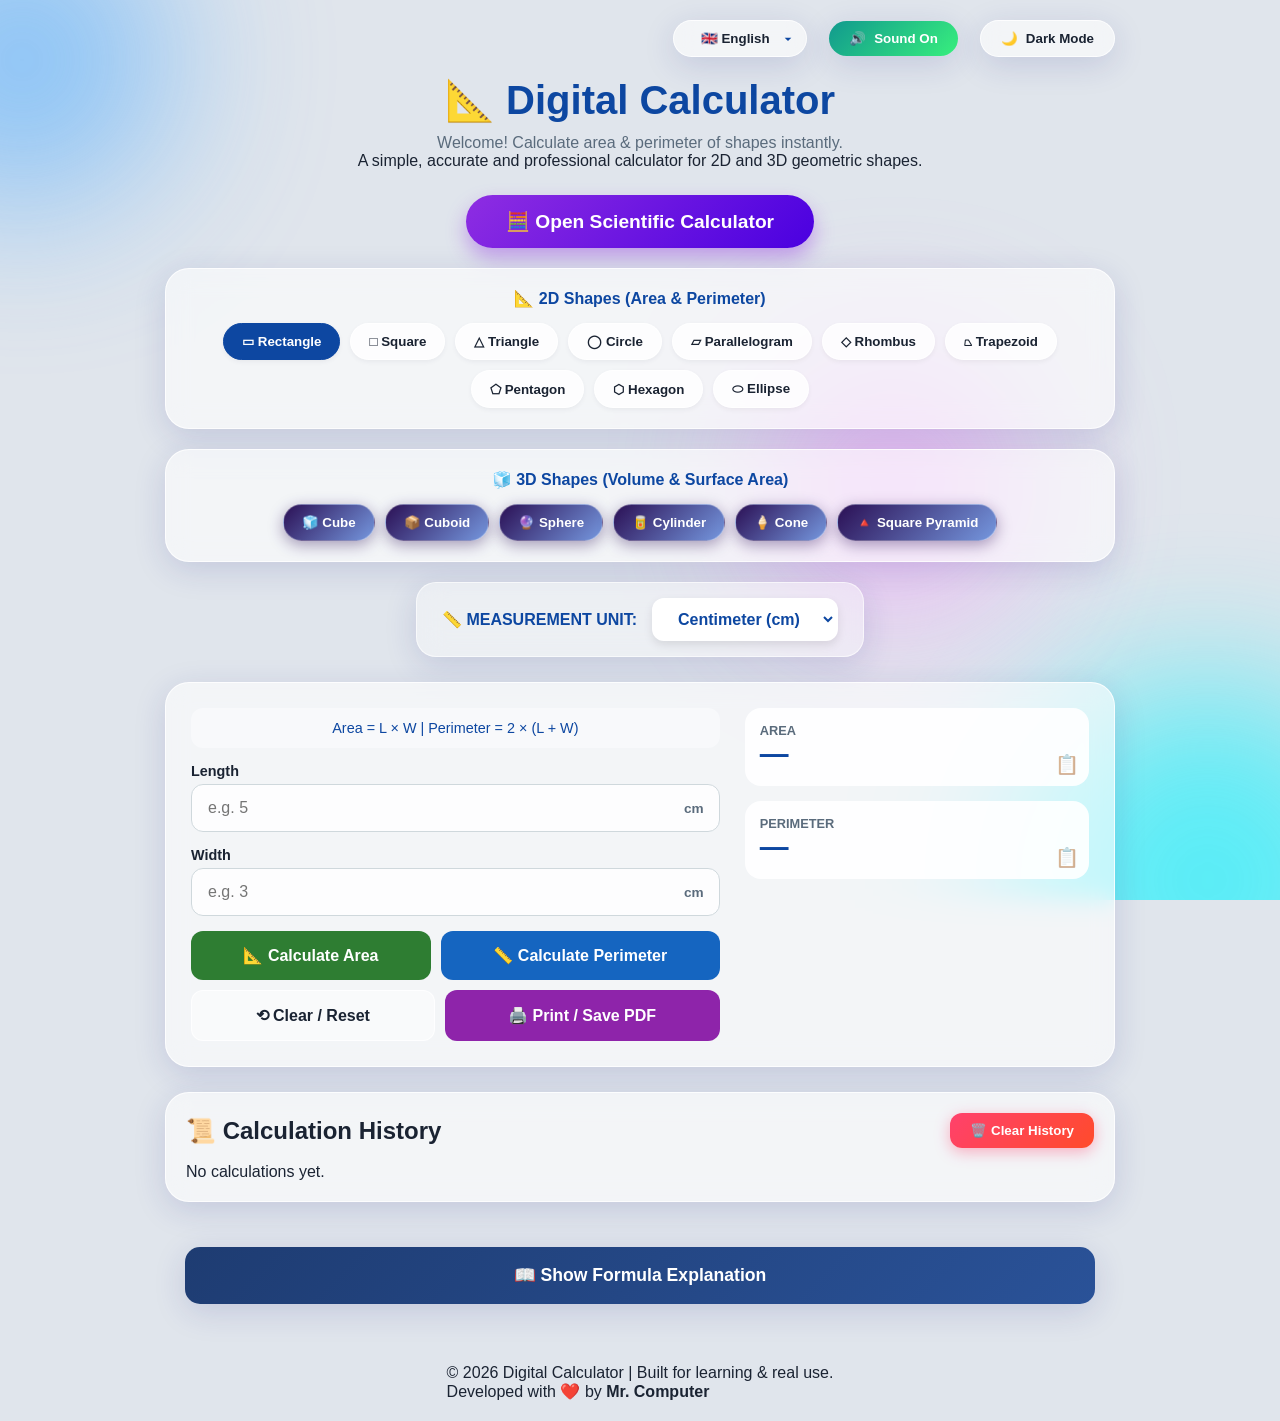
==== index.html @ a9fd2322 "Added Service Worker for offline mode and animations" ====
<!DOCTYPE html>
<html lang="en">
<head>
  <meta charset="UTF-8">
  <meta name="viewport" content="width=device-width, initial-scale=1.0">
  <title>Digital Calculator</title>
  
  <!-- Favicon -->
  <link rel="icon" href="data:image/svg+xml,<svg xmlns=%22http://www.w3.org/2000/svg%22 viewBox=%220 0 100 100%22><text y=%22.9em%22 font-size=%2290%22>📐</text></svg>">
  
  <!-- PWA Manifest -->
  <link rel="manifest" href="manifest.json">
  <meta name="theme-color" content="#0d47a1">

  <!-- Security Header (Bina kisi Google Translate ke) -->
  <meta http-equiv="Content-Security-Policy" content="default-src 'self'; script-src 'self' 'unsafe-inline' 'unsafe-eval'; style-src 'self' 'unsafe-inline'; img-src 'self' data:; object-src 'none'; base-uri 'self';">

  <link rel="stylesheet" href="style.css">
</head>
<body>

  <!-- Modern Animated Background -->
  <div class="animated-bg">
    <div class="circle circle1"></div>
    <div class="circle circle2"></div>
    <div class="circle circle3"></div>
  </div>

  <!-- ================= TOP BAR ================= -->
  <div class="top-bar">
    
    <!-- Language Selector Dropdown -->
    <select id="languageSelect" class="theme-toggle" style="padding: 10px 15px; font-weight: bold; cursor: pointer; border-radius: 50px; outline: none; margin-right: 10px;" onchange="changeLanguage(this.value)">
      <option value="en">🇬🇧 English</option>
      <option value="ur">🇵🇰 Urdu</option>
      <option value="ar">🇸🇦 Arabic</option>
      <option value="hi">🇮🇳 Hindi</option>
      <option value="zh-CN">🇨🇳 Chinese</option>
      <option value="fr">🇫🇷 French</option>
      <option value="es">🇪🇸 Spanish</option>
      <option value="de">🇩🇪 German</option>
      <option value="ru">🇷🇺 Russian</option>
      <option value="ja">🇯🇵 Japanese</option>
    </select>

    <!-- Install App Button (Shuru mein hide rahega) -->
    <button id="installAppBtn" class="theme-toggle hidden" style="background: linear-gradient(135deg, #ff416c 0%, #ff4b2b 100%); color: white; border: none; margin-right: 10px;">
      <span class="toggle-icon">📲</span>
      <span class="toggle-text">Install App</span>
    </button>

    <!-- Sound Button -->
    <button id="soundToggle" class="theme-toggle" style="background: linear-gradient(135deg, #11998e 0%, #38ef7d 100%); margin-right: 10px;">
      <span class="toggle-icon" id="soundIcon">🔊</span>
      <span class="toggle-text" id="soundText">Sound On</span>
    </button>

    <!-- Dark Mode Button -->
    <button id="themeToggle" class="theme-toggle" aria-label="Toggle theme">
      <span class="toggle-icon">🌙</span>
      <span class="toggle-text">Dark Mode</span>
    </button>
  </div>

  <!-- ================= HEADER ================= -->
  <header class="site-header">
    <h1>📐 Digital Calculator</h1>
    <p class="welcome">Welcome! Calculate area & perimeter of shapes instantly.</p>
    <p class="description">A simple, accurate and professional calculator for 2D and 3D geometric shapes.</p>
  </header>

  <!-- ================= SCIENTIFIC CALCULATOR BUTTON ================= -->
  <div style="text-align: center; margin-bottom: 20px;">
    <button id="sciModeBtn" class="btn" style="background: linear-gradient(135deg, #8e2de2, #4a00e0); color: white; padding: 15px 40px; font-size: 1.2rem; border-radius: 30px; box-shadow: 0 10px 20px rgba(142, 45, 226, 0.4);">
      🧮 Open Scientific Calculator
    </button>
  </div>

  <!-- ================= SCIENTIFIC CALCULATOR PANEL ================= -->
  <div id="scientificPanel" class="calculator hidden" style="flex-direction: column; align-items: center; justify-content: center;">
    <h2 style="color: var(--text-accent); margin-bottom: 20px;">🧮 Scientific Calculator</h2>
    <input type="text" id="sciDisplay" readonly style="width: 100%; max-width: 400px; padding: 20px; font-size: 2rem; text-align: right; border-radius: 15px; border: 2px solid var(--glass-border); background: var(--input-bg); color: var(--text-primary); margin-bottom: 20px; box-shadow: inset 0 2px 10px rgba(0,0,0,0.1);">
    
    <div id="sciButtons" style="display: grid; grid-template-columns: repeat(4, 1fr); gap: 10px; width: 100%; max-width: 400px;">
      <button class="sci-btn" onclick="sciInput('sin(')">sin</button>
      <button class="sci-btn" onclick="sciInput('cos(')">cos</button>
      <button class="sci-btn" onclick="sciInput('tan(')">tan</button>
      <button class="sci-btn" onclick="sciInput('π')">π</button>
      
      <button class="sci-btn" onclick="sciInput('log(')">log</button>
      <button class="sci-btn" onclick="sciInput('√(')">√</button>
      <button class="sci-btn" onclick="sciInput('^2')">x²</button>
      <button class="sci-btn" onclick="sciInput('^3')">x³</button>
      
      <button class="sci-btn" onclick="sciInput('(')">(</button>
      <button class="sci-btn" onclick="sciInput(')')">)</button>
      <button class="sci-btn" onclick="sciClear()" style="color: #ff4b2b;">C</button>
      <button class="sci-btn" onclick="sciDelete()" style="color: #ff4b2b;">⌫</button>
      
      <button class="sci-btn num-btn" onclick="sciInput('7')">7</button>
      <button class="sci-btn num-btn" onclick="sciInput('8')">8</button>
      <button class="sci-btn num-btn" onclick="sciInput('9')">9</button>
      <button class="sci-btn" onclick="sciInput('/')" style="color: #0d47a1;">÷</button>
      
      <button class="sci-btn num-btn" onclick="sciInput('4')">4</button>
      <button class="sci-btn num-btn" onclick="sciInput('5')">5</button>
      <button class="sci-btn num-btn" onclick="sciInput('6')">6</button>
      <button class="sci-btn" onclick="sciInput('*')" style="color: #0d47a1;">×</button>
      
      <button class="sci-btn num-btn" onclick="sciInput('1')">1</button>
      <button class="sci-btn num-btn" onclick="sciInput('2')">2</button>
      <button class="sci-btn num-btn" onclick="sciInput('3')">3</button>
      <button class="sci-btn" onclick="sciInput('-')" style="color: #0d47a1;">−</button>
      
      <button class="sci-btn num-btn" onclick="sciInput('0')">0</button>
      <button class="sci-btn num-btn" onclick="sciInput('.')">.</button>
      <button class="sci-btn" onclick="sciCalculate()" style="background: #2e7d32; color: white; grid-column: span 1;">=</button>
      <button class="sci-btn" onclick="sciInput('+')" style="color: #0d47a1;">+</button>
    </div>
    <button id="closeSciBtn" class="btn" style="margin-top: 20px; background: #ff4b2b; color: white; width: 100%; max-width: 400px;">Close Calculator</button>
  </div>

  <!-- ================= 2D SHAPES ================= -->
  <div class="shape-group" id="mainShapeGroups">
    <h3 class="shape-group-title">📐 2D Shapes (Area & Perimeter)</h3>
    <nav class="shape-nav" id="shapeNav">
      <button class="shape-btn active" data-shape="rectangle">▭ Rectangle</button>
      <button class="shape-btn" data-shape="square">□ Square</button>
      <button class="shape-btn" data-shape="triangle">△ Triangle</button>
      <button class="shape-btn" data-shape="circle">◯ Circle</button>
      <button class="shape-btn" data-shape="parallelogram">▱ Parallelogram</button>
      <button class="shape-btn" data-shape="rhombus">◇ Rhombus</button>
      <button class="shape-btn" data-shape="trapezoid">⏢ Trapezoid</button>
      <button class="shape-btn" data-shape="pentagon">⬠ Pentagon</button>
      <button class="shape-btn" data-shape="hexagon">⬡ Hexagon</button>
      <button class="shape-btn" data-shape="ellipse">⬭ Ellipse</button>
    </nav>
  </div>

  <!-- ================= 3D SHAPES ================= -->
  <div class="shape-group">
    <h3 class="shape-group-title">🧊 3D Shapes (Volume & Surface Area)</h3>
    <nav class="shape-nav" id="shapeNav3D">
      <button class="shape-btn" data-shape="cube">🧊 Cube</button>
      <button class="shape-btn" data-shape="cuboid">📦 Cuboid</button>
      <button class="shape-btn" data-shape="sphere">🔮 Sphere</button>
      <button class="shape-btn" data-shape="cylinder">🥫 Cylinder</button>
      <button class="shape-btn" data-shape="cone">🍦 Cone</button>
      <button class="shape-btn" data-shape="pyramid">🔺 Square Pyramid</button>
    </nav>
  </div>

  <!-- ================= UNIT SELECTOR ================= -->
  <div class="unit-selector">
    <label for="unitSelect">📏 Measurement Unit:</label>
    <select id="unitSelect">
      <option value="cm">Centimeter (cm)</option>
      <option value="m">Meter (m)</option>
      <option value="in">Inch (in)</option>
      <option value="ft">Foot (ft)</option>
      <option value="km">Kilometer (km)</option>
      <option value="mi">Mile (mi)</option>
    </select>
  </div>

  <!-- ================= CALCULATOR ================= -->
  <main class="calculator">
    <section class="input-panel">
      <div class="formula-hint" id="formulaHint">Select a shape to see its formula</div>
      <div id="inputFields"></div>
      <div class="action-buttons">
        <button class="btn btn-area" id="btnArea">📐 Calculate Area</button>
        <button class="btn btn-perimeter" id="btnPerimeter">📏 Calculate Perimeter</button>
        <button class="btn btn-clear" id="btnClear">⟲ Clear / Reset</button>
        <button class="btn btn-print" id="btnPrint">🖨️ Print / Save PDF</button>
      </div>
    </section>

    <aside class="result-panel">
      <div class="result-box">
        <span class="result-label" id="label1">Area</span>
        <div style="display: flex; justify-content: space-between; align-items: center; width: 100%;">
          <span class="result-value" id="resultArea">—</span>
          <button class="copy-btn" id="copyAreaBtn" title="Copy Area">📋</button>
        </div>
      </div>
      <div class="result-box">
        <span class="result-label" id="label2">Perimeter</span>
        <div style="display: flex; justify-content: space-between; align-items: center; width: 100%;">
          <span class="result-value" id="resultPerimeter">—</span>
          <button class="copy-btn" id="copyPerimeterBtn" title="Copy Perimeter">📋</button>
        </div>
      </div>
      <div class="error-box hidden" id="errorBox">
        ⚠️ <span id="errorText"></span>
      </div>
    </aside>
  </main>

  <!-- ================= CALCULATION HISTORY ================= -->
  <section class="history-section">
    <div class="history-header">
      <h2>📜 Calculation History</h2>
      <button class="btn-clear-history" id="btnClearHistory">🗑️ Clear History</button>
    </div>
    <div class="history-list" id="historyList">
      <p class="history-empty" id="historyEmpty">No calculations yet. Try one above!</p>
    </div>
  </section>

  <!-- ================= FORMULA EXPLANATION ================= -->
  <section class="explanation-section">
    <button class="explanation-toggle" id="explanationToggle">
      📖 Show Formula Explanation
    </button>
    <div class="explanation-content hidden" id="explanationContent">
      <h3 id="explanationTitle">Formula Explanation</h3>
      <div class="explanation-body" id="explanationBody">
        <p>Select a shape to see its explanation.</p>
      </div>
    </div>
  </section>

  <!-- ================= FOOTER ================= -->
  <footer class="site-footer">
    <p>© 2026 Digital Calculator | Built for learning & real use.</p>
    <p>Developed with ❤️ by <strong>Mr. Computer</strong></p>
  </footer>

  <script src="script.js"></script>
</body>
</html>
---- style.css ----
/* ============================================================
   DIGITAL CALCULATOR - MASTER STYLESHEET (FINAL CLEAN V9)
   ============================================================ */

/* -------- 1. ROOT VARIABLES -------- */
:root {
  --bg-color: #e0e5ec;
  --text-primary: #1a2332;
  --text-secondary: #5a6b7c;
  --text-accent: #0d47a1;
  --glass-bg: rgba(255, 255, 255, 0.6);
  --glass-border: rgba(255, 255, 255, 0.8);
  --glass-shadow: 0 8px 32px 0 rgba(31, 38, 135, 0.15);
  --input-bg: rgba(255, 255, 255, 0.8);
  --input-border: #cfd8dc;
  --btn-area-bg: #2e7d32;
  --btn-perimeter-bg: #1565c0;
  --btn-clear-bg: rgba(255, 255, 255, 0.5);
  --result-bg: rgba(255, 255, 255, 0.9);
}

body.dark-mode {
  --bg-color: #0f0c29;
  --text-primary: #eaeaea;
  --text-secondary: #b0bec5;
  --text-accent: #64b5f6;
  --glass-bg: rgba(22, 33, 62, 0.6);
  --glass-border: rgba(255, 255, 255, 0.1);
  --glass-shadow: 0 8px 32px 0 rgba(0, 0, 0, 0.5);
  --input-bg: rgba(15, 52, 96, 0.8);
  --input-border: #1a5490;
  --result-bg: rgba(22, 33, 62, 0.9);
}

/* -------- 2. RESET & BODY -------- */
* {
  box-sizing: border-box;
  margin: 0;
  padding: 0;
  font-family: 'Segoe UI', Tahoma, sans-serif;
}

body {
  background-color: var(--bg-color);
  color: var(--text-primary);
  min-height: 100vh;
  display: flex;
  flex-direction: column;
  align-items: center;
  padding: 20px;
  overflow-x: hidden;
  transition: background-color 0.5s ease;
}

/* -------- 3. ANIMATED BACKGROUND -------- */
.animated-bg {
  position: fixed;
  top: 0; left: 0; width: 100%; height: 100%;
  z-index: -1;
  overflow: hidden;
}
.circle {
  position: absolute;
  border-radius: 50%;
  filter: blur(80px);
  opacity: 0.6;
  animation: float 10s infinite ease-in-out alternate;
}
.circle1 { width: 300px; height: 300px; background: #4facfe; top: -10%; left: -10%; }
.circle2 { width: 400px; height: 400px; background: #00f2fe; bottom: -20%; right: -10%; animation-delay: -5s; }
.circle3 { width: 250px; height: 250px; background: #f093fb; top: 40%; left: 60%; animation-delay: -2s; }

body.dark-mode .circle1 { background: #ff6a00; opacity: 0.3; }
body.dark-mode .circle2 { background: #ee0979; opacity: 0.3; }
body.dark-mode .circle3 { background: #4facfe; opacity: 0.2; }

@keyframes float {
  0% { transform: translate(0, 0) scale(1); }
  100% { transform: translate(50px, 50px) scale(1.1); }
}

/* -------- 4. TOP BAR & BUTTONS -------- */
.top-bar {
  width: 100%;
  max-width: 950px;
  display: flex;
  justify-content: flex-end;
  align-items: center;
  flex-wrap: wrap;
  gap: 12px;
  margin-bottom: 20px;
  position: relative;
  z-index: 99999;
}

.theme-toggle {
  display: flex;
  align-items: center;
  gap: 8px;
  padding: 10px 20px;
  border: 1px solid var(--glass-border);
  border-radius: 50px;
  background: var(--glass-bg);
  backdrop-filter: blur(10px);
  color: var(--text-primary);
  font-weight: 700;
  cursor: pointer;
  transition: all 0.3s ease;
  box-shadow: var(--glass-shadow);
  z-index: 100000;
}

.theme-toggle:hover { transform: translateY(-2px); }
#soundToggle { background: linear-gradient(135deg, #11998e 0%, #38ef7d 100%); color: white; border: none; }

/* Language Dropdown Customization */
#languageSelect {
  appearance: none;
  -webkit-appearance: none;
  -moz-appearance: none;
  background: var(--glass-bg) !important;
  border: 1px solid var(--glass-border) !important;
  color: var(--text-primary) !important;
  padding: 10px 30px 10px 20px !important;
  border-radius: 50px !important;
  font-weight: 700;
  cursor: pointer;
  outline: none;
  box-shadow: var(--glass-shadow);
  text-align: center;
  z-index: 100000;
  background-image: url("data:image/svg+xml,%3Csvg xmlns='http://www.w3.org/2000/svg' viewBox='0 0 24 24' fill='%230d47a1'%3E%3Cpath d='M7 10l5 5 5-5z'/%3E%3C/svg%3E") !important;
  background-repeat: no-repeat !important;
  background-position: right 10px center !important;
  background-size: 16px !important;
}

body.dark-mode #languageSelect {
  background-image: url("data:image/svg+xml,%3Csvg xmlns='http://www.w3.org/2000/svg' viewBox='0 0 24 24' fill='%2364b5f6'%3E%3Cpath d='M7 10l5 5 5-5z'/%3E%3C/svg%3E") !important;
}

#languageSelect option {
  background-color: #1a1a2e;
  color: #ffffff;
  padding: 10px;
}

/* -------- 5. HEADER & SHAPE GROUPS -------- */
.site-header { text-align: center; margin-bottom: 25px; }
.site-header h1 { font-size: 2.5rem; color: var(--text-accent); margin-bottom: 10px; }
.welcome { color: var(--text-secondary); font-weight: 500; }

.shape-group, .calculator, .history-section, .explanation-content, .explanation-toggle {
  background: var(--glass-bg);
  backdrop-filter: blur(12px);
  border: 1px solid var(--glass-border);
  box-shadow: var(--glass-shadow);
  border-radius: 24px;
}

.shape-group { width: 100%; max-width: 950px; padding: 20px; margin-bottom: 20px; }
.shape-group-title { font-size: 1rem; color: var(--text-accent); margin-bottom: 15px; text-align: center; }
.shape-nav { display: flex; flex-wrap: wrap; gap: 10px; justify-content: center; }

.shape-btn {
  background: var(--input-bg);
  border: 1px solid var(--glass-border);
  color: var(--text-primary);
  padding: 10px 18px;
  border-radius: 30px;
  font-weight: 600;
  cursor: pointer;
  transition: all 0.3s ease;
  box-shadow: 0 2px 5px rgba(0,0,0,0.05);
}
.shape-btn:hover { transform: translateY(-2px); box-shadow: 0 5px 15px rgba(0,0,0,0.1); }
.shape-btn.active { background: var(--text-accent); color: white; border-color: var(--text-accent); }

/* 3D Shapes Buttons */
#shapeNav3D .shape-btn {
  background: linear-gradient(135deg, #2b1055 0%, #7597de 100%);
  color: #ffffff;
  border: 1px solid rgba(255, 255, 255, 0.3);
  box-shadow: 0 4px 15px rgba(43, 16, 85, 0.4);
}
#shapeNav3D .shape-btn:hover { transform: translateY(-4px) scale(1.05); }
#shapeNav3D .shape-btn.active {
  background: linear-gradient(135deg, #e65c00 0%, #F9D423 100%);
  color: #1a1a1a; border-color: #F9D423;
}

/* -------- 6. CALCULATOR MAIN -------- */
.calculator { display: flex; flex-wrap: wrap; gap: 25px; width: 100%; max-width: 950px; padding: 25px; margin-bottom: 25px; }
.input-panel { flex: 2 1 320px; }
.result-panel { flex: 1 1 240px; display: flex; flex-direction: column; gap: 15px; }

.formula-hint { background: rgba(255,255,255,0.4); padding: 12px; border-radius: 12px; margin-bottom: 15px; font-size: 0.9rem; text-align: center; color: var(--text-accent); }
body.dark-mode .formula-hint { background: rgba(0,0,0,0.3); }

/* Inputs */
.input-group { display: flex; flex-direction: column; gap: 5px; margin-bottom: 15px; }
.input-group label { font-weight: 600; font-size: 0.9rem; }
.input-with-unit { position: relative; display: flex; align-items: center; }
.input-with-unit input {
  width: 100%; padding: 14px 16px; border-radius: 12px; border: 1px solid var(--input-border);
  background: var(--input-bg); color: var(--text-primary); font-size: 16px; outline: none; transition: 0.3s;
}
.input-with-unit input:focus { border-color: var(--text-accent); box-shadow: 0 0 0 3px rgba(13, 71, 161, 0.2); }
.input-unit-label { position: absolute; right: 16px; font-weight: 700; color: var(--text-secondary); font-size: 0.85rem; }

/* Result Boxes */
.result-box { background: var(--result-bg); padding: 15px; border-radius: 16px; display: flex; flex-direction: column; position: relative; }
.result-label { font-size: 0.8rem; text-transform: uppercase; font-weight: 700; color: var(--text-secondary); }
.result-value { font-size: 1.8rem; font-weight: 800; color: var(--text-accent); word-break: break-word; }
.copy-btn { position: absolute; right: 10px; bottom: 10px; background: none; border: none; font-size: 1.2rem; cursor: pointer; opacity: 0.6; transition: 0.2s; }
.copy-btn:hover { opacity: 1; transform: scale(1.2); }

/* Action Buttons */
.action-buttons { display: flex; flex-wrap: wrap; gap: 10px; margin-top: 15px; }
.btn { flex: 1 1 auto; padding: 15px; border: none; border-radius: 12px; font-weight: 700; font-size: 1rem; cursor: pointer; transition: 0.3s; display: flex; justify-content: center; align-items: center; gap: 5px; }
.btn-area { background: var(--btn-area-bg); color: white; }
.btn-perimeter { background: var(--btn-perimeter-bg); color: white; }
.btn-clear { background: var(--btn-clear-bg); color: var(--text-primary); border: 1px solid var(--glass-border); }
.btn-print { background: #8e24aa; color: white; }
.btn:hover { transform: translateY(-3px); box-shadow: 0 5px 15px rgba(0,0,0,0.2); }

/* -------- 7. UNIT SELECTOR -------- */
.unit-selector {
  background: rgba(255, 255, 255, 0.4);
  backdrop-filter: blur(15px);
  border: 1px solid rgba(255, 255, 255, 0.6);
  box-shadow: 0 8px 32px rgba(31, 38, 135, 0.15);
  padding: 15px 25px;
  border-radius: 20px;
  display: flex;
  align-items: center;
  justify-content: center;
  gap: 15px;
  margin-bottom: 25px;
}
body.dark-mode .unit-selector { background: rgba(15, 52, 96, 0.4); border-color: rgba(100, 181, 246, 0.2); }
.unit-selector label { font-weight: 800; color: var(--text-accent); font-size: 1rem; text-transform: uppercase; }
.unit-selector select {
  background: #ffffff; border: 2px solid transparent; border-radius: 12px; padding: 10px 20px;
  font-size: 1rem; font-weight: 700; color: #0d47a1; cursor: pointer; outline: none;
  box-shadow: 0 4px 10px rgba(0,0,0,0.1);
}
body.dark-mode .unit-selector select { background: #0f3460; color: #64b5f6; }

/* -------- 8. HISTORY & EXPLANATION -------- */
.history-section, .explanation-section { width: 100%; max-width: 950px; padding: 20px; margin-bottom: 25px; }
.history-header { display: flex; justify-content: space-between; align-items: center; margin-bottom: 15px; }
.history-list { max-height: 250px; overflow-y: auto; display: flex; flex-direction: column; gap: 10px; }
.history-item { background: var(--input-bg); padding: 12px; border-radius: 12px; display: flex; justify-content: space-between; align-items: center; border: 1px solid var(--glass-border); }
.history-shape-badge { background: var(--text-accent); color: white; padding: 4px 10px; border-radius: 20px; font-size: 0.8rem; font-weight: bold; }
.btn-clear-history { background: linear-gradient(135deg, #ff416c 0%, #ff4b2b 100%); color: white; border: none; padding: 10px 20px; border-radius: 12px; font-weight: 700; cursor: pointer; box-shadow: 0 4px 15px rgba(255, 65, 108, 0.4); }

.explanation-toggle { width: 100%; max-width: 950px; padding: 18px; margin-bottom: 15px; cursor: pointer; font-weight: bold; color: white !important; background: linear-gradient(135deg, #1e3c72 0%, #2a5298 100%) !important; border: none; font-size: 1.1rem; border-radius: 15px; }
.explanation-content { width: 100%; max-width: 950px; padding: 25px; margin-bottom: 25px; }
.explanation-formula-box { background: #f8f9fa; padding: 15px; border-radius: 10px; margin: 10px 0; font-family: monospace; font-size: 1.1rem; border-left: 4px solid #2a5298; }
body.dark-mode .explanation-formula-box { background: rgba(0,0,0,0.2); color: #e0e0e0; }

/* -------- 9. SCIENTIFIC CALCULATOR -------- */
#scientificPanel { width: 100%; max-width: 500px; margin: 0 auto 30px auto; padding: 30px; background: var(--glass-bg); backdrop-filter: blur(15px); border-radius: 25px; border: 1px solid var(--glass-border); }
.sci-btn { padding: 15px 10px; font-size: 1.2rem; font-weight: 700; border: 1px solid var(--glass-border); border-radius: 15px; background: rgba(255, 255, 255, 0.5); color: var(--text-primary); cursor: pointer; transition: 0.2s; }
body.dark-mode .sci-btn { background: rgba(0, 0, 0, 0.3); }
.sci-btn:hover { transform: translateY(-2px); background: rgba(255, 255, 255, 0.8); }
body.dark-mode .sci-btn:hover { background: rgba(255, 255, 255, 0.1); }
.num-btn { background: var(--card-bg); font-weight: 800; }

/* -------- 10. UTILITIES & MOBILE -------- */
.hidden { display: none !important; }
.error-box { background: #ffebee; color: #c62828; padding: 12px; border-radius: 12px; margin-top: 10px; font-weight: bold; }

@media (max-width: 700px) {
  .site-header h1 { font-size: 1.8rem; }
  .shape-nav { display: grid; grid-template-columns: 1fr 1fr; }
  .shape-btn:last-child { grid-column: span 2; }
  .btn { flex: 1 1 100%; }
  .top-bar { justify-content: center; }
  .history-item { flex-direction: column; align-items: flex-start; gap: 8px; }
}/* ============================================================
   PREMIUM BUTTON ANIMATIONS (Click & Hover Effects)
   ============================================================ */

/* 1. Tamam Buttons par click karne ka "Spring" effect */
button, .shape-btn, select {
  transition: transform 0.2s cubic-bezier(0.34, 1.56, 0.64, 1), box-shadow 0.2s ease, background-color 0.3s ease !important;
}

button:active, .shape-btn:active, select:active {
  transform: scale(0.92) !important; /* Button dabane par andar jayega */
}

/* 2. Shapes wale buttons par hover aur active animation */
.shape-btn:hover {
  transform: translateY(-4px) scale(1.03) !important;
  box-shadow: 0 8px 20px rgba(0, 0, 0, 0.15) !important;
}

.shape-btn.active {
  animation: pulseActive 0.4s ease-out;
}

@keyframes pulseActive {
  0% { transform: scale(1); }
  50% { transform: scale(1.08); box-shadow: 0 0 15px var(--text-accent); }
  100% { transform: scale(1); }
}

/* 3. Calculate Area/Perimeter (Action) Buttons */
.btn:hover {
  transform: translateY(-4px) scale(1.02) !important;
  filter: brightness(1.1);
}

.btn-area:hover {
  box-shadow: 0 10px 25px rgba(46, 125, 50, 0.4) !important;
}

.btn-perimeter:hover {
  box-shadow: 0 10px 25px rgba(21, 101, 192, 0.4) !important;
}

.btn-clear:hover {
  box-shadow: 0 10px 25px rgba(0, 0, 0, 0.1) !important;
}

/* 4. Top Bar ke Buttons (Sound, Dark Mode) */
#soundToggle:hover, #themeToggle:hover, #installAppBtn:hover {
  transform: translateY(-3px) scale(1.05) !important;
  box-shadow: 0 8px 20px rgba(0, 0, 0, 0.2) !important;
}

/* 5. Language Dropdown Animation */
#languageSelect:hover {
  transform: translateY(-3px) scale(1.02) !important;
  box-shadow: 0 8px 20px rgba(0, 0, 0, 0.15) !important;
}

/* 6. Scientific Calculator Buttons */
.sci-btn {
  transition: transform 0.15s cubic-bezier(0.34, 1.56, 0.64, 1), background 0.2s !important;
}
.sci-btn:hover {
  transform: translateY(-3px) scale(1.05) !important;
}
.sci-btn:active {
  transform: scale(0.9) !important;
}

/* 7. Input Box ke andar click karne par border ka animate hona */
.input-with-unit input:focus {
  animation: glowBorder 1.5s infinite alternate;
}

@keyframes glowBorder {
  0% { box-shadow: 0 0 5px rgba(13, 71, 161, 0.2); }
  100% { box-shadow: 0 0 15px rgba(13, 71, 161, 0.6); }
}

/* 8. Copy Button (Result ke paas wala) */
.copy-btn:hover {
  transform: scale(1.3) rotate(5deg) !important;
  color: var(--text-accent);
}
.copy-btn:active {
  transform: scale(0.9) !important;
}
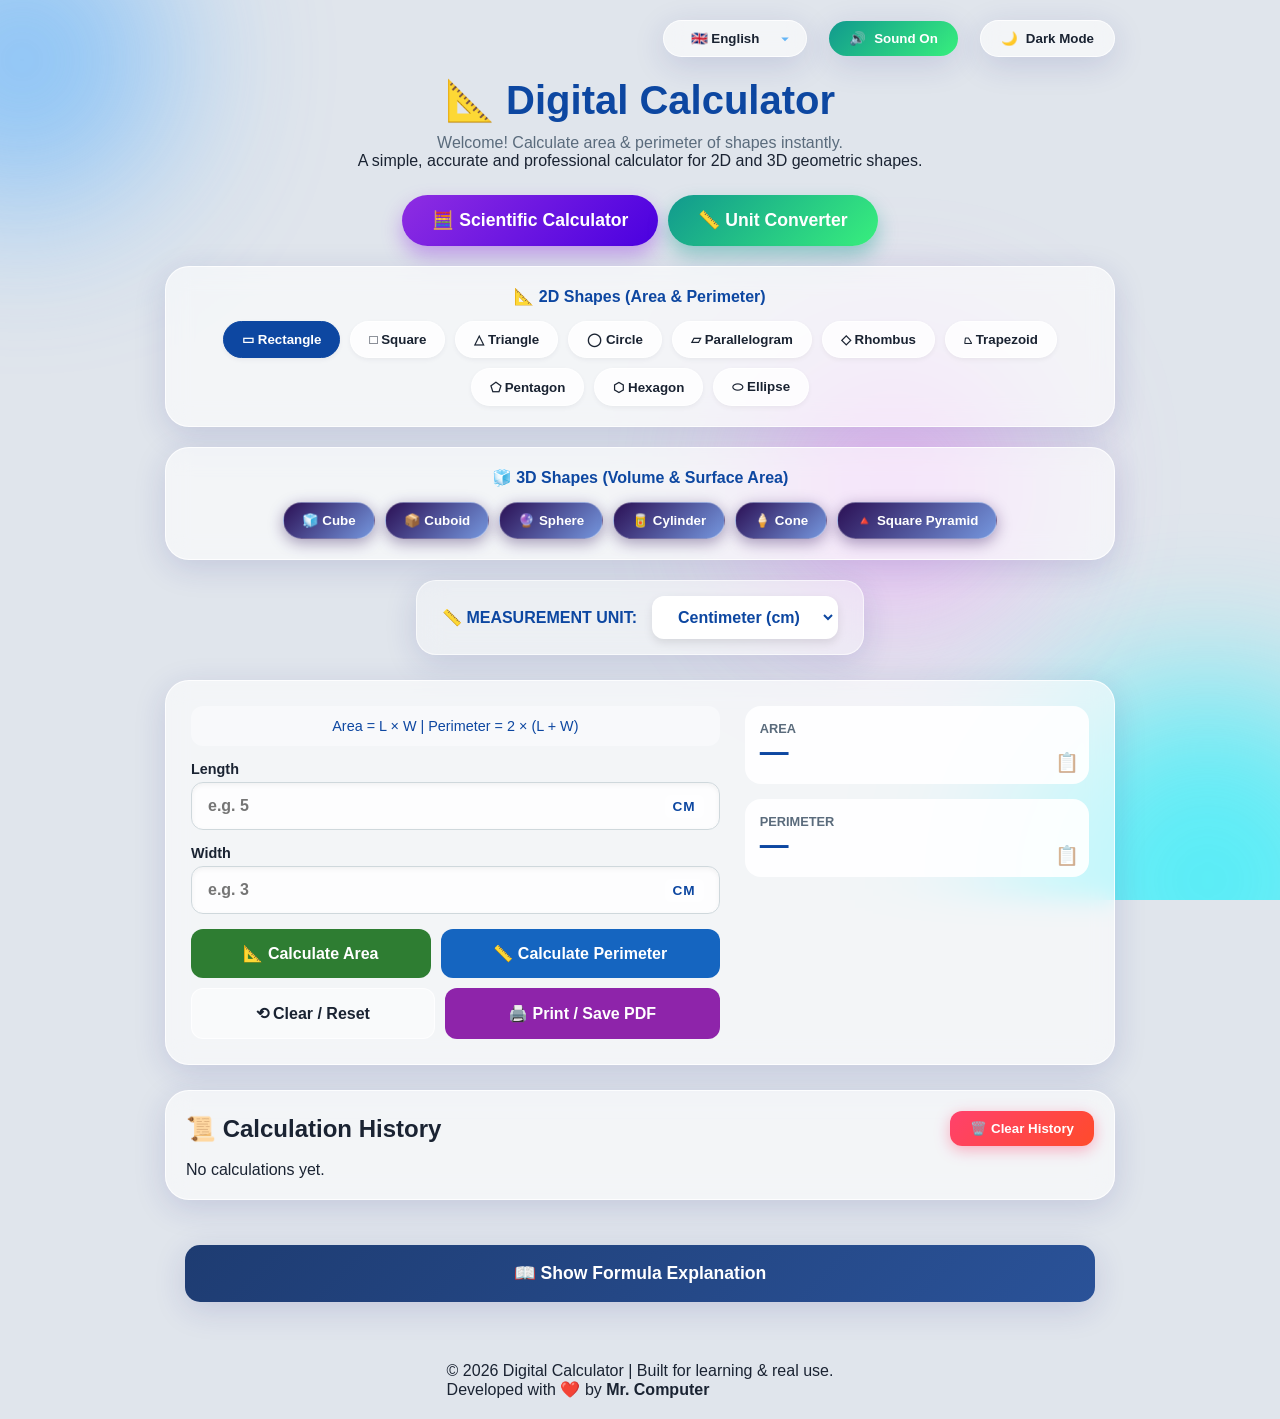
==== commit 7c83e8f1: "Added Unit Converter, Scientific Calculator and finalized code structure" ====
--- a/index.html
+++ b/index.html
@@ -69,11 +69,46 @@
     <p class="description">A simple, accurate and professional calculator for 2D and 3D geometric shapes.</p>
   </header>
 
-  <!-- ================= SCIENTIFIC CALCULATOR BUTTON ================= -->
-  <div style="text-align: center; margin-bottom: 20px;">
-    <button id="sciModeBtn" class="btn" style="background: linear-gradient(135deg, #8e2de2, #4a00e0); color: white; padding: 15px 40px; font-size: 1.2rem; border-radius: 30px; box-shadow: 0 10px 20px rgba(142, 45, 226, 0.4);">
-      🧮 Open Scientific Calculator
-    </button>
+   <!-- ================= CALCULATOR MODES BUTTONS ================= -->
+  <div style="text-align: center; margin-bottom: 20px; display: flex; gap: 10px; justify-content: center; flex-wrap: wrap;">
+    <button id="sciModeBtn" class="btn" style="background: linear-gradient(135deg, #8e2de2, #4a00e0); color: white; padding: 15px 30px; font-size: 1.1rem; border-radius: 30px; box-shadow: 0 10px 20px rgba(142, 45, 226, 0.4);">
+      🧮 Scientific Calculator
+    </button>
+    
+    <!-- Naya Unit Converter Button -->
+    <button id="unitConvBtn" class="btn" style="background: linear-gradient(135deg, #11998e, #38ef7d); color: white; padding: 15px 30px; font-size: 1.1rem; border-radius: 30px; box-shadow: 0 10px 20px rgba(17, 153, 142, 0.4);">
+      📏 Unit Converter
+    </button>
+  </div>
+    <!-- ================= UNIT CONVERTER PANEL (Hidden by default) ================= -->
+  <div id="unitConverterPanel" class="calculator hidden" style="flex-direction: column; align-items: center; justify-content: center; max-width: 600px; margin: 0 auto 30px auto;">
+    <h2 style="color: var(--text-accent); margin-bottom: 20px;">📏 Universal Unit Converter</h2>
+    
+    <!-- Category Selector -->
+    <div style="display: flex; gap: 10px; margin-bottom: 20px; width: 100%;">
+      <select id="convCategory" class="unit-selector select" style="flex: 1; padding: 12px; border-radius: 12px; font-weight: bold;" onchange="updateConverterUnits()">
+        <option value="length">Length</option>
+        <option value="weight">Weight</option>
+        <option value="temp">Temperature</option>
+      </select>
+    </div>
+
+    <!-- Converter Inputs -->
+    <div style="display: flex; gap: 15px; width: 100%; flex-wrap: wrap; align-items: center;">
+      <div style="flex: 1; min-width: 200px;">
+        <input type="number" id="convInput" placeholder="Enter value" style="width: 100%; padding: 15px; border-radius: 12px; border: 2px solid var(--input-border); background: var(--input-bg); color: var(--text-primary); font-size: 1.2rem; outline: none;" oninput="convertUnit()">
+        <select id="convFrom" class="unit-selector select" style="width: 100%; margin-top: 10px; padding: 10px; border-radius: 10px;" onchange="convertUnit()"></select>
+      </div>
+      
+      <div style="font-size: 1.5rem; color: var(--text-accent); font-weight: bold;">=</div>
+      
+      <div style="flex: 1; min-width: 200px;">
+        <input type="text" id="convOutput" readonly placeholder="Result" style="width: 100%; padding: 15px; border-radius: 12px; border: 2px solid var(--glass-border); background: var(--result-bg); color: var(--text-accent); font-size: 1.2rem; font-weight: bold; outline: none;">
+        <select id="convTo" class="unit-selector select" style="width: 100%; margin-top: 10px; padding: 10px; border-radius: 10px;" onchange="convertUnit()"></select>
+      </div>
+    </div>
+    
+    <button id="closeConvBtn" class="btn" style="margin-top: 25px; background: #ff4b2b; color: white; width: 100%;">Close Converter</button>
   </div>
 
   <!-- ================= SCIENTIFIC CALCULATOR PANEL ================= -->
--- a/style.css
+++ b/style.css
@@ -1,5 +1,5 @@
 /* ============================================================
-   DIGITAL CALCULATOR - MASTER STYLESHEET (FINAL CLEAN V9)
+   DIGITAL CALCULATOR - FINAL MASTER STYLESHEET (100% FIXED)
    ============================================================ */
 
 /* -------- 1. ROOT VARIABLES -------- */
@@ -79,7 +79,7 @@
   100% { transform: translate(50px, 50px) scale(1.1); }
 }
 
-/* -------- 4. TOP BAR & BUTTONS -------- */
+/* -------- 4. TOP BAR (Right Aligned & Clickable) -------- */
 .top-bar {
   width: 100%;
   max-width: 950px;
@@ -90,7 +90,7 @@
   gap: 12px;
   margin-bottom: 20px;
   position: relative;
-  z-index: 99999;
+  z-index: 99999 !important; 
 }
 
 .theme-toggle {
@@ -107,7 +107,8 @@
   cursor: pointer;
   transition: all 0.3s ease;
   box-shadow: var(--glass-shadow);
-  z-index: 100000;
+  z-index: 100000 !important;
+  pointer-events: auto !important;
 }
 
 .theme-toggle:hover { transform: translateY(-2px); }
@@ -115,34 +116,43 @@
 
 /* Language Dropdown Customization */
 #languageSelect {
-  appearance: none;
-  -webkit-appearance: none;
-  -moz-appearance: none;
+  appearance: none !important;
+  -webkit-appearance: none !important;
+  -moz-appearance: none !important;
   background: var(--glass-bg) !important;
   border: 1px solid var(--glass-border) !important;
   color: var(--text-primary) !important;
-  padding: 10px 30px 10px 20px !important;
+  padding: 10px 20px !important;
   border-radius: 50px !important;
   font-weight: 700;
   cursor: pointer;
   outline: none;
   box-shadow: var(--glass-shadow);
   text-align: center;
-  z-index: 100000;
-  background-image: url("data:image/svg+xml,%3Csvg xmlns='http://www.w3.org/2000/svg' viewBox='0 0 24 24' fill='%230d47a1'%3E%3Cpath d='M7 10l5 5 5-5z'/%3E%3C/svg%3E") !important;
+  z-index: 100000 !important;
+  pointer-events: auto !important;
+  background-image: url("data:image/svg+xml,%3Csvg xmlns='http://www.w3.org/2000/svg' viewBox='0 0 24 24' fill='%2364b5f6'%3E%3Cpath d='M7 10l5 5 5-5z'/%3E%3C/svg%3E") !important;
   background-repeat: no-repeat !important;
-  background-position: right 10px center !important;
-  background-size: 16px !important;
+  background-position: right 12px center !important;
+  background-size: 18px !important;
+  padding-right: 40px !important;
 }
 
 body.dark-mode #languageSelect {
-  background-image: url("data:image/svg+xml,%3Csvg xmlns='http://www.w3.org/2000/svg' viewBox='0 0 24 24' fill='%2364b5f6'%3E%3Cpath d='M7 10l5 5 5-5z'/%3E%3C/svg%3E") !important;
+  background: rgba(0, 0, 0, 0.3) !important;
+  border-color: rgba(255, 255, 255, 0.1) !important;
 }
 
 #languageSelect option {
-  background-color: #1a1a2e;
-  color: #ffffff;
-  padding: 10px;
+  background-color: #1a1a2e !important;
+  color: #ffffff !important;
+  font-weight: 600;
+  padding: 12px;
+}
+
+body:not(.dark-mode) #languageSelect option {
+  background-color: #2c3e50 !important;
+  color: #ffffff !important;
 }
 
 /* -------- 5. HEADER & SHAPE GROUPS -------- */
@@ -176,7 +186,6 @@
 .shape-btn:hover { transform: translateY(-2px); box-shadow: 0 5px 15px rgba(0,0,0,0.1); }
 .shape-btn.active { background: var(--text-accent); color: white; border-color: var(--text-accent); }
 
-/* 3D Shapes Buttons */
 #shapeNav3D .shape-btn {
   background: linear-gradient(135deg, #2b1055 0%, #7597de 100%);
   color: #ffffff;
@@ -197,16 +206,25 @@
 .formula-hint { background: rgba(255,255,255,0.4); padding: 12px; border-radius: 12px; margin-bottom: 15px; font-size: 0.9rem; text-align: center; color: var(--text-accent); }
 body.dark-mode .formula-hint { background: rgba(0,0,0,0.3); }
 
-/* Inputs */
+/* Inputs - Luxury Fix */
 .input-group { display: flex; flex-direction: column; gap: 5px; margin-bottom: 15px; }
 .input-group label { font-weight: 600; font-size: 0.9rem; }
 .input-with-unit { position: relative; display: flex; align-items: center; }
 .input-with-unit input {
-  width: 100%; padding: 14px 16px; border-radius: 12px; border: 1px solid var(--input-border);
-  background: var(--input-bg); color: var(--text-primary); font-size: 16px; outline: none; transition: 0.3s;
-}
-.input-with-unit input:focus { border-color: var(--text-accent); box-shadow: 0 0 0 3px rgba(13, 71, 161, 0.2); }
-.input-unit-label { position: absolute; right: 16px; font-weight: 700; color: var(--text-secondary); font-size: 0.85rem; }
+  width: 100%; padding: 14px 55px 14px 16px !important; border-radius: 12px; border: 1px solid var(--input-border);
+  background: var(--input-bg); color: var(--text-primary); font-size: 16px; font-weight: 600; outline: none; transition: 0.3s;
+  box-shadow: inset 0 2px 5px rgba(0,0,0,0.05);
+}
+.input-with-unit input:focus { border-color: var(--text-accent); box-shadow: 0 0 0 3px rgba(13, 71, 161, 0.2), inset 0 2px 5px rgba(0,0,0,0.05); background: var(--card-bg); }
+.input-unit-label { 
+  position: absolute; right: 16px !important; left: auto !important; font-weight: 800; color: var(--text-accent); font-size: 0.85rem; 
+  text-transform: uppercase; letter-spacing: 1px; pointer-events: none; background: var(--glass-bg); padding: 4px 8px; border-radius: 6px;
+}
+
+/* Hide Arrows */
+.input-with-unit input::-webkit-outer-spin-button,
+.input-with-unit input::-webkit-inner-spin-button { -webkit-appearance: none !important; margin: 0 !important; }
+.input-with-unit input[type=number] { -moz-appearance: textfield !important; }
 
 /* Result Boxes */
 .result-box { background: var(--result-bg); padding: 15px; border-radius: 16px; display: flex; flex-direction: column; position: relative; }
@@ -226,24 +244,15 @@
 
 /* -------- 7. UNIT SELECTOR -------- */
 .unit-selector {
-  background: rgba(255, 255, 255, 0.4);
-  backdrop-filter: blur(15px);
-  border: 1px solid rgba(255, 255, 255, 0.6);
-  box-shadow: 0 8px 32px rgba(31, 38, 135, 0.15);
-  padding: 15px 25px;
-  border-radius: 20px;
-  display: flex;
-  align-items: center;
-  justify-content: center;
-  gap: 15px;
-  margin-bottom: 25px;
+  background: rgba(255, 255, 255, 0.4); backdrop-filter: blur(15px); border: 1px solid rgba(255, 255, 255, 0.6);
+  box-shadow: 0 8px 32px rgba(31, 38, 135, 0.15); padding: 15px 25px; border-radius: 20px;
+  display: flex; align-items: center; justify-content: center; gap: 15px; margin-bottom: 25px;
 }
 body.dark-mode .unit-selector { background: rgba(15, 52, 96, 0.4); border-color: rgba(100, 181, 246, 0.2); }
 .unit-selector label { font-weight: 800; color: var(--text-accent); font-size: 1rem; text-transform: uppercase; }
 .unit-selector select {
   background: #ffffff; border: 2px solid transparent; border-radius: 12px; padding: 10px 20px;
-  font-size: 1rem; font-weight: 700; color: #0d47a1; cursor: pointer; outline: none;
-  box-shadow: 0 4px 10px rgba(0,0,0,0.1);
+  font-size: 1rem; font-weight: 700; color: #0d47a1; cursor: pointer; outline: none; box-shadow: 0 4px 10px rgba(0,0,0,0.1);
 }
 body.dark-mode .unit-selector select { background: #0f3460; color: #64b5f6; }
 
@@ -279,91 +288,4 @@
   .btn { flex: 1 1 100%; }
   .top-bar { justify-content: center; }
   .history-item { flex-direction: column; align-items: flex-start; gap: 8px; }
-}/* ============================================================
-   PREMIUM BUTTON ANIMATIONS (Click & Hover Effects)
-   ============================================================ */
-
-/* 1. Tamam Buttons par click karne ka "Spring" effect */
-button, .shape-btn, select {
-  transition: transform 0.2s cubic-bezier(0.34, 1.56, 0.64, 1), box-shadow 0.2s ease, background-color 0.3s ease !important;
-}
-
-button:active, .shape-btn:active, select:active {
-  transform: scale(0.92) !important; /* Button dabane par andar jayega */
-}
-
-/* 2. Shapes wale buttons par hover aur active animation */
-.shape-btn:hover {
-  transform: translateY(-4px) scale(1.03) !important;
-  box-shadow: 0 8px 20px rgba(0, 0, 0, 0.15) !important;
-}
-
-.shape-btn.active {
-  animation: pulseActive 0.4s ease-out;
-}
-
-@keyframes pulseActive {
-  0% { transform: scale(1); }
-  50% { transform: scale(1.08); box-shadow: 0 0 15px var(--text-accent); }
-  100% { transform: scale(1); }
-}
-
-/* 3. Calculate Area/Perimeter (Action) Buttons */
-.btn:hover {
-  transform: translateY(-4px) scale(1.02) !important;
-  filter: brightness(1.1);
-}
-
-.btn-area:hover {
-  box-shadow: 0 10px 25px rgba(46, 125, 50, 0.4) !important;
-}
-
-.btn-perimeter:hover {
-  box-shadow: 0 10px 25px rgba(21, 101, 192, 0.4) !important;
-}
-
-.btn-clear:hover {
-  box-shadow: 0 10px 25px rgba(0, 0, 0, 0.1) !important;
-}
-
-/* 4. Top Bar ke Buttons (Sound, Dark Mode) */
-#soundToggle:hover, #themeToggle:hover, #installAppBtn:hover {
-  transform: translateY(-3px) scale(1.05) !important;
-  box-shadow: 0 8px 20px rgba(0, 0, 0, 0.2) !important;
-}
-
-/* 5. Language Dropdown Animation */
-#languageSelect:hover {
-  transform: translateY(-3px) scale(1.02) !important;
-  box-shadow: 0 8px 20px rgba(0, 0, 0, 0.15) !important;
-}
-
-/* 6. Scientific Calculator Buttons */
-.sci-btn {
-  transition: transform 0.15s cubic-bezier(0.34, 1.56, 0.64, 1), background 0.2s !important;
-}
-.sci-btn:hover {
-  transform: translateY(-3px) scale(1.05) !important;
-}
-.sci-btn:active {
-  transform: scale(0.9) !important;
-}
-
-/* 7. Input Box ke andar click karne par border ka animate hona */
-.input-with-unit input:focus {
-  animation: glowBorder 1.5s infinite alternate;
-}
-
-@keyframes glowBorder {
-  0% { box-shadow: 0 0 5px rgba(13, 71, 161, 0.2); }
-  100% { box-shadow: 0 0 15px rgba(13, 71, 161, 0.6); }
-}
-
-/* 8. Copy Button (Result ke paas wala) */
-.copy-btn:hover {
-  transform: scale(1.3) rotate(5deg) !important;
-  color: var(--text-accent);
-}
-.copy-btn:active {
-  transform: scale(0.9) !important;
 }
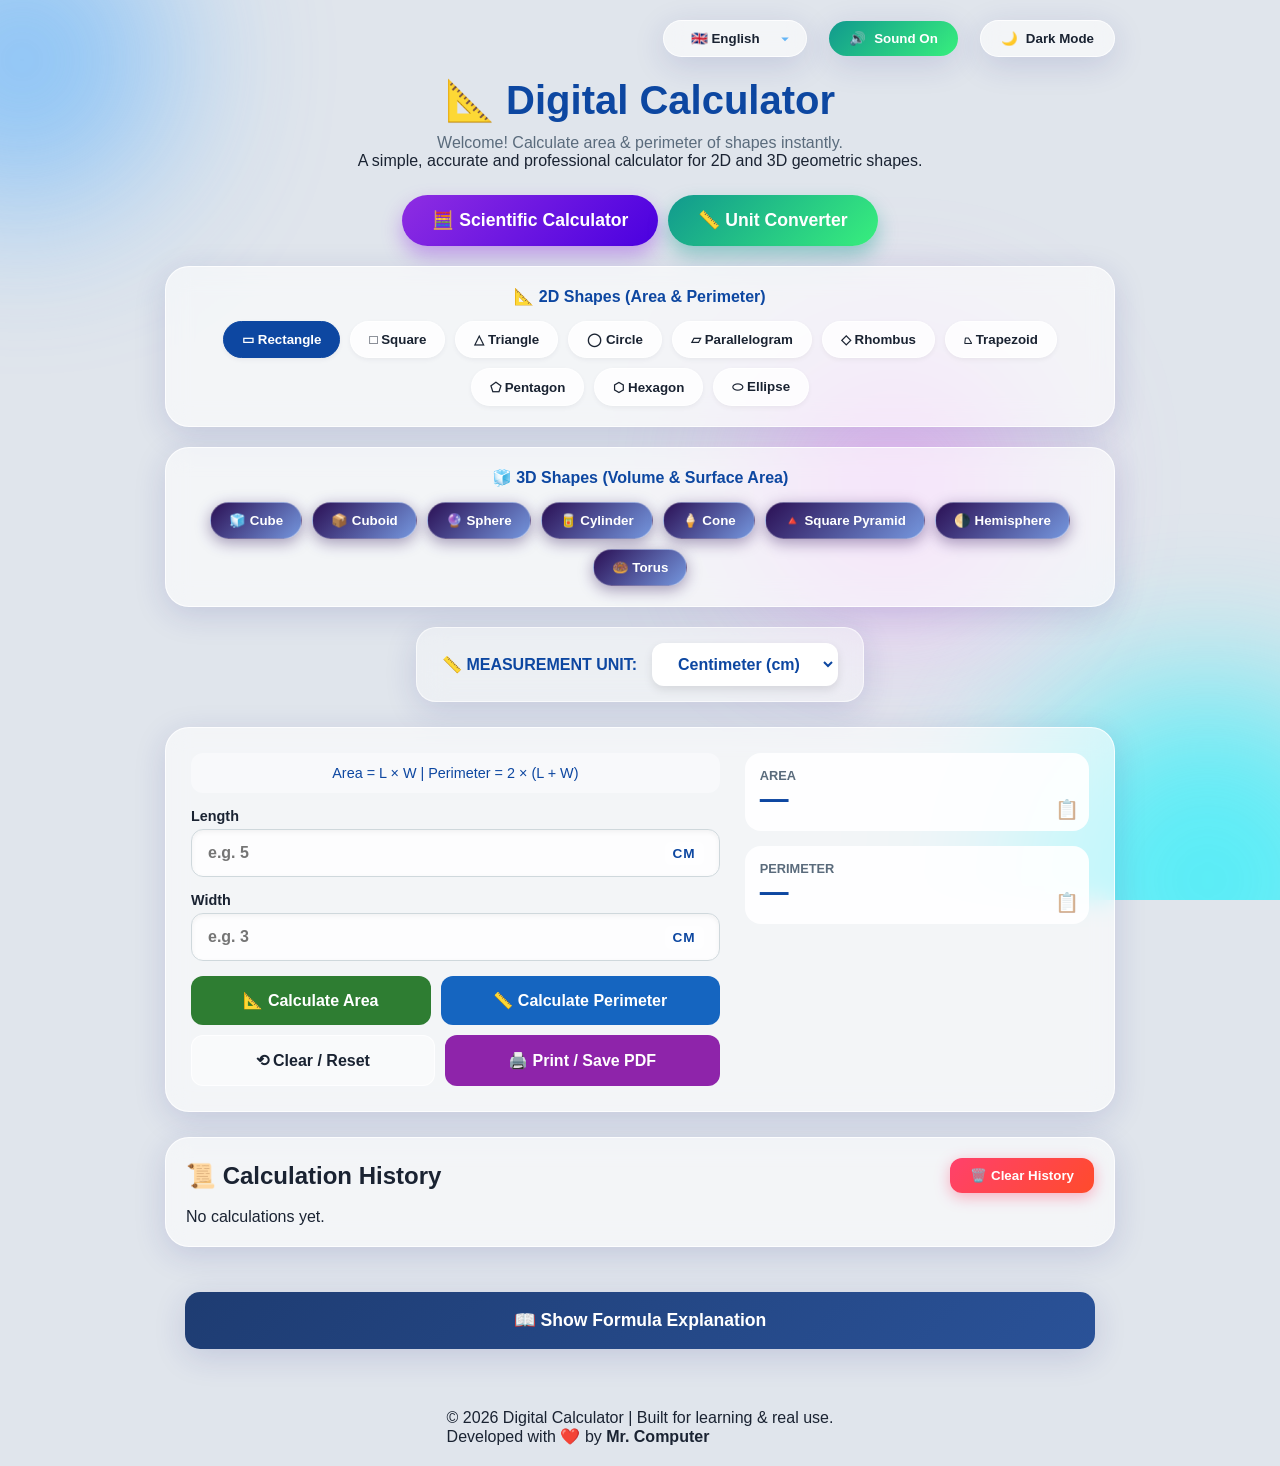
==== commit 46a3a721: "Added new shapes, units, and scientific features" ====
--- a/index.html
+++ b/index.html
@@ -12,7 +12,7 @@
   <link rel="manifest" href="manifest.json">
   <meta name="theme-color" content="#0d47a1">
 
-  <!-- Security Header (Bina kisi Google Translate ke) -->
+  <!-- Security Header -->
   <meta http-equiv="Content-Security-Policy" content="default-src 'self'; script-src 'self' 'unsafe-inline' 'unsafe-eval'; style-src 'self' 'unsafe-inline'; img-src 'self' data:; object-src 'none'; base-uri 'self';">
 
   <link rel="stylesheet" href="style.css">
@@ -43,7 +43,7 @@
       <option value="ja">🇯🇵 Japanese</option>
     </select>
 
-    <!-- Install App Button (Shuru mein hide rahega) -->
+    <!-- Install App Button -->
     <button id="installAppBtn" class="theme-toggle hidden" style="background: linear-gradient(135deg, #ff416c 0%, #ff4b2b 100%); color: white; border: none; margin-right: 10px;">
       <span class="toggle-icon">📲</span>
       <span class="toggle-text">Install App</span>
@@ -69,31 +69,31 @@
     <p class="description">A simple, accurate and professional calculator for 2D and 3D geometric shapes.</p>
   </header>
 
-   <!-- ================= CALCULATOR MODES BUTTONS ================= -->
+  <!-- ================= CALCULATOR MODES BUTTONS ================= -->
   <div style="text-align: center; margin-bottom: 20px; display: flex; gap: 10px; justify-content: center; flex-wrap: wrap;">
     <button id="sciModeBtn" class="btn" style="background: linear-gradient(135deg, #8e2de2, #4a00e0); color: white; padding: 15px 30px; font-size: 1.1rem; border-radius: 30px; box-shadow: 0 10px 20px rgba(142, 45, 226, 0.4);">
       🧮 Scientific Calculator
     </button>
     
-    <!-- Naya Unit Converter Button -->
     <button id="unitConvBtn" class="btn" style="background: linear-gradient(135deg, #11998e, #38ef7d); color: white; padding: 15px 30px; font-size: 1.1rem; border-radius: 30px; box-shadow: 0 10px 20px rgba(17, 153, 142, 0.4);">
       📏 Unit Converter
     </button>
   </div>
-    <!-- ================= UNIT CONVERTER PANEL (Hidden by default) ================= -->
+
+  <!-- ================= UNIT CONVERTER PANEL ================= -->
   <div id="unitConverterPanel" class="calculator hidden" style="flex-direction: column; align-items: center; justify-content: center; max-width: 600px; margin: 0 auto 30px auto;">
     <h2 style="color: var(--text-accent); margin-bottom: 20px;">📏 Universal Unit Converter</h2>
     
-    <!-- Category Selector -->
     <div style="display: flex; gap: 10px; margin-bottom: 20px; width: 100%;">
       <select id="convCategory" class="unit-selector select" style="flex: 1; padding: 12px; border-radius: 12px; font-weight: bold;" onchange="updateConverterUnits()">
         <option value="length">Length</option>
         <option value="weight">Weight</option>
         <option value="temp">Temperature</option>
+        <option value="data">Data Storage</option>
+        <option value="time">Time</option>
       </select>
     </div>
 
-    <!-- Converter Inputs -->
     <div style="display: flex; gap: 15px; width: 100%; flex-wrap: wrap; align-items: center;">
       <div style="flex: 1; min-width: 200px;">
         <input type="number" id="convInput" placeholder="Enter value" style="width: 100%; padding: 15px; border-radius: 12px; border: 2px solid var(--input-border); background: var(--input-bg); color: var(--text-primary); font-size: 1.2rem; outline: none;" oninput="convertUnit()">
@@ -117,39 +117,52 @@
     <input type="text" id="sciDisplay" readonly style="width: 100%; max-width: 400px; padding: 20px; font-size: 2rem; text-align: right; border-radius: 15px; border: 2px solid var(--glass-border); background: var(--input-bg); color: var(--text-primary); margin-bottom: 20px; box-shadow: inset 0 2px 10px rgba(0,0,0,0.1);">
     
     <div id="sciButtons" style="display: grid; grid-template-columns: repeat(4, 1fr); gap: 10px; width: 100%; max-width: 400px;">
+      <!-- Row 1 -->
       <button class="sci-btn" onclick="sciInput('sin(')">sin</button>
       <button class="sci-btn" onclick="sciInput('cos(')">cos</button>
       <button class="sci-btn" onclick="sciInput('tan(')">tan</button>
       <button class="sci-btn" onclick="sciInput('π')">π</button>
       
+      <!-- Row 2 (Naye Buttons) -->
+      <button class="sci-btn" onclick="sciInput('asin(')">sin⁻¹</button>
+      <button class="sci-btn" onclick="sciInput('acos(')">cos⁻¹</button>
+      <button class="sci-btn" onclick="sciInput('atan(')">tan⁻¹</button>
+      <button class="sci-btn" onclick="sciInput('!')">!</button>
+      
+      <!-- Row 3 -->
       <button class="sci-btn" onclick="sciInput('log(')">log</button>
       <button class="sci-btn" onclick="sciInput('√(')">√</button>
       <button class="sci-btn" onclick="sciInput('^2')">x²</button>
       <button class="sci-btn" onclick="sciInput('^3')">x³</button>
       
+      <!-- Row 4 -->
       <button class="sci-btn" onclick="sciInput('(')">(</button>
       <button class="sci-btn" onclick="sciInput(')')">)</button>
       <button class="sci-btn" onclick="sciClear()" style="color: #ff4b2b;">C</button>
       <button class="sci-btn" onclick="sciDelete()" style="color: #ff4b2b;">⌫</button>
       
+      <!-- Row 5 -->
       <button class="sci-btn num-btn" onclick="sciInput('7')">7</button>
       <button class="sci-btn num-btn" onclick="sciInput('8')">8</button>
       <button class="sci-btn num-btn" onclick="sciInput('9')">9</button>
       <button class="sci-btn" onclick="sciInput('/')" style="color: #0d47a1;">÷</button>
       
+      <!-- Row 6 -->
       <button class="sci-btn num-btn" onclick="sciInput('4')">4</button>
       <button class="sci-btn num-btn" onclick="sciInput('5')">5</button>
       <button class="sci-btn num-btn" onclick="sciInput('6')">6</button>
       <button class="sci-btn" onclick="sciInput('*')" style="color: #0d47a1;">×</button>
       
+      <!-- Row 7 -->
       <button class="sci-btn num-btn" onclick="sciInput('1')">1</button>
       <button class="sci-btn num-btn" onclick="sciInput('2')">2</button>
       <button class="sci-btn num-btn" onclick="sciInput('3')">3</button>
       <button class="sci-btn" onclick="sciInput('-')" style="color: #0d47a1;">−</button>
       
+      <!-- Row 8 -->
       <button class="sci-btn num-btn" onclick="sciInput('0')">0</button>
       <button class="sci-btn num-btn" onclick="sciInput('.')">.</button>
-      <button class="sci-btn" onclick="sciCalculate()" style="background: #2e7d32; color: white; grid-column: span 1;">=</button>
+      <button class="sci-btn" onclick="sciCalculate()" style="background: #2e7d32; color: white; grid-column: span 2;">=</button>
       <button class="sci-btn" onclick="sciInput('+')" style="color: #0d47a1;">+</button>
     </div>
     <button id="closeSciBtn" class="btn" style="margin-top: 20px; background: #ff4b2b; color: white; width: 100%; max-width: 400px;">Close Calculator</button>
@@ -182,6 +195,9 @@
       <button class="shape-btn" data-shape="cylinder">🥫 Cylinder</button>
       <button class="shape-btn" data-shape="cone">🍦 Cone</button>
       <button class="shape-btn" data-shape="pyramid">🔺 Square Pyramid</button>
+      <!-- Naye 3D Shapes -->
+      <button class="shape-btn" data-shape="hemisphere">🌗 Hemisphere</button>
+      <button class="shape-btn" data-shape="torus">🍩 Torus</button>
     </nav>
   </div>
 
@@ -198,7 +214,7 @@
     </select>
   </div>
 
-  <!-- ================= CALCULATOR ================= -->
+  <!-- ================= CALCULATOR MAIN ================= -->
   <main class="calculator">
     <section class="input-panel">
       <div class="formula-hint" id="formulaHint">Select a shape to see its formula</div>
--- a/style.css
+++ b/style.css
@@ -288,4 +288,67 @@
   .btn { flex: 1 1 100%; }
   .top-bar { justify-content: center; }
   .history-item { flex-direction: column; align-items: flex-start; gap: 8px; }
+}/* ============================================================
+   MOBILE PROFESSIONAL LAYOUT FIX
+   ============================================================ */
+@media (max-width: 768px) {
+  /* Main container ko flex-column mein badlein mobile par */
+  body {
+    display: flex;
+    flex-direction: column;
+    padding: 10px;
+  }
+
+  /* Calculator (Inputs + Results) ko sabse upar laayein */
+  main.calculator {
+    order: -1; /* Ye isko sabse upar bhej dega */
+    margin-top: 10px;
+    margin-bottom: 20px;
+    padding: 15px;
+  }
+
+  /* Shapes wale buttons ko thoda neeche bhej dein */
+  .shape-group {
+    order: 2; 
+  }
+
+  /* Inputs ko mobile par zyada jagah dein */
+  .input-panel, .result-panel {
+    flex: 1 1 100%;
+  }
+
+  /* Result boxes ko mobile par side-by-side (aamne-saamne) karein */
+  .result-panel {
+    flex-direction: row;
+    gap: 10px;
+  }
+  .result-box {
+    flex: 1;
+    padding: 10px;
+  }
+  .result-value {
+    font-size: 1.4rem;
+  }
+
+  /* History aur Explanation ko sabse aakhir mein rakhein */
+  .history-section { order: 3; }
+  .explanation-section { order: 4; }
+  .unit-selector { order: 1; }
+
+  /* Top bar (Buttons) ko chota karein taake jagah bache */
+  .top-bar {
+    gap: 5px;
+    justify-content: center;
+    margin-bottom: 10px;
+  }
+  .theme-toggle {
+    padding: 6px 12px;
+    font-size: 0.8rem;
+  }
+}/* Scientific Calculator Buttons ko Mobile par Adjust karein */
+@media (max-width: 400px) {
+  .sci-btn {
+    padding: 12px 5px !important;
+    font-size: 1rem !important;
+  }
 }
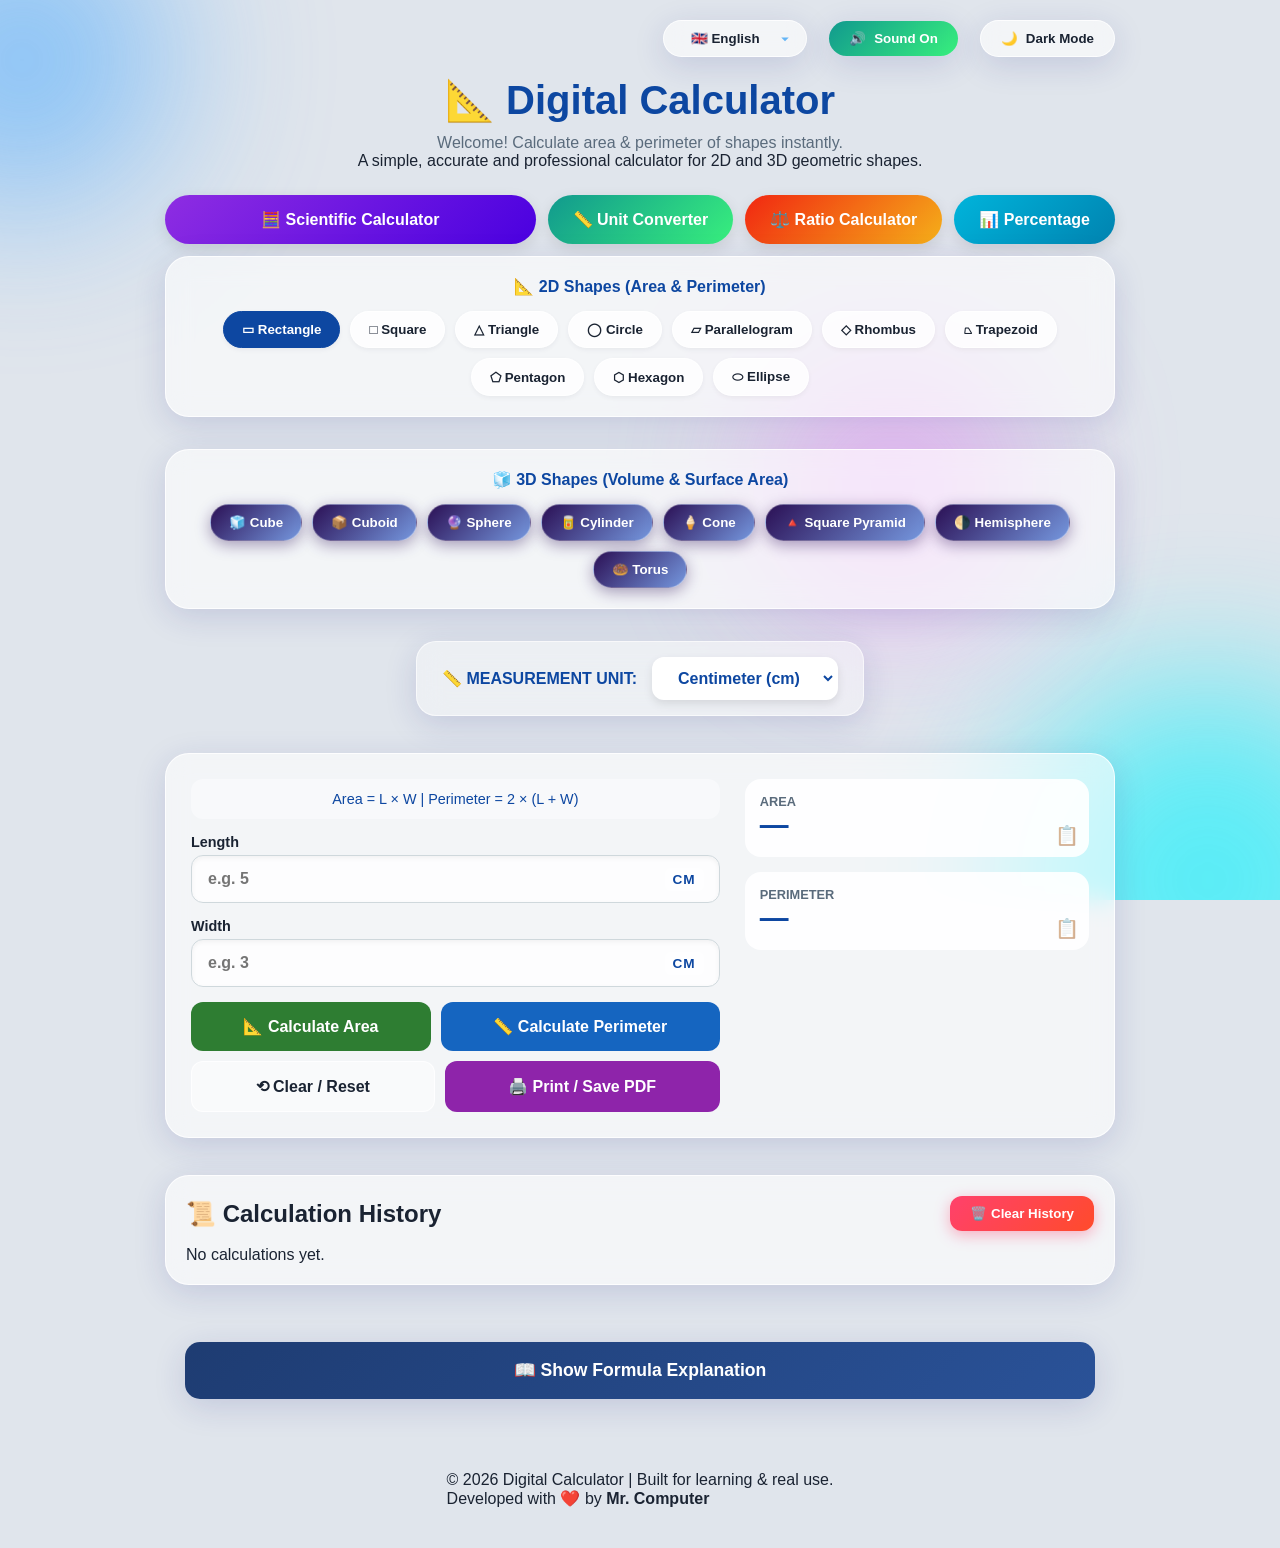
==== commit 0650c7b0: "Added Percentage Calculator and Mobile Menu" ====
--- a/index.html
+++ b/index.html
@@ -69,17 +69,71 @@
     <p class="description">A simple, accurate and professional calculator for 2D and 3D geometric shapes.</p>
   </header>
 
-  <!-- ================= CALCULATOR MODES BUTTONS ================= -->
-  <div style="text-align: center; margin-bottom: 20px; display: flex; gap: 10px; justify-content: center; flex-wrap: wrap;">
-    <button id="sciModeBtn" class="btn" style="background: linear-gradient(135deg, #8e2de2, #4a00e0); color: white; padding: 15px 30px; font-size: 1.1rem; border-radius: 30px; box-shadow: 0 10px 20px rgba(142, 45, 226, 0.4);">
+   <!-- ================= CALCULATOR MODES (Responsive) ================= -->
+  <div class="modes-container">
+    
+    <!-- Desktop aur Mobile par hamesha dikhne wala main button -->
+    <button id="sciModeBtn" class="btn mode-btn" style="background: linear-gradient(135deg, #8e2de2, #4a00e0); color: white;">
       🧮 Scientific Calculator
     </button>
-    
-    <button id="unitConvBtn" class="btn" style="background: linear-gradient(135deg, #11998e, #38ef7d); color: white; padding: 15px 30px; font-size: 1.1rem; border-radius: 30px; box-shadow: 0 10px 20px rgba(17, 153, 142, 0.4);">
-      📏 Unit Converter
-    </button>
-  </div>
-
+
+    <!-- Mobile ke liye 3 Dots ka Button (Desktop par hide rahega) -->
+    <button id="mobileMenuBtn" class="btn mobile-menu-btn">⋮ More Tools</button>
+
+    <!-- Baqi Tools ka Dropdown (Desktop par direct dikhega, Mobile par menu mein) -->
+    <div class="more-tools-menu" id="moreToolsMenu">
+      <button id="unitConvBtn" class="btn" style="background: linear-gradient(135deg, #11998e, #38ef7d); color: white;">
+        📏 Unit Converter
+      </button>
+      <button id="ratioCalcBtn" class="btn" style="background: linear-gradient(135deg, #f12711, #f5af19); color: white;">
+        ⚖️ Ratio Calculator
+      </button>
+      <!-- Naya Percentage Button -->
+      <button id="percentageCalcBtn" class="btn" style="background: linear-gradient(135deg, #00b4db, #0083b0); color: white;">
+        📊 Percentage
+      </button>
+    </div>
+  <!-- ================= RATIO CALCULATOR PANEL ================= -->
+  <div id="ratioCalculatorPanel" class="calculator hidden" style="flex-direction: column; align-items: center; justify-content: center; max-width: 600px; margin: 0 auto 30px auto;">
+    <h2 style="color: var(--text-accent); margin-bottom: 20px;">⚖️ Ratio Calculator</h2>
+    
+    <div style="display: flex; gap: 10px; width: 100%; margin-bottom: 15px;">
+      <input type="text" id="ratioInputs" placeholder="e.g. 10, 5, 20 (comma se alag karein)" style="flex: 1; padding: 15px; border-radius: 12px; border: 2px solid var(--input-border); background: var(--input-bg); color: var(--text-primary); font-size: 1.1rem; outline: none;">
+    </div>
+    
+    <button class="btn btn-area" onclick="calculateRatio()" style="width: 100%; margin-bottom: 15px;">Calculate Ratio</button>
+    
+    <div style="width: 100%; padding: 20px; background: var(--result-bg); border-radius: 12px; border: 1px solid var(--glass-border); text-align: center;">
+      <span style="font-size: 0.9rem; color: var(--text-secondary); text-transform: uppercase; font-weight: bold;">Simplest Ratio:</span>
+      <div id="ratioResult" style="font-size: 2rem; font-weight: 800; color: var(--text-accent); margin-top: 10px;">—</div>
+    </div>
+    
+    <button id="closeRatioBtn" class="btn" style="margin-top: 25px; background: #ff4b2b; color: white; width: 100%;">Close Calculator</button>
+  </div> 
+ <!-- ================= PERCENTAGE CALCULATOR PANEL ================= -->
+  <div id="percentageCalculatorPanel" class="calculator hidden" style="flex-direction: column; align-items: center; justify-content: center; max-width: 600px; margin: 0 auto 30px auto;">
+    <h2 style="color: var(--text-accent); margin-bottom: 20px;">📊 Percentage Calculator</h2>
+    
+    <div style="display: flex; gap: 15px; width: 100%; flex-wrap: wrap; margin-bottom: 20px;">
+      <div style="flex: 1; min-width: 200px;">
+        <label style="font-weight: 600; font-size: 0.9rem; margin-bottom: 5px; display: block;">Obtained Numbers</label>
+        <input type="number" id="percObtained" placeholder="e.g. 25" style="width: 100%; padding: 15px; border-radius: 12px; border: 2px solid var(--input-border); background: var(--input-bg); color: var(--text-primary); font-size: 1.1rem; outline: none;">
+      </div>
+      <div style="flex: 1; min-width: 200px;">
+        <label style="font-weight: 600; font-size: 0.9rem; margin-bottom: 5px; display: block;">Total Numbers</label>
+        <input type="number" id="percTotal" placeholder="e.g. 100" style="width: 100%; padding: 15px; border-radius: 12px; border: 2px solid var(--input-border); background: var(--input-bg); color: var(--text-primary); font-size: 1.1rem; outline: none;">
+      </div>
+    </div>
+    
+    <button class="btn btn-area" onclick="calculatePercentage()" style="width: 100%; margin-bottom: 15px;">Calculate Percentage</button>
+    
+    <div style="width: 100%; padding: 20px; background: var(--result-bg); border-radius: 12px; border: 1px solid var(--glass-border); text-align: center;">
+      <span style="font-size: 0.9rem; color: var(--text-secondary); text-transform: uppercase; font-weight: bold;">Result:</span>
+      <div id="percentageResult" style="font-size: 2.5rem; font-weight: 800; color: var(--text-accent); margin-top: 10px;">—</div>
+    </div>
+    
+    <button id="closePercentageBtn" class="btn" style="margin-top: 25px; background: #ff4b2b; color: white; width: 100%;">Close Calculator</button>
+  </div>
   <!-- ================= UNIT CONVERTER PANEL ================= -->
   <div id="unitConverterPanel" class="calculator hidden" style="flex-direction: column; align-items: center; justify-content: center; max-width: 600px; margin: 0 auto 30px auto;">
     <h2 style="color: var(--text-accent); margin-bottom: 20px;">📏 Universal Unit Converter</h2>
--- a/style.css
+++ b/style.css
@@ -351,4 +351,103 @@
     padding: 12px 5px !important;
     font-size: 1rem !important;
   }
+}/* ============================================================
+   RESPONSIVE MODES MENU (Desktop & Mobile)
+   ============================================================ */
+
+.modes-container {
+  display: flex;
+  gap: 12px;
+  justify-content: center;
+  align-items: center;
+  flex-wrap: wrap;
+  margin-bottom: 20px;
+  width: 100%;
+  max-width: 950px;
+}
+
+.mode-btn, .more-tools-menu .btn {
+  padding: 15px 25px;
+  font-size: 1rem;
+  border-radius: 30px;
+  font-weight: 700;
+  box-shadow: 0 5px 15px rgba(0,0,0,0.1);
+  transition: all 0.3s ease;
+}
+
+.mode-btn:hover, .more-tools-menu .btn:hover {
+  transform: translateY(-3px);
+  box-shadow: 0 8px 20px rgba(0,0,0,0.2);
+}
+
+/* Desktop par tools direct nazar aane chahiye */
+.more-tools-menu {
+  display: flex;
+  gap: 12px;
+}
+
+/* Mobile ka menu button desktop par hide rahega */
+.mobile-menu-btn {
+  display: none;
+  background: var(--glass-bg);
+  color: var(--text-primary);
+  border: 1px solid var(--glass-border);
+  font-size: 1.5rem;
+  padding: 10px 20px;
+}
+
+/* === MOBILE VIEW (Max Width 768px) === */
+@media (max-width: 768px) {
+  .modes-container {
+    flex-direction: row;
+    justify-content: space-between;
+  }
+
+  .mode-btn {
+    flex: 1;
+    font-size: 0.95rem;
+    padding: 12px 10px;
+  }
+
+  /* Mobile par 3 dots ko dikhayein */
+  .mobile-menu-btn {
+    display: block;
+  }
+
+  /* Dropdown Menu ka design */
+  .more-tools-menu {
+    display: none; /* Shuru mein chhupa hua */
+    position: absolute;
+    top: 100%;
+    right: 10px;
+    background: var(--glass-bg);
+    backdrop-filter: blur(15px);
+    border: 1px solid var(--glass-border);
+    border-radius: 15px;
+    padding: 10px;
+    flex-direction: column;
+    box-shadow: 0 10px 30px rgba(0,0,0,0.3);
+    z-index: 1000;
+    margin-top: 10px;
+    min-width: 200px;
+  }
+
+  /* Jab mobile menu open ho */
+  .more-tools-menu.show-menu {
+    display: flex;
+    animation: fadeInDown 0.3s ease;
+  }
+
+  .more-tools-menu .btn {
+    width: 100%;
+    text-align: left;
+    justify-content: flex-start;
+    padding: 12px 15px;
+    font-size: 0.9rem;
+  }
+}
+
+@keyframes fadeInDown {
+  from { opacity: 0; transform: translateY(-10px); }
+  to { opacity: 1; transform: translateY(0); }
 }
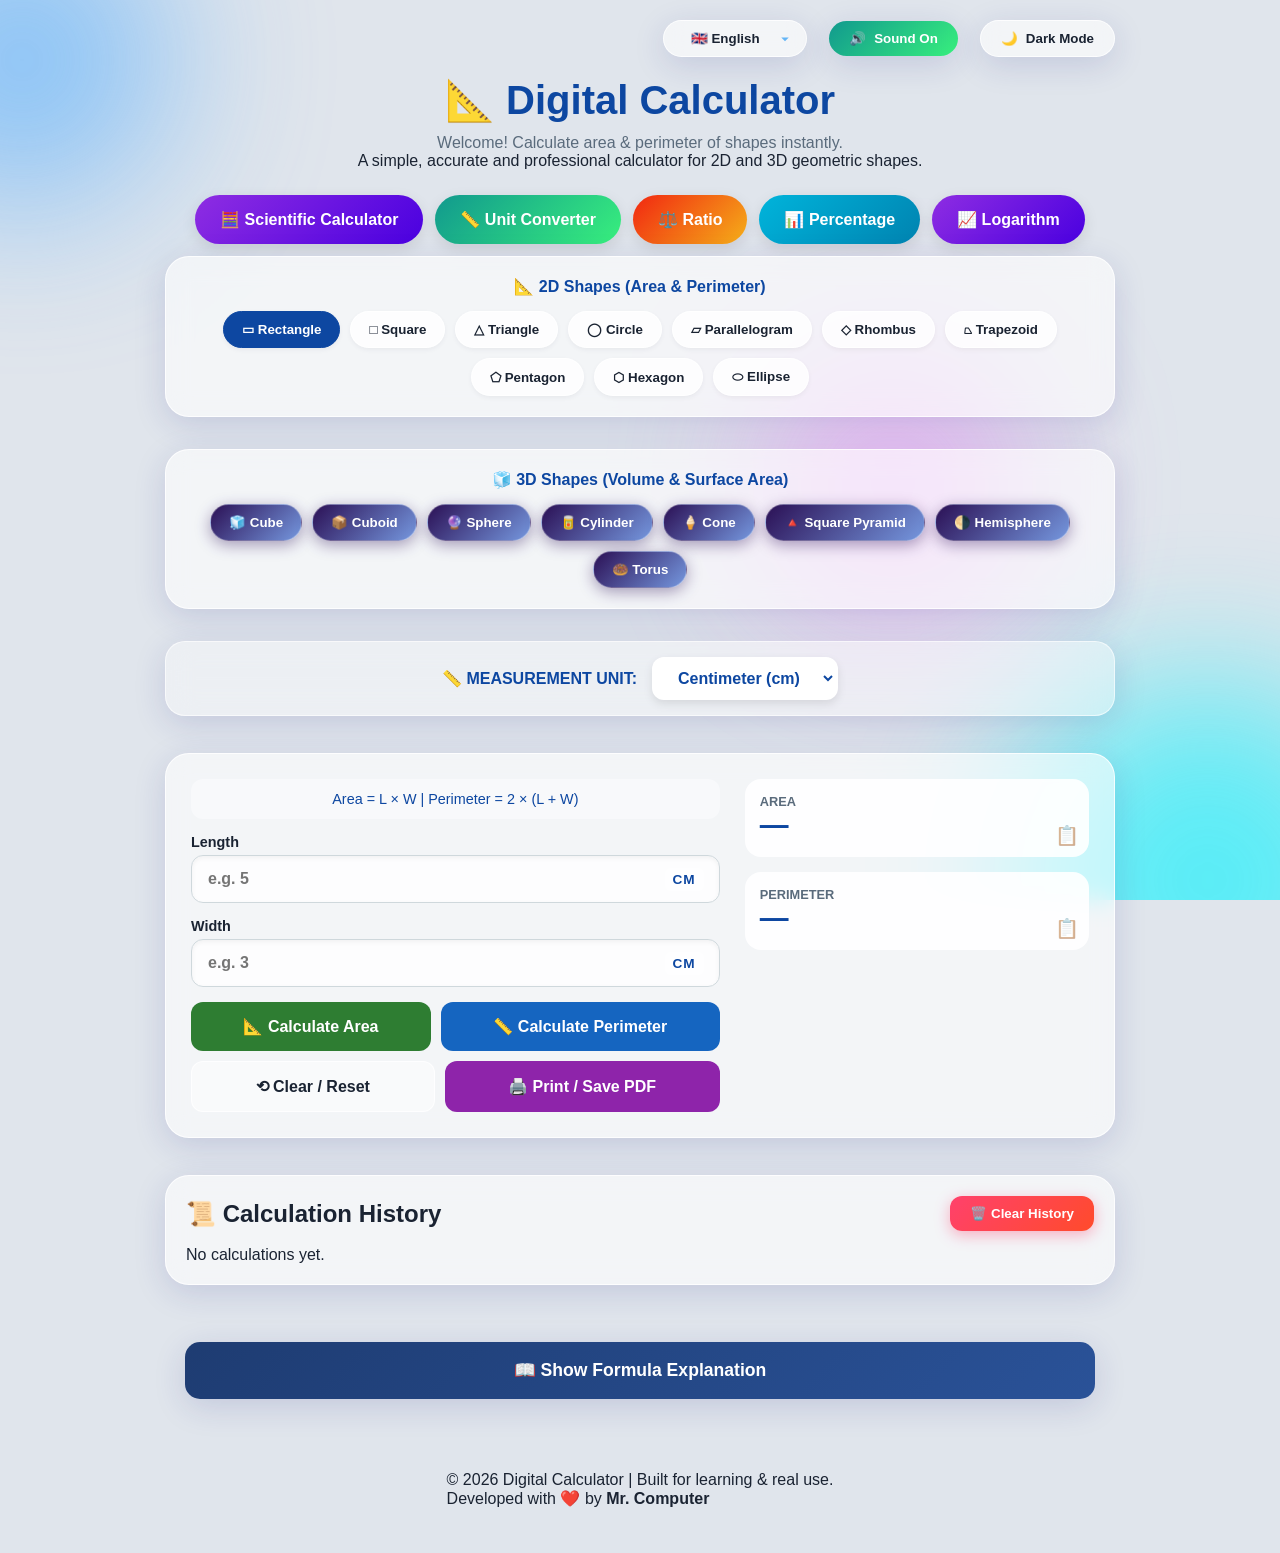
==== commit 917374cd: "Added Percentage & Logarithm tools, and fixed mobile menu" ====
--- a/index.html
+++ b/index.html
@@ -69,28 +69,30 @@
     <p class="description">A simple, accurate and professional calculator for 2D and 3D geometric shapes.</p>
   </header>
 
-   <!-- ================= CALCULATOR MODES (Responsive) ================= -->
+   <!-- ================= CALCULATOR MODES ================= -->
   <div class="modes-container">
     
-    <!-- Desktop aur Mobile par hamesha dikhne wala main button -->
+    <!-- Main Button (Hamesha bahar rahega) -->
     <button id="sciModeBtn" class="btn mode-btn" style="background: linear-gradient(135deg, #8e2de2, #4a00e0); color: white;">
       🧮 Scientific Calculator
     </button>
 
-    <!-- Mobile ke liye 3 Dots ka Button (Desktop par hide rahega) -->
-    <button id="mobileMenuBtn" class="btn mobile-menu-btn">⋮ More Tools</button>
-
-    <!-- Baqi Tools ka Dropdown (Desktop par direct dikhega, Mobile par menu mein) -->
+    <!-- Mobile ka 3 dots (Desktop par CSS se hide hai) -->
+    <button id="mobileMenuBtn" class="btn mobile-menu-btn">⋮</button>
+
+    <!-- Baqi Tools (Desktop par direct dikhenge, Mobile par dropdown mein) -->
     <div class="more-tools-menu" id="moreToolsMenu">
       <button id="unitConvBtn" class="btn" style="background: linear-gradient(135deg, #11998e, #38ef7d); color: white;">
         📏 Unit Converter
       </button>
       <button id="ratioCalcBtn" class="btn" style="background: linear-gradient(135deg, #f12711, #f5af19); color: white;">
-        ⚖️ Ratio Calculator
+        ⚖️ Ratio
       </button>
-      <!-- Naya Percentage Button -->
       <button id="percentageCalcBtn" class="btn" style="background: linear-gradient(135deg, #00b4db, #0083b0); color: white;">
         📊 Percentage
+      </button>
+      <button id="logCalcBtn" class="btn" style="background: linear-gradient(135deg, #8E2DE2, #4A00E0); color: white;">
+        📈 Logarithm
       </button>
     </div>
   <!-- ================= RATIO CALCULATOR PANEL ================= -->
@@ -133,6 +135,40 @@
     </div>
     
     <button id="closePercentageBtn" class="btn" style="margin-top: 25px; background: #ff4b2b; color: white; width: 100%;">Close Calculator</button>
+  </div> 
+ <!-- ================= LOGARITHM CALCULATOR PANEL ================= -->
+  <div id="logCalculatorPanel" class="calculator hidden" style="flex-direction: column; align-items: center; justify-content: center; max-width: 600px; margin: 0 auto 30px auto;">
+    <h2 style="color: var(--text-accent); margin-bottom: 20px;">📈 Logarithm Calculator</h2>
+    
+    <div style="width: 100%; margin-bottom: 20px;">
+      <select id="logType" class="unit-selector select" style="width: 100%; padding: 15px; border-radius: 12px; border: 2px solid var(--input-border); background: var(--input-bg); color: var(--text-primary); font-size: 1.1rem; outline: none; font-weight: bold;">
+        <option value="log10">Log base 10 (Common Log)</option>
+        <option value="ln">Natural Log (ln - base e)</option>
+        <option value="log2">Log base 2 (Binary Log)</option>
+        <option value="custom">Custom Base (Log_b)</option>
+      </select>
+    </div>
+
+    <div style="display: flex; gap: 15px; width: 100%; flex-wrap: wrap; margin-bottom: 20px;">
+      <div style="flex: 1; min-width: 200px;">
+        <label style="font-weight: 600; font-size: 0.9rem; margin-bottom: 5px; display: block;">Number (x)</label>
+        <input type="number" id="logNumber" placeholder="e.g. 100" style="width: 100%; padding: 15px; border-radius: 12px; border: 2px solid var(--input-border); background: var(--input-bg); color: var(--text-primary); font-size: 1.1rem; outline: none;">
+      </div>
+      
+      <div id="customBaseDiv" style="flex: 1; min-width: 200px; display: none;">
+        <label style="font-weight: 600; font-size: 0.9rem; margin-bottom: 5px; display: block;">Base (b)</label>
+        <input type="number" id="logBase" placeholder="e.g. 2" style="width: 100%; padding: 15px; border-radius: 12px; border: 2px solid var(--input-border); background: var(--input-bg); color: var(--text-primary); font-size: 1.1rem; outline: none;">
+      </div>
+    </div>
+    
+    <button class="btn btn-area" onclick="calculateLog()" style="width: 100%; margin-bottom: 15px;">Calculate Logarithm</button>
+    
+    <div style="width: 100%; padding: 20px; background: var(--result-bg); border-radius: 12px; border: 1px solid var(--glass-border); text-align: center;">
+      <span style="font-size: 0.9rem; color: var(--text-secondary); text-transform: uppercase; font-weight: bold;">Result:</span>
+      <div id="logResult" style="font-size: 2.5rem; font-weight: 800; color: var(--text-accent); margin-top: 10px;">—</div>
+    </div>
+    
+    <button id="closeLogBtn" class="btn" style="margin-top: 25px; background: #ff4b2b; color: white; width: 100%;">Close Calculator</button>
   </div>
   <!-- ================= UNIT CONVERTER PANEL ================= -->
   <div id="unitConverterPanel" class="calculator hidden" style="flex-direction: column; align-items: center; justify-content: center; max-width: 600px; margin: 0 auto 30px auto;">
--- a/style.css
+++ b/style.css
@@ -351,8 +351,9 @@
     padding: 12px 5px !important;
     font-size: 1rem !important;
   }
-}/* ============================================================
-   RESPONSIVE MODES MENU (Desktop & Mobile)
+}
+/* ============================================================
+   FINAL MODES & TOOLS LAYOUT (100% FIXED - NO DUPLICATES)
    ============================================================ */
 
 .modes-container {
@@ -361,7 +362,7 @@
   justify-content: center;
   align-items: center;
   flex-wrap: wrap;
-  margin-bottom: 20px;
+  margin-bottom: 25px;
   width: 100%;
   max-width: 950px;
 }
@@ -373,6 +374,7 @@
   font-weight: 700;
   box-shadow: 0 5px 15px rgba(0,0,0,0.1);
   transition: all 0.3s ease;
+  white-space: nowrap; 
 }
 
 .mode-btn:hover, .more-tools-menu .btn:hover {
@@ -380,59 +382,59 @@
   box-shadow: 0 8px 20px rgba(0,0,0,0.2);
 }
 
-/* Desktop par tools direct nazar aane chahiye */
+/* Desktop Layout */
 .more-tools-menu {
   display: flex;
   gap: 12px;
-}
-
-/* Mobile ka menu button desktop par hide rahega */
+  align-items: center;
+}
+
 .mobile-menu-btn {
-  display: none;
-  background: var(--glass-bg);
-  color: var(--text-primary);
-  border: 1px solid var(--glass-border);
-  font-size: 1.5rem;
-  padding: 10px 20px;
-}
-
-/* === MOBILE VIEW (Max Width 768px) === */
+  display: none !important;
+}
+
+/* === MOBILE VIEW === */
 @media (max-width: 768px) {
   .modes-container {
     flex-direction: row;
     justify-content: space-between;
+    gap: 10px;
   }
 
   .mode-btn {
     flex: 1;
-    font-size: 0.95rem;
+    font-size: 0.9rem;
     padding: 12px 10px;
   }
 
-  /* Mobile par 3 dots ko dikhayein */
   .mobile-menu-btn {
-    display: block;
-  }
-
-  /* Dropdown Menu ka design */
+    display: block !important;
+    background: var(--glass-bg);
+    color: var(--text-primary);
+    border: 1px solid var(--glass-border);
+    font-size: 1.5rem;
+    padding: 10px 20px;
+    border-radius: 30px;
+    cursor: pointer;
+  }
+
   .more-tools-menu {
-    display: none; /* Shuru mein chhupa hua */
+    display: none; 
     position: absolute;
     top: 100%;
     right: 10px;
     background: var(--glass-bg);
-    backdrop-filter: blur(15px);
+    backdrop-filter: blur(20px);
     border: 1px solid var(--glass-border);
     border-radius: 15px;
     padding: 10px;
     flex-direction: column;
-    box-shadow: 0 10px 30px rgba(0,0,0,0.3);
-    z-index: 1000;
+    box-shadow: 0 10px 30px rgba(0,0,0,0.5);
+    z-index: 10000;
     margin-top: 10px;
     min-width: 200px;
   }
 
-  /* Jab mobile menu open ho */
   .more-tools-menu.show-menu {
     display: flex;
     animation: fadeInDown 0.3s ease;
@@ -443,11 +445,117 @@
     text-align: left;
     justify-content: flex-start;
     padding: 12px 15px;
-    font-size: 0.9rem;
+    font-size: 0.95rem;
+    margin-bottom: 5px;
   }
 }
 
 @keyframes fadeInDown {
   from { opacity: 0; transform: translateY(-10px); }
   to { opacity: 1; transform: translateY(0); }
+}/* ============================================================
+   ULTIMATE FIX FOR LAYOUT (DONO DESKTOP & MOBILE)
+   ============================================================ */
+
+/* 1. Body ko wapas normal (upar se neeche) karein */
+body {
+  display: flex !important;
+  flex-direction: column !important;
+  align-items: center !important;
+}
+
+/* 2. Main calculator aur shapes ko wapas apni jagah (block) par laayein */
+main.calculator, .shape-group, .history-section, .explanation-section, .unit-selector {
+  width: 100% !important;
+  max-width: 950px !important;
+  margin-left: auto !important;
+  margin-right: auto !important;
+}
+
+/* 3. Buttons wale container ko perfect center karein */
+.modes-container {
+  display: flex !important;
+  flex-direction: row !important;
+  flex-wrap: wrap !important;
+  justify-content: center !important;
+  align-items: center !important;
+  gap: 12px !important;
+  width: 100% !important;
+  max-width: 950px !important;
+  margin: 0 auto 25px auto !important;
+}
+
+/* 4. Saare mode buttons ko barabar size dein */
+.mode-btn, .more-tools-menu .btn {
+  flex: 0 1 auto !important;
+  padding: 15px 25px !important;
+  border-radius: 30px !important;
+  font-weight: 700 !important;
+  white-space: nowrap !important;
+}
+
+/* 5. Desktop par "More Tools" ko normal dikhayein */
+.more-tools-menu {
+  display: flex !important;
+  flex-direction: row !important;
+  gap: 12px !important;
+  position: static !important;
+}
+
+.mobile-menu-btn {
+  display: none !important;
+}
+
+/* 6. Mobile ke liye alag layout */
+@media (max-width: 768px) {
+  /* Mobile par buttons ko line mein rakhein */
+  .modes-container {
+    flex-wrap: nowrap !important;
+    justify-content: space-between !important;
+  }
+  
+  .mode-btn {
+    flex: 1 1 0 !important;
+    padding: 12px 10px !important;
+    font-size: 0.9rem !important;
+  }
+
+  /* Mobile par 3 dots button dikhayein */
+  .mobile-menu-btn {
+    display: block !important;
+    flex: 0 0 auto !important;
+    background: var(--glass-bg) !important;
+    color: var(--text-primary) !important;
+    border: 1px solid var(--glass-border) !important;
+    font-size: 1.5rem !important;
+    padding: 10px 15px !important;
+    border-radius: 30px !important;
+  }
+
+  /* Mobile dropdown menu */
+  .more-tools-menu {
+    display: none !important;
+    flex-direction: column !important;
+    position: absolute !important;
+    top: 60px !important;
+    right: 20px !important;
+    background: var(--glass-bg) !important;
+    backdrop-filter: blur(20px) !important;
+    border: 1px solid var(--glass-border) !important;
+    border-radius: 15px !important;
+    padding: 10px !important;
+    box-shadow: 0 10px 30px rgba(0,0,0,0.5) !important;
+    z-index: 10000 !important;
+    min-width: 200px !important;
+  }
+
+  .more-tools-menu.show-menu {
+    display: flex !important;
+  }
+
+  .more-tools-menu .btn {
+    width: 100% !important;
+    margin-bottom: 5px !important;
+    justify-content: flex-start !important;
+  }
 }
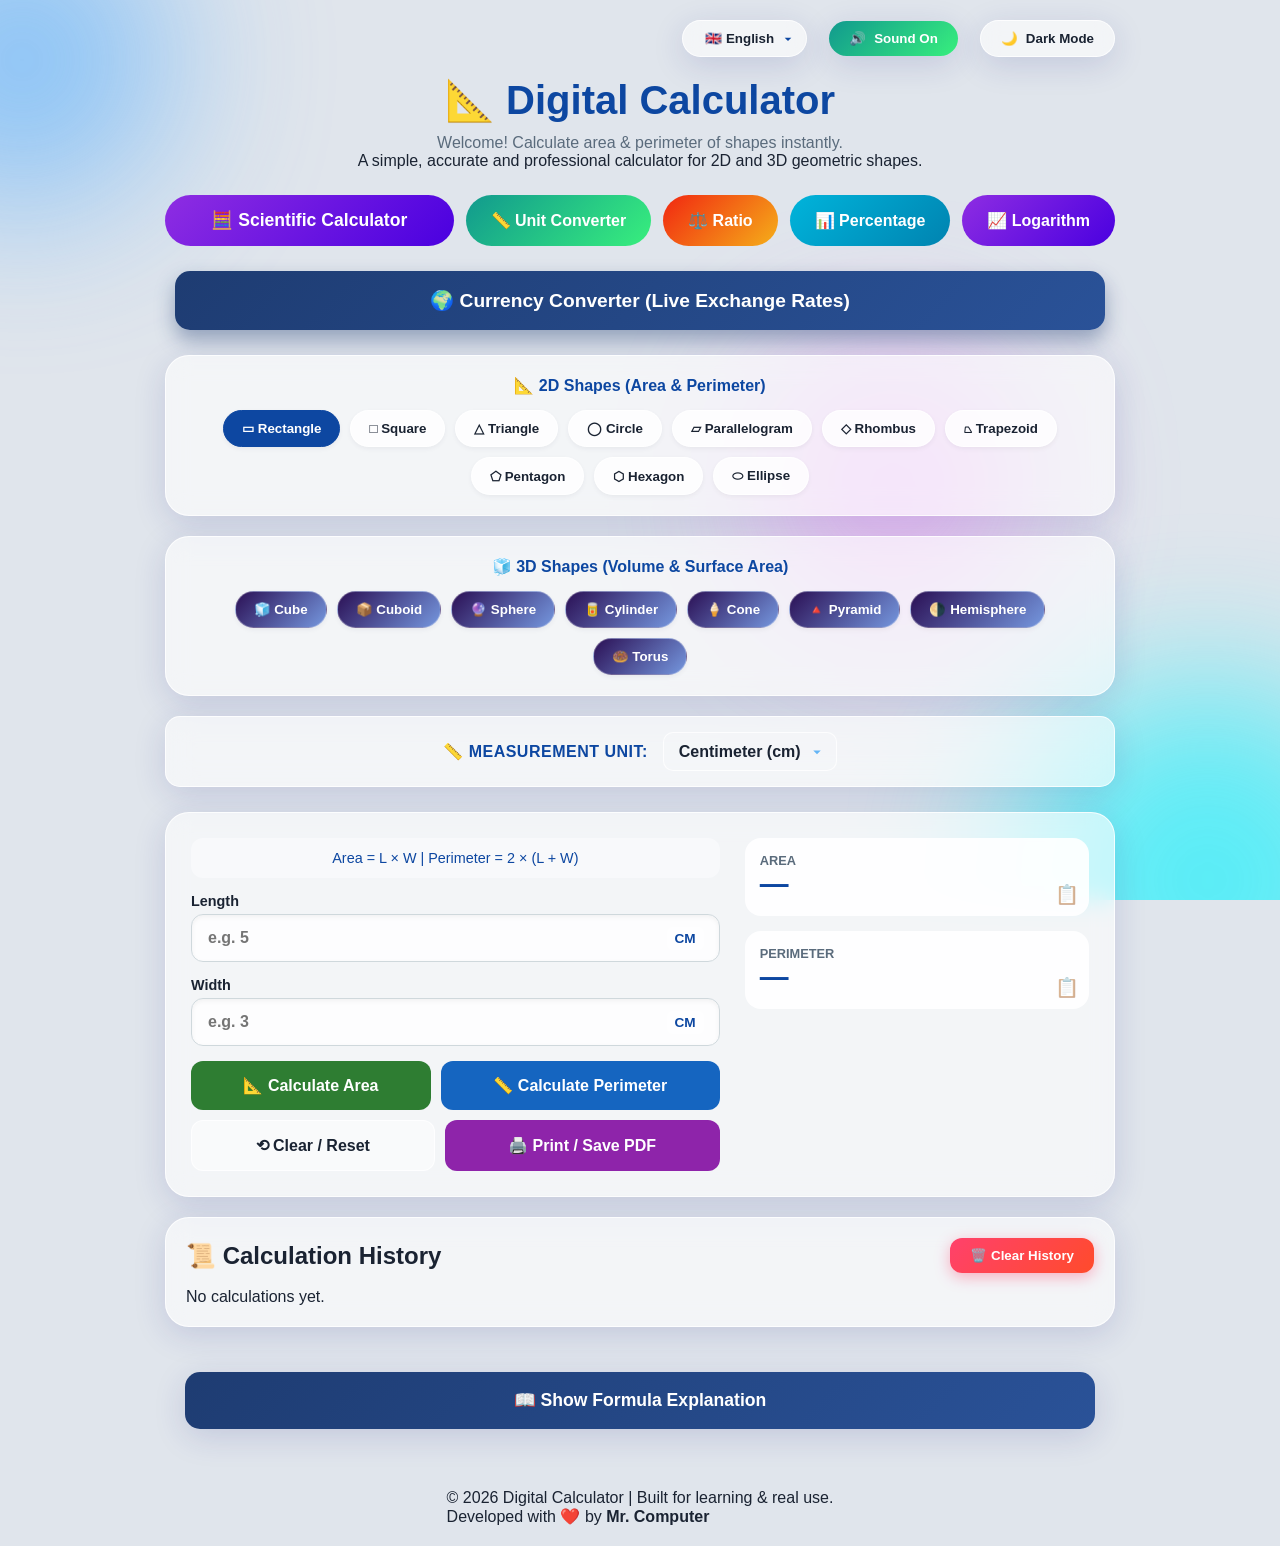
==== commit fc23d9f7: "Added Currency Converter, new tools, and luxury UI fixes" ====
--- a/index.html
+++ b/index.html
@@ -5,21 +5,17 @@
   <meta name="viewport" content="width=device-width, initial-scale=1.0">
   <title>Digital Calculator</title>
   
-  <!-- Favicon -->
   <link rel="icon" href="data:image/svg+xml,<svg xmlns=%22http://www.w3.org/2000/svg%22 viewBox=%220 0 100 100%22><text y=%22.9em%22 font-size=%2290%22>📐</text></svg>">
-  
-  <!-- PWA Manifest -->
   <link rel="manifest" href="manifest.json">
   <meta name="theme-color" content="#0d47a1">
 
-  <!-- Security Header -->
   <meta http-equiv="Content-Security-Policy" content="default-src 'self'; script-src 'self' 'unsafe-inline' 'unsafe-eval'; style-src 'self' 'unsafe-inline'; img-src 'self' data:; object-src 'none'; base-uri 'self';">
 
   <link rel="stylesheet" href="style.css">
 </head>
 <body>
 
-  <!-- Modern Animated Background -->
+  <!-- Animated Background -->
   <div class="animated-bg">
     <div class="circle circle1"></div>
     <div class="circle circle2"></div>
@@ -28,8 +24,6 @@
 
   <!-- ================= TOP BAR ================= -->
   <div class="top-bar">
-    
-    <!-- Language Selector Dropdown -->
     <select id="languageSelect" class="theme-toggle" style="padding: 10px 15px; font-weight: bold; cursor: pointer; border-radius: 50px; outline: none; margin-right: 10px;" onchange="changeLanguage(this.value)">
       <option value="en">🇬🇧 English</option>
       <option value="ur">🇵🇰 Urdu</option>
@@ -38,24 +32,18 @@
       <option value="zh-CN">🇨🇳 Chinese</option>
       <option value="fr">🇫🇷 French</option>
       <option value="es">🇪🇸 Spanish</option>
-      <option value="de">🇩🇪 German</option>
-      <option value="ru">🇷🇺 Russian</option>
-      <option value="ja">🇯🇵 Japanese</option>
     </select>
 
-    <!-- Install App Button -->
     <button id="installAppBtn" class="theme-toggle hidden" style="background: linear-gradient(135deg, #ff416c 0%, #ff4b2b 100%); color: white; border: none; margin-right: 10px;">
       <span class="toggle-icon">📲</span>
       <span class="toggle-text">Install App</span>
     </button>
 
-    <!-- Sound Button -->
     <button id="soundToggle" class="theme-toggle" style="background: linear-gradient(135deg, #11998e 0%, #38ef7d 100%); margin-right: 10px;">
       <span class="toggle-icon" id="soundIcon">🔊</span>
       <span class="toggle-text" id="soundText">Sound On</span>
     </button>
 
-    <!-- Dark Mode Button -->
     <button id="themeToggle" class="theme-toggle" aria-label="Toggle theme">
       <span class="toggle-icon">🌙</span>
       <span class="toggle-text">Dark Mode</span>
@@ -69,111 +57,77 @@
     <p class="description">A simple, accurate and professional calculator for 2D and 3D geometric shapes.</p>
   </header>
 
-   <!-- ================= CALCULATOR MODES ================= -->
+  <!-- ================= TOOLS MENU ================= -->
   <div class="modes-container">
-    
-    <!-- Main Button (Hamesha bahar rahega) -->
-    <button id="sciModeBtn" class="btn mode-btn" style="background: linear-gradient(135deg, #8e2de2, #4a00e0); color: white;">
+    <!-- Desktop Scientific Button (Mobile par bhi main button) -->
+    <button id="sciModeBtn" class="btn mode-btn" style="background: linear-gradient(135deg, #8e2de2, #4a00e0); color: white; padding: 15px 30px; font-size: 1.1rem; border-radius: 30px;">
       🧮 Scientific Calculator
     </button>
 
-    <!-- Mobile ka 3 dots (Desktop par CSS se hide hai) -->
+    <!-- Mobile 3 Dots Menu Button -->
     <button id="mobileMenuBtn" class="btn mobile-menu-btn">⋮</button>
 
-    <!-- Baqi Tools (Desktop par direct dikhenge, Mobile par dropdown mein) -->
+    <!-- Baqi Tools (Desktop par direct, Mobile par dropdown) -->
     <div class="more-tools-menu" id="moreToolsMenu">
-      <button id="unitConvBtn" class="btn" style="background: linear-gradient(135deg, #11998e, #38ef7d); color: white;">
-        📏 Unit Converter
-      </button>
-      <button id="ratioCalcBtn" class="btn" style="background: linear-gradient(135deg, #f12711, #f5af19); color: white;">
-        ⚖️ Ratio
-      </button>
-      <button id="percentageCalcBtn" class="btn" style="background: linear-gradient(135deg, #00b4db, #0083b0); color: white;">
-        📊 Percentage
-      </button>
-      <button id="logCalcBtn" class="btn" style="background: linear-gradient(135deg, #8E2DE2, #4A00E0); color: white;">
-        📈 Logarithm
-      </button>
-    </div>
-  <!-- ================= RATIO CALCULATOR PANEL ================= -->
-  <div id="ratioCalculatorPanel" class="calculator hidden" style="flex-direction: column; align-items: center; justify-content: center; max-width: 600px; margin: 0 auto 30px auto;">
-    <h2 style="color: var(--text-accent); margin-bottom: 20px;">⚖️ Ratio Calculator</h2>
-    
-    <div style="display: flex; gap: 10px; width: 100%; margin-bottom: 15px;">
-      <input type="text" id="ratioInputs" placeholder="e.g. 10, 5, 20 (comma se alag karein)" style="flex: 1; padding: 15px; border-radius: 12px; border: 2px solid var(--input-border); background: var(--input-bg); color: var(--text-primary); font-size: 1.1rem; outline: none;">
-    </div>
-    
-    <button class="btn btn-area" onclick="calculateRatio()" style="width: 100%; margin-bottom: 15px;">Calculate Ratio</button>
-    
-    <div style="width: 100%; padding: 20px; background: var(--result-bg); border-radius: 12px; border: 1px solid var(--glass-border); text-align: center;">
-      <span style="font-size: 0.9rem; color: var(--text-secondary); text-transform: uppercase; font-weight: bold;">Simplest Ratio:</span>
-      <div id="ratioResult" style="font-size: 2rem; font-weight: 800; color: var(--text-accent); margin-top: 10px;">—</div>
-    </div>
-    
-    <button id="closeRatioBtn" class="btn" style="margin-top: 25px; background: #ff4b2b; color: white; width: 100%;">Close Calculator</button>
-  </div> 
- <!-- ================= PERCENTAGE CALCULATOR PANEL ================= -->
-  <div id="percentageCalculatorPanel" class="calculator hidden" style="flex-direction: column; align-items: center; justify-content: center; max-width: 600px; margin: 0 auto 30px auto;">
-    <h2 style="color: var(--text-accent); margin-bottom: 20px;">📊 Percentage Calculator</h2>
-    
-    <div style="display: flex; gap: 15px; width: 100%; flex-wrap: wrap; margin-bottom: 20px;">
-      <div style="flex: 1; min-width: 200px;">
-        <label style="font-weight: 600; font-size: 0.9rem; margin-bottom: 5px; display: block;">Obtained Numbers</label>
-        <input type="number" id="percObtained" placeholder="e.g. 25" style="width: 100%; padding: 15px; border-radius: 12px; border: 2px solid var(--input-border); background: var(--input-bg); color: var(--text-primary); font-size: 1.1rem; outline: none;">
-      </div>
-      <div style="flex: 1; min-width: 200px;">
-        <label style="font-weight: 600; font-size: 0.9rem; margin-bottom: 5px; display: block;">Total Numbers</label>
-        <input type="number" id="percTotal" placeholder="e.g. 100" style="width: 100%; padding: 15px; border-radius: 12px; border: 2px solid var(--input-border); background: var(--input-bg); color: var(--text-primary); font-size: 1.1rem; outline: none;">
-      </div>
-    </div>
-    
-    <button class="btn btn-area" onclick="calculatePercentage()" style="width: 100%; margin-bottom: 15px;">Calculate Percentage</button>
-    
-    <div style="width: 100%; padding: 20px; background: var(--result-bg); border-radius: 12px; border: 1px solid var(--glass-border); text-align: center;">
-      <span style="font-size: 0.9rem; color: var(--text-secondary); text-transform: uppercase; font-weight: bold;">Result:</span>
-      <div id="percentageResult" style="font-size: 2.5rem; font-weight: 800; color: var(--text-accent); margin-top: 10px;">—</div>
-    </div>
-    
-    <button id="closePercentageBtn" class="btn" style="margin-top: 25px; background: #ff4b2b; color: white; width: 100%;">Close Calculator</button>
-  </div> 
- <!-- ================= LOGARITHM CALCULATOR PANEL ================= -->
-  <div id="logCalculatorPanel" class="calculator hidden" style="flex-direction: column; align-items: center; justify-content: center; max-width: 600px; margin: 0 auto 30px auto;">
-    <h2 style="color: var(--text-accent); margin-bottom: 20px;">📈 Logarithm Calculator</h2>
-    
-    <div style="width: 100%; margin-bottom: 20px;">
-      <select id="logType" class="unit-selector select" style="width: 100%; padding: 15px; border-radius: 12px; border: 2px solid var(--input-border); background: var(--input-bg); color: var(--text-primary); font-size: 1.1rem; outline: none; font-weight: bold;">
-        <option value="log10">Log base 10 (Common Log)</option>
-        <option value="ln">Natural Log (ln - base e)</option>
-        <option value="log2">Log base 2 (Binary Log)</option>
-        <option value="custom">Custom Base (Log_b)</option>
-      </select>
-    </div>
-
-    <div style="display: flex; gap: 15px; width: 100%; flex-wrap: wrap; margin-bottom: 20px;">
-      <div style="flex: 1; min-width: 200px;">
-        <label style="font-weight: 600; font-size: 0.9rem; margin-bottom: 5px; display: block;">Number (x)</label>
-        <input type="number" id="logNumber" placeholder="e.g. 100" style="width: 100%; padding: 15px; border-radius: 12px; border: 2px solid var(--input-border); background: var(--input-bg); color: var(--text-primary); font-size: 1.1rem; outline: none;">
-      </div>
-      
-      <div id="customBaseDiv" style="flex: 1; min-width: 200px; display: none;">
-        <label style="font-weight: 600; font-size: 0.9rem; margin-bottom: 5px; display: block;">Base (b)</label>
-        <input type="number" id="logBase" placeholder="e.g. 2" style="width: 100%; padding: 15px; border-radius: 12px; border: 2px solid var(--input-border); background: var(--input-bg); color: var(--text-primary); font-size: 1.1rem; outline: none;">
-      </div>
-    </div>
-    
-    <button class="btn btn-area" onclick="calculateLog()" style="width: 100%; margin-bottom: 15px;">Calculate Logarithm</button>
-    
-    <div style="width: 100%; padding: 20px; background: var(--result-bg); border-radius: 12px; border: 1px solid var(--glass-border); text-align: center;">
-      <span style="font-size: 0.9rem; color: var(--text-secondary); text-transform: uppercase; font-weight: bold;">Result:</span>
-      <div id="logResult" style="font-size: 2.5rem; font-weight: 800; color: var(--text-accent); margin-top: 10px;">—</div>
-    </div>
-    
-    <button id="closeLogBtn" class="btn" style="margin-top: 25px; background: #ff4b2b; color: white; width: 100%;">Close Calculator</button>
-  </div>
+      <button id="unitConvBtn" class="btn" style="background: linear-gradient(135deg, #11998e, #38ef7d); color: white; padding: 15px 25px; border-radius: 30px;">📏 Unit Converter</button>
+      <button id="ratioCalcBtn" class="btn" style="background: linear-gradient(135deg, #f12711, #f5af19); color: white; padding: 15px 25px; border-radius: 30px;">⚖️ Ratio</button>
+      <button id="percentageCalcBtn" class="btn" style="background: linear-gradient(135deg, #00b4db, #0083b0); color: white; padding: 15px 25px; border-radius: 30px;">📊 Percentage</button>
+      <button id="logCalcBtn" class="btn" style="background: linear-gradient(135deg, #8E2DE2, #4A00E0); color: white; padding: 15px 25px; border-radius: 30px;">📈 Logarithm</button>
+      <button id="mobileCurrencyBtn" class="btn" style="background: linear-gradient(135deg, #1e3c72 0%, #2a5298 100%); color: white; padding: 15px 25px; border-radius: 30px;">🌍 Currency</button>
+    </div>
+  </div>
+
+  <!-- ================= CURRENCY CONVERTER BUTTON (Desktop Only) ================= -->
+  <div style="width: 100%; max-width: 950px; margin: 0 auto 25px auto; padding: 0 10px;" class="desktop-currency-wrapper">
+    <button id="currencyCalcBtn" class="btn" style="width: 100%; padding: 18px; background: linear-gradient(135deg, #1e3c72 0%, #2a5298 100%); color: white; font-size: 1.2rem; border-radius: 15px; box-shadow: 0 10px 20px rgba(30, 60, 114, 0.4); font-weight: bold; display: flex; justify-content: center; align-items: center; gap: 10px;">
+      🌍 Currency Converter (Live Exchange Rates)
+    </button>
+  </div>
+
+  <!-- ================= SCIENTIFIC PANEL ================= -->
+  <div id="scientificPanel" class="calculator hidden" style="flex-direction: column; align-items: center; justify-content: center; max-width: 600px; margin: 0 auto 30px auto;">
+    <h2 style="color: var(--text-accent); margin-bottom: 20px;">🧮 Scientific Calculator</h2>
+    <input type="text" id="sciDisplay" readonly style="width: 100%; max-width: 400px; padding: 20px; font-size: 2rem; text-align: right; border-radius: 15px; border: 2px solid var(--glass-border); background: var(--input-bg); color: var(--text-primary); margin-bottom: 20px; box-shadow: inset 0 2px 10px rgba(0,0,0,0.1);">
+    <div id="sciButtons" style="display: grid; grid-template-columns: repeat(4, 1fr); gap: 10px; width: 100%; max-width: 400px;">
+      <button class="sci-btn" onclick="sciInput('sin(')">sin</button>
+      <button class="sci-btn" onclick="sciInput('cos(')">cos</button>
+      <button class="sci-btn" onclick="sciInput('tan(')">tan</button>
+      <button class="sci-btn" onclick="sciInput('π')">π</button>
+      <button class="sci-btn" onclick="sciInput('asin(')">sin⁻¹</button>
+      <button class="sci-btn" onclick="sciInput('acos(')">cos⁻¹</button>
+      <button class="sci-btn" onclick="sciInput('atan(')">tan⁻¹</button>
+      <button class="sci-btn" onclick="sciInput('!')">!</button>
+      <button class="sci-btn" onclick="sciInput('log(')">log</button>
+      <button class="sci-btn" onclick="sciInput('√(')">√</button>
+      <button class="sci-btn" onclick="sciInput('^2')">x²</button>
+      <button class="sci-btn" onclick="sciInput('^3')">x³</button>
+      <button class="sci-btn" onclick="sciInput('(')">(</button>
+      <button class="sci-btn" onclick="sciInput(')')">)</button>
+      <button class="sci-btn" onclick="sciClear()" style="color: #ff4b2b;">C</button>
+      <button class="sci-btn" onclick="sciDelete()" style="color: #ff4b2b;">⌫</button>
+      <button class="sci-btn num-btn" onclick="sciInput('7')">7</button>
+      <button class="sci-btn num-btn" onclick="sciInput('8')">8</button>
+      <button class="sci-btn num-btn" onclick="sciInput('9')">9</button>
+      <button class="sci-btn" onclick="sciInput('/')" style="color: #0d47a1;">÷</button>
+      <button class="sci-btn num-btn" onclick="sciInput('4')">4</button>
+      <button class="sci-btn num-btn" onclick="sciInput('5')">5</button>
+      <button class="sci-btn num-btn" onclick="sciInput('6')">6</button>
+      <button class="sci-btn" onclick="sciInput('*')" style="color: #0d47a1;">×</button>
+      <button class="sci-btn num-btn" onclick="sciInput('1')">1</button>
+      <button class="sci-btn num-btn" onclick="sciInput('2')">2</button>
+      <button class="sci-btn num-btn" onclick="sciInput('3')">3</button>
+      <button class="sci-btn" onclick="sciInput('-')" style="color: #0d47a1;">−</button>
+      <button class="sci-btn num-btn" onclick="sciInput('0')">0</button>
+      <button class="sci-btn num-btn" onclick="sciInput('.')">.</button>
+      <button class="sci-btn" onclick="sciCalculate()" style="background: #2e7d32; color: white; grid-column: span 2;">=</button>
+      <button class="sci-btn" onclick="sciInput('+')" style="color: #0d47a1;">+</button>
+    </div>
+    <button id="closeSciBtn" class="btn" style="margin-top: 20px; background: #ff4b2b; color: white; width: 100%; max-width: 400px;">Close Calculator</button>
+  </div>
+
   <!-- ================= UNIT CONVERTER PANEL ================= -->
   <div id="unitConverterPanel" class="calculator hidden" style="flex-direction: column; align-items: center; justify-content: center; max-width: 600px; margin: 0 auto 30px auto;">
     <h2 style="color: var(--text-accent); margin-bottom: 20px;">📏 Universal Unit Converter</h2>
-    
     <div style="display: flex; gap: 10px; margin-bottom: 20px; width: 100%;">
       <select id="convCategory" class="unit-selector select" style="flex: 1; padding: 12px; border-radius: 12px; font-weight: bold;" onchange="updateConverterUnits()">
         <option value="length">Length</option>
@@ -183,79 +137,127 @@
         <option value="time">Time</option>
       </select>
     </div>
-
     <div style="display: flex; gap: 15px; width: 100%; flex-wrap: wrap; align-items: center;">
       <div style="flex: 1; min-width: 200px;">
         <input type="number" id="convInput" placeholder="Enter value" style="width: 100%; padding: 15px; border-radius: 12px; border: 2px solid var(--input-border); background: var(--input-bg); color: var(--text-primary); font-size: 1.2rem; outline: none;" oninput="convertUnit()">
         <select id="convFrom" class="unit-selector select" style="width: 100%; margin-top: 10px; padding: 10px; border-radius: 10px;" onchange="convertUnit()"></select>
       </div>
-      
       <div style="font-size: 1.5rem; color: var(--text-accent); font-weight: bold;">=</div>
-      
       <div style="flex: 1; min-width: 200px;">
         <input type="text" id="convOutput" readonly placeholder="Result" style="width: 100%; padding: 15px; border-radius: 12px; border: 2px solid var(--glass-border); background: var(--result-bg); color: var(--text-accent); font-size: 1.2rem; font-weight: bold; outline: none;">
         <select id="convTo" class="unit-selector select" style="width: 100%; margin-top: 10px; padding: 10px; border-radius: 10px;" onchange="convertUnit()"></select>
       </div>
     </div>
-    
     <button id="closeConvBtn" class="btn" style="margin-top: 25px; background: #ff4b2b; color: white; width: 100%;">Close Converter</button>
   </div>
 
-  <!-- ================= SCIENTIFIC CALCULATOR PANEL ================= -->
-  <div id="scientificPanel" class="calculator hidden" style="flex-direction: column; align-items: center; justify-content: center;">
-    <h2 style="color: var(--text-accent); margin-bottom: 20px;">🧮 Scientific Calculator</h2>
-    <input type="text" id="sciDisplay" readonly style="width: 100%; max-width: 400px; padding: 20px; font-size: 2rem; text-align: right; border-radius: 15px; border: 2px solid var(--glass-border); background: var(--input-bg); color: var(--text-primary); margin-bottom: 20px; box-shadow: inset 0 2px 10px rgba(0,0,0,0.1);">
-    
-    <div id="sciButtons" style="display: grid; grid-template-columns: repeat(4, 1fr); gap: 10px; width: 100%; max-width: 400px;">
-      <!-- Row 1 -->
-      <button class="sci-btn" onclick="sciInput('sin(')">sin</button>
-      <button class="sci-btn" onclick="sciInput('cos(')">cos</button>
-      <button class="sci-btn" onclick="sciInput('tan(')">tan</button>
-      <button class="sci-btn" onclick="sciInput('π')">π</button>
-      
-      <!-- Row 2 (Naye Buttons) -->
-      <button class="sci-btn" onclick="sciInput('asin(')">sin⁻¹</button>
-      <button class="sci-btn" onclick="sciInput('acos(')">cos⁻¹</button>
-      <button class="sci-btn" onclick="sciInput('atan(')">tan⁻¹</button>
-      <button class="sci-btn" onclick="sciInput('!')">!</button>
-      
-      <!-- Row 3 -->
-      <button class="sci-btn" onclick="sciInput('log(')">log</button>
-      <button class="sci-btn" onclick="sciInput('√(')">√</button>
-      <button class="sci-btn" onclick="sciInput('^2')">x²</button>
-      <button class="sci-btn" onclick="sciInput('^3')">x³</button>
-      
-      <!-- Row 4 -->
-      <button class="sci-btn" onclick="sciInput('(')">(</button>
-      <button class="sci-btn" onclick="sciInput(')')">)</button>
-      <button class="sci-btn" onclick="sciClear()" style="color: #ff4b2b;">C</button>
-      <button class="sci-btn" onclick="sciDelete()" style="color: #ff4b2b;">⌫</button>
-      
-      <!-- Row 5 -->
-      <button class="sci-btn num-btn" onclick="sciInput('7')">7</button>
-      <button class="sci-btn num-btn" onclick="sciInput('8')">8</button>
-      <button class="sci-btn num-btn" onclick="sciInput('9')">9</button>
-      <button class="sci-btn" onclick="sciInput('/')" style="color: #0d47a1;">÷</button>
-      
-      <!-- Row 6 -->
-      <button class="sci-btn num-btn" onclick="sciInput('4')">4</button>
-      <button class="sci-btn num-btn" onclick="sciInput('5')">5</button>
-      <button class="sci-btn num-btn" onclick="sciInput('6')">6</button>
-      <button class="sci-btn" onclick="sciInput('*')" style="color: #0d47a1;">×</button>
-      
-      <!-- Row 7 -->
-      <button class="sci-btn num-btn" onclick="sciInput('1')">1</button>
-      <button class="sci-btn num-btn" onclick="sciInput('2')">2</button>
-      <button class="sci-btn num-btn" onclick="sciInput('3')">3</button>
-      <button class="sci-btn" onclick="sciInput('-')" style="color: #0d47a1;">−</button>
-      
-      <!-- Row 8 -->
-      <button class="sci-btn num-btn" onclick="sciInput('0')">0</button>
-      <button class="sci-btn num-btn" onclick="sciInput('.')">.</button>
-      <button class="sci-btn" onclick="sciCalculate()" style="background: #2e7d32; color: white; grid-column: span 2;">=</button>
-      <button class="sci-btn" onclick="sciInput('+')" style="color: #0d47a1;">+</button>
-    </div>
-    <button id="closeSciBtn" class="btn" style="margin-top: 20px; background: #ff4b2b; color: white; width: 100%; max-width: 400px;">Close Calculator</button>
+  <!-- ================= RATIO PANEL ================= -->
+  <div id="ratioCalculatorPanel" class="calculator hidden" style="flex-direction: column; align-items: center; justify-content: center; max-width: 600px; margin: 0 auto 30px auto;">
+    <h2 style="color: var(--text-accent); margin-bottom: 20px;">⚖️ Ratio Calculator</h2>
+    <div style="display: flex; gap: 10px; width: 100%; margin-bottom: 15px;">
+      <input type="text" id="ratioInputs" placeholder="e.g. 10, 5, 20 (comma se alag karein)" style="flex: 1; padding: 15px; border-radius: 12px; border: 2px solid var(--input-border); background: var(--input-bg); color: var(--text-primary); font-size: 1.1rem; outline: none;">
+    </div>
+    <button class="btn btn-area" onclick="calculateRatio()" style="width: 100%; margin-bottom: 15px;">Calculate Ratio</button>
+    <div style="width: 100%; padding: 20px; background: var(--result-bg); border-radius: 12px; border: 1px solid var(--glass-border); text-align: center;">
+      <span style="font-size: 0.9rem; color: var(--text-secondary); text-transform: uppercase; font-weight: bold;">Simplest Ratio:</span>
+      <div id="ratioResult" style="font-size: 2rem; font-weight: 800; color: var(--text-accent); margin-top: 10px;">—</div>
+    </div>
+    <button id="closeRatioBtn" class="btn" style="margin-top: 25px; background: #ff4b2b; color: white; width: 100%;">Close Calculator</button>
+  </div>
+
+  <!-- ================= PERCENTAGE PANEL ================= -->
+  <div id="percentageCalculatorPanel" class="calculator hidden" style="flex-direction: column; align-items: center; justify-content: center; max-width: 600px; margin: 0 auto 30px auto;">
+    <h2 style="color: var(--text-accent); margin-bottom: 20px;">📊 Percentage Calculator</h2>
+    <div style="display: flex; gap: 15px; width: 100%; flex-wrap: wrap; margin-bottom: 20px;">
+      <div style="flex: 1; min-width: 200px;">
+        <label style="font-weight: 600; font-size: 0.9rem; margin-bottom: 5px; display: block;">Obtained Numbers</label>
+        <input type="number" id="percObtained" placeholder="e.g. 25" style="width: 100%; padding: 15px; border-radius: 12px; border: 2px solid var(--input-border); background: var(--input-bg); color: var(--text-primary); font-size: 1.1rem; outline: none;">
+      </div>
+      <div style="flex: 1; min-width: 200px;">
+        <label style="font-weight: 600; font-size: 0.9rem; margin-bottom: 5px; display: block;">Total Numbers</label>
+        <input type="number" id="percTotal" placeholder="e.g. 100" style="width: 100%; padding: 15px; border-radius: 12px; border: 2px solid var(--input-border); background: var(--input-bg); color: var(--text-primary); font-size: 1.1rem; outline: none;">
+      </div>
+    </div>
+    <button class="btn btn-area" onclick="calculatePercentage()" style="width: 100%; margin-bottom: 15px;">Calculate Percentage</button>
+    <div style="width: 100%; padding: 20px; background: var(--result-bg); border-radius: 12px; border: 1px solid var(--glass-border); text-align: center;">
+      <span style="font-size: 0.9rem; color: var(--text-secondary); text-transform: uppercase; font-weight: bold;">Result:</span>
+      <div id="percentageResult" style="font-size: 2.5rem; font-weight: 800; color: var(--text-accent); margin-top: 10px;">—</div>
+    </div>
+    <button id="closePercentageBtn" class="btn" style="margin-top: 25px; background: #ff4b2b; color: white; width: 100%;">Close Calculator</button>
+  </div>
+
+  <!-- ================= LOG PANEL ================= -->
+  <div id="logCalculatorPanel" class="calculator hidden" style="flex-direction: column; align-items: center; justify-content: center; max-width: 600px; margin: 0 auto 30px auto;">
+    <h2 style="color: var(--text-accent); margin-bottom: 20px;">📈 Logarithm Calculator</h2>
+    <div style="width: 100%; margin-bottom: 20px;">
+      <select id="logType" class="unit-selector select" style="width: 100%; padding: 15px; border-radius: 12px; border: 2px solid var(--input-border); background: var(--input-bg); color: var(--text-primary); font-size: 1.1rem; outline: none; font-weight: bold;">
+        <option value="log10">Log base 10 (Common Log)</option>
+        <option value="ln">Natural Log (ln - base e)</option>
+        <option value="log2">Log base 2 (Binary Log)</option>
+        <option value="custom">Custom Base (Log_b)</option>
+      </select>
+    </div>
+    <div style="display: flex; gap: 15px; width: 100%; flex-wrap: wrap; margin-bottom: 20px;">
+      <div style="flex: 1; min-width: 200px;">
+        <label style="font-weight: 600; font-size: 0.9rem; margin-bottom: 5px; display: block;">Number (x)</label>
+        <input type="number" id="logNumber" placeholder="e.g. 100" style="width: 100%; padding: 15px; border-radius: 12px; border: 2px solid var(--input-border); background: var(--input-bg); color: var(--text-primary); font-size: 1.1rem; outline: none;">
+      </div>
+      <div id="customBaseDiv" style="flex: 1; min-width: 200px; display: none;">
+        <label style="font-weight: 600; font-size: 0.9rem; margin-bottom: 5px; display: block;">Base (b)</label>
+        <input type="number" id="logBase" placeholder="e.g. 2" style="width: 100%; padding: 15px; border-radius: 12px; border: 2px solid var(--input-border); background: var(--input-bg); color: var(--text-primary); font-size: 1.1rem; outline: none;">
+      </div>
+    </div>
+    <button class="btn btn-area" onclick="calculateLog()" style="width: 100%; margin-bottom: 15px;">Calculate Logarithm</button>
+    <div style="width: 100%; padding: 20px; background: var(--result-bg); border-radius: 12px; border: 1px solid var(--glass-border); text-align: center;">
+      <span style="font-size: 0.9rem; color: var(--text-secondary); text-transform: uppercase; font-weight: bold;">Result:</span>
+      <div id="logResult" style="font-size: 2.5rem; font-weight: 800; color: var(--text-accent); margin-top: 10px;">—</div>
+    </div>
+    <button id="closeLogBtn" class="btn" style="margin-top: 25px; background: #ff4b2b; color: white; width: 100%;">Close Calculator</button>
+  </div>
+
+  <!-- ================= CURRENCY PANEL ================= -->
+  <div id="currencyCalculatorPanel" class="calculator hidden" style="flex-direction: column; align-items: center; justify-content: center; max-width: 600px; margin: 0 auto 30px auto;">
+    <h2 style="color: var(--text-accent); margin-bottom: 20px;">🌍 Currency Converter</h2>
+    <div style="display: flex; gap: 15px; width: 100%; flex-wrap: wrap; margin-bottom: 20px;">
+      <div style="flex: 1; min-width: 200px;">
+        <label style="font-weight: 600; font-size: 0.9rem; margin-bottom: 5px; display: block;">Amount</label>
+        <input type="number" id="currAmount" placeholder="e.g. 100" style="width: 100%; padding: 15px; border-radius: 12px; border: 2px solid var(--input-border); background: var(--input-bg); color: var(--text-primary); font-size: 1.1rem; outline: none;" oninput="convertCurrency()">
+      </div>
+    </div>
+    <div style="display: flex; gap: 15px; width: 100%; flex-wrap: wrap; align-items: center; margin-bottom: 20px;">
+      <div style="flex: 1; min-width: 150px;">
+        <label style="font-weight: 600; font-size: 0.9rem; margin-bottom: 5px; display: block;">From</label>
+        <select id="currFrom" class="unit-selector select" style="width: 100%; padding: 15px; border-radius: 12px; font-weight: bold;" onchange="convertCurrency()">
+          <option value="usd">🇺🇸 USD - US Dollar</option>
+          <option value="pkr">🇵🇰 PKR - Pakistani Rupee</option>
+          <option value="eur">🇪🇺 EUR - Euro</option>
+          <option value="gbp">🇬🇧 GBP - British Pound</option>
+          <option value="inr">🇮🇳 INR - Indian Rupee</option>
+          <option value="sar">🇸🇦 SAR - Saudi Riyal</option>
+          <option value="aed">🇦🇪 AED - UAE Dirham</option>
+        </select>
+      </div>
+      <div style="font-size: 1.5rem; color: var(--text-accent); font-weight: bold; margin-top: 20px;">⇌</div>
+      <div style="flex: 1; min-width: 150px;">
+        <label style="font-weight: 600; font-size: 0.9rem; margin-bottom: 5px; display: block;">To</label>
+        <select id="currTo" class="unit-selector select" style="width: 100%; padding: 15px; border-radius: 12px; font-weight: bold;" onchange="convertCurrency()">
+          <option value="pkr">🇵🇰 PKR - Pakistani Rupee</option>
+          <option value="usd">🇺🇸 USD - US Dollar</option>
+          <option value="eur">🇪🇺 EUR - Euro</option>
+          <option value="gbp">🇬🇧 GBP - British Pound</option>
+          <option value="inr">🇮🇳 INR - Indian Rupee</option>
+          <option value="sar">🇸🇦 SAR - Saudi Riyal</option>
+          <option value="aed">🇦🇪 AED - UAE Dirham</option>
+        </select>
+      </div>
+    </div>
+    <button class="btn btn-area" onclick="convertCurrency()" style="width: 100%; margin-bottom: 20px; font-weight: bold; font-size: 1.1rem; padding: 15px;">🔄 Convert Currency</button>
+    <div style="width: 100%; padding: 20px; background: var(--result-bg); border-radius: 12px; border: 1px solid var(--glass-border); text-align: center;">
+      <span style="font-size: 0.9rem; color: var(--text-secondary); text-transform: uppercase; font-weight: bold;">Converted Amount:</span>
+      <div id="currencyResult" style="font-size: 2.5rem; font-weight: 800; color: var(--text-accent); margin-top: 10px;">—</div>
+      <div id="currencyRateInfo" style="font-size: 0.8rem; color: var(--text-secondary); margin-top: 5px;">Fetching live rates...</div>
+    </div>
+    <button id="closeCurrencyBtn" class="btn" style="margin-top: 25px; background: #ff4b2b; color: white; width: 100%;">Close Calculator</button>
   </div>
 
   <!-- ================= 2D SHAPES ================= -->
@@ -284,8 +286,7 @@
       <button class="shape-btn" data-shape="sphere">🔮 Sphere</button>
       <button class="shape-btn" data-shape="cylinder">🥫 Cylinder</button>
       <button class="shape-btn" data-shape="cone">🍦 Cone</button>
-      <button class="shape-btn" data-shape="pyramid">🔺 Square Pyramid</button>
-      <!-- Naye 3D Shapes -->
+      <button class="shape-btn" data-shape="pyramid">🔺 Pyramid</button>
       <button class="shape-btn" data-shape="hemisphere">🌗 Hemisphere</button>
       <button class="shape-btn" data-shape="torus">🍩 Torus</button>
     </nav>
@@ -304,7 +305,7 @@
     </select>
   </div>
 
-  <!-- ================= CALCULATOR MAIN ================= -->
+  <!-- ================= MAIN CALCULATOR ================= -->
   <main class="calculator">
     <section class="input-panel">
       <div class="formula-hint" id="formulaHint">Select a shape to see its formula</div>
@@ -338,7 +339,7 @@
     </aside>
   </main>
 
-  <!-- ================= CALCULATION HISTORY ================= -->
+  <!-- ================= HISTORY ================= -->
   <section class="history-section">
     <div class="history-header">
       <h2>📜 Calculation History</h2>
@@ -349,16 +350,12 @@
     </div>
   </section>
 
-  <!-- ================= FORMULA EXPLANATION ================= -->
+  <!-- ================= EXPLANATION ================= -->
   <section class="explanation-section">
-    <button class="explanation-toggle" id="explanationToggle">
-      📖 Show Formula Explanation
-    </button>
+    <button class="explanation-toggle" id="explanationToggle">📖 Show Formula Explanation</button>
     <div class="explanation-content hidden" id="explanationContent">
       <h3 id="explanationTitle">Formula Explanation</h3>
-      <div class="explanation-body" id="explanationBody">
-        <p>Select a shape to see its explanation.</p>
-      </div>
+      <div class="explanation-body" id="explanationBody"><p>Select a shape to see its explanation.</p></div>
     </div>
   </section>
 
--- a/style.css
+++ b/style.css
@@ -1,8 +1,7 @@
 /* ============================================================
-   DIGITAL CALCULATOR - FINAL MASTER STYLESHEET (100% FIXED)
+   DIGITAL CALCULATOR - FINAL MASTER STYLESHEET (V10)
    ============================================================ */
 
-/* -------- 1. ROOT VARIABLES -------- */
 :root {
   --bg-color: #e0e5ec;
   --text-primary: #1a2332;
@@ -32,199 +31,71 @@
   --result-bg: rgba(22, 33, 62, 0.9);
 }
 
-/* -------- 2. RESET & BODY -------- */
-* {
-  box-sizing: border-box;
-  margin: 0;
-  padding: 0;
-  font-family: 'Segoe UI', Tahoma, sans-serif;
-}
-
+/* Reset & Body */
+* { box-sizing: border-box; margin: 0; padding: 0; font-family: 'Segoe UI', Tahoma, sans-serif; }
 body {
   background-color: var(--bg-color);
   color: var(--text-primary);
   min-height: 100vh;
   display: flex;
-  flex-direction: column;
+  flex-direction: column; /* Sab kuch vertical set karein */
   align-items: center;
   padding: 20px;
   overflow-x: hidden;
   transition: background-color 0.5s ease;
 }
 
-/* -------- 3. ANIMATED BACKGROUND -------- */
-.animated-bg {
-  position: fixed;
-  top: 0; left: 0; width: 100%; height: 100%;
-  z-index: -1;
-  overflow: hidden;
-}
-.circle {
-  position: absolute;
-  border-radius: 50%;
-  filter: blur(80px);
-  opacity: 0.6;
-  animation: float 10s infinite ease-in-out alternate;
-}
+/* Animated Background */
+.animated-bg { position: fixed; top: 0; left: 0; width: 100%; height: 100%; z-index: -1; overflow: hidden; }
+.circle { position: absolute; border-radius: 50%; filter: blur(80px); opacity: 0.6; animation: float 10s infinite ease-in-out alternate; }
 .circle1 { width: 300px; height: 300px; background: #4facfe; top: -10%; left: -10%; }
 .circle2 { width: 400px; height: 400px; background: #00f2fe; bottom: -20%; right: -10%; animation-delay: -5s; }
 .circle3 { width: 250px; height: 250px; background: #f093fb; top: 40%; left: 60%; animation-delay: -2s; }
-
 body.dark-mode .circle1 { background: #ff6a00; opacity: 0.3; }
 body.dark-mode .circle2 { background: #ee0979; opacity: 0.3; }
 body.dark-mode .circle3 { background: #4facfe; opacity: 0.2; }
-
-@keyframes float {
-  0% { transform: translate(0, 0) scale(1); }
-  100% { transform: translate(50px, 50px) scale(1.1); }
-}
-
-/* -------- 4. TOP BAR (Right Aligned & Clickable) -------- */
-.top-bar {
-  width: 100%;
-  max-width: 950px;
-  display: flex;
-  justify-content: flex-end;
-  align-items: center;
-  flex-wrap: wrap;
-  gap: 12px;
-  margin-bottom: 20px;
-  position: relative;
-  z-index: 99999 !important; 
-}
-
-.theme-toggle {
-  display: flex;
-  align-items: center;
-  gap: 8px;
-  padding: 10px 20px;
-  border: 1px solid var(--glass-border);
-  border-radius: 50px;
-  background: var(--glass-bg);
-  backdrop-filter: blur(10px);
-  color: var(--text-primary);
-  font-weight: 700;
-  cursor: pointer;
-  transition: all 0.3s ease;
-  box-shadow: var(--glass-shadow);
-  z-index: 100000 !important;
-  pointer-events: auto !important;
-}
-
+@keyframes float { 0% { transform: translate(0, 0) scale(1); } 100% { transform: translate(50px, 50px) scale(1.1); } }
+
+/* Top Bar */
+.top-bar { width: 100%; max-width: 950px; display: flex; justify-content: flex-end; align-items: center; flex-wrap: wrap; gap: 12px; margin-bottom: 20px; position: relative; z-index: 9999; }
+.theme-toggle { display: flex; align-items: center; gap: 8px; padding: 10px 20px; border: 1px solid var(--glass-border); border-radius: 50px; background: var(--glass-bg); backdrop-filter: blur(10px); color: var(--text-primary); font-weight: 700; cursor: pointer; transition: all 0.3s ease; box-shadow: var(--glass-shadow); }
 .theme-toggle:hover { transform: translateY(-2px); }
 #soundToggle { background: linear-gradient(135deg, #11998e 0%, #38ef7d 100%); color: white; border: none; }
-
-/* Language Dropdown Customization */
-#languageSelect {
-  appearance: none !important;
-  -webkit-appearance: none !important;
-  -moz-appearance: none !important;
-  background: var(--glass-bg) !important;
-  border: 1px solid var(--glass-border) !important;
-  color: var(--text-primary) !important;
-  padding: 10px 20px !important;
-  border-radius: 50px !important;
-  font-weight: 700;
-  cursor: pointer;
-  outline: none;
-  box-shadow: var(--glass-shadow);
-  text-align: center;
-  z-index: 100000 !important;
-  pointer-events: auto !important;
-  background-image: url("data:image/svg+xml,%3Csvg xmlns='http://www.w3.org/2000/svg' viewBox='0 0 24 24' fill='%2364b5f6'%3E%3Cpath d='M7 10l5 5 5-5z'/%3E%3C/svg%3E") !important;
-  background-repeat: no-repeat !important;
-  background-position: right 12px center !important;
-  background-size: 18px !important;
-  padding-right: 40px !important;
-}
-
-body.dark-mode #languageSelect {
-  background: rgba(0, 0, 0, 0.3) !important;
-  border-color: rgba(255, 255, 255, 0.1) !important;
-}
-
-#languageSelect option {
-  background-color: #1a1a2e !important;
-  color: #ffffff !important;
-  font-weight: 600;
-  padding: 12px;
-}
-
-body:not(.dark-mode) #languageSelect option {
-  background-color: #2c3e50 !important;
-  color: #ffffff !important;
-}
-
-/* -------- 5. HEADER & SHAPE GROUPS -------- */
+#languageSelect { appearance: none; background: var(--glass-bg) !important; border: 1px solid var(--glass-border) !important; color: var(--text-primary) !important; padding: 10px 30px 10px 20px !important; border-radius: 50px !important; font-weight: 700; cursor: pointer; outline: none; box-shadow: var(--glass-shadow); text-align: center; background-image: url("data:image/svg+xml,%3Csvg xmlns='http://www.w3.org/2000/svg' viewBox='0 0 24 24' fill='%230d47a1'%3E%3Cpath d='M7 10l5 5 5-5z'/%3E%3C/svg%3E") !important; background-repeat: no-repeat !important; background-position: right 10px center !important; background-size: 16px !important; }
+#languageSelect option { background-color: #1a1a2e; color: #ffffff; }
+
+/* Header */
 .site-header { text-align: center; margin-bottom: 25px; }
 .site-header h1 { font-size: 2.5rem; color: var(--text-accent); margin-bottom: 10px; }
 .welcome { color: var(--text-secondary); font-weight: 500; }
 
-.shape-group, .calculator, .history-section, .explanation-content, .explanation-toggle {
-  background: var(--glass-bg);
-  backdrop-filter: blur(12px);
-  border: 1px solid var(--glass-border);
-  box-shadow: var(--glass-shadow);
-  border-radius: 24px;
-}
-
-.shape-group { width: 100%; max-width: 950px; padding: 20px; margin-bottom: 20px; }
+/* Panels */
+.shape-group, .calculator, .history-section, .explanation-content, .explanation-toggle { background: var(--glass-bg); backdrop-filter: blur(12px); border: 1px solid var(--glass-border); box-shadow: var(--glass-shadow); border-radius: 24px; width: 100%; max-width: 950px; margin-bottom: 20px; padding: 20px; }
 .shape-group-title { font-size: 1rem; color: var(--text-accent); margin-bottom: 15px; text-align: center; }
 .shape-nav { display: flex; flex-wrap: wrap; gap: 10px; justify-content: center; }
 
-.shape-btn {
-  background: var(--input-bg);
-  border: 1px solid var(--glass-border);
-  color: var(--text-primary);
-  padding: 10px 18px;
-  border-radius: 30px;
-  font-weight: 600;
-  cursor: pointer;
-  transition: all 0.3s ease;
-  box-shadow: 0 2px 5px rgba(0,0,0,0.05);
-}
+/* Shape Buttons */
+.shape-btn { background: var(--input-bg); border: 1px solid var(--glass-border); color: var(--text-primary); padding: 10px 18px; border-radius: 30px; font-weight: 600; cursor: pointer; transition: all 0.3s ease; box-shadow: 0 2px 5px rgba(0,0,0,0.05); }
 .shape-btn:hover { transform: translateY(-2px); box-shadow: 0 5px 15px rgba(0,0,0,0.1); }
 .shape-btn.active { background: var(--text-accent); color: white; border-color: var(--text-accent); }
-
-#shapeNav3D .shape-btn {
-  background: linear-gradient(135deg, #2b1055 0%, #7597de 100%);
-  color: #ffffff;
-  border: 1px solid rgba(255, 255, 255, 0.3);
-  box-shadow: 0 4px 15px rgba(43, 16, 85, 0.4);
-}
-#shapeNav3D .shape-btn:hover { transform: translateY(-4px) scale(1.05); }
-#shapeNav3D .shape-btn.active {
-  background: linear-gradient(135deg, #e65c00 0%, #F9D423 100%);
-  color: #1a1a1a; border-color: #F9D423;
-}
-
-/* -------- 6. CALCULATOR MAIN -------- */
-.calculator { display: flex; flex-wrap: wrap; gap: 25px; width: 100%; max-width: 950px; padding: 25px; margin-bottom: 25px; }
+#shapeNav3D .shape-btn { background: linear-gradient(135deg, #2b1055 0%, #7597de 100%); color: #ffffff; border: 1px solid rgba(255, 255, 255, 0.3); }
+#shapeNav3D .shape-btn.active { background: linear-gradient(135deg, #e65c00 0%, #F9D423 100%); color: #1a1a1a; border-color: #F9D423; }
+
+/* Main Calculator Area */
+main.calculator { display: flex; flex-wrap: wrap; gap: 25px; padding: 25px; }
 .input-panel { flex: 2 1 320px; }
 .result-panel { flex: 1 1 240px; display: flex; flex-direction: column; gap: 15px; }
-
 .formula-hint { background: rgba(255,255,255,0.4); padding: 12px; border-radius: 12px; margin-bottom: 15px; font-size: 0.9rem; text-align: center; color: var(--text-accent); }
 body.dark-mode .formula-hint { background: rgba(0,0,0,0.3); }
 
-/* Inputs - Luxury Fix */
+/* Inputs */
 .input-group { display: flex; flex-direction: column; gap: 5px; margin-bottom: 15px; }
 .input-group label { font-weight: 600; font-size: 0.9rem; }
 .input-with-unit { position: relative; display: flex; align-items: center; }
-.input-with-unit input {
-  width: 100%; padding: 14px 55px 14px 16px !important; border-radius: 12px; border: 1px solid var(--input-border);
-  background: var(--input-bg); color: var(--text-primary); font-size: 16px; font-weight: 600; outline: none; transition: 0.3s;
-  box-shadow: inset 0 2px 5px rgba(0,0,0,0.05);
-}
-.input-with-unit input:focus { border-color: var(--text-accent); box-shadow: 0 0 0 3px rgba(13, 71, 161, 0.2), inset 0 2px 5px rgba(0,0,0,0.05); background: var(--card-bg); }
-.input-unit-label { 
-  position: absolute; right: 16px !important; left: auto !important; font-weight: 800; color: var(--text-accent); font-size: 0.85rem; 
-  text-transform: uppercase; letter-spacing: 1px; pointer-events: none; background: var(--glass-bg); padding: 4px 8px; border-radius: 6px;
-}
-
-/* Hide Arrows */
-.input-with-unit input::-webkit-outer-spin-button,
-.input-with-unit input::-webkit-inner-spin-button { -webkit-appearance: none !important; margin: 0 !important; }
-.input-with-unit input[type=number] { -moz-appearance: textfield !important; }
+.input-with-unit input { width: 100%; padding: 14px 55px 14px 16px !important; border-radius: 12px; border: 1px solid var(--input-border); background: var(--input-bg); color: var(--text-primary); font-size: 16px; font-weight: 600; outline: none; transition: 0.3s; box-shadow: inset 0 2px 5px rgba(0,0,0,0.05); }
+.input-with-unit input:focus { border-color: var(--text-accent); box-shadow: 0 0 0 3px rgba(13, 71, 161, 0.2); }
+.input-unit-label { position: absolute; right: 16px !important; font-weight: 800; color: var(--text-accent); font-size: 0.85rem; text-transform: uppercase; pointer-events: none; background: var(--glass-bg); padding: 4px 8px; border-radius: 6px; }
+.input-with-unit input::-webkit-outer-spin-button, .input-with-unit input::-webkit-inner-spin-button { -webkit-appearance: none !important; margin: 0 !important; }
 
 /* Result Boxes */
 .result-box { background: var(--result-bg); padding: 15px; border-radius: 16px; display: flex; flex-direction: column; position: relative; }
@@ -242,320 +113,143 @@
 .btn-print { background: #8e24aa; color: white; }
 .btn:hover { transform: translateY(-3px); box-shadow: 0 5px 15px rgba(0,0,0,0.2); }
 
-/* -------- 7. UNIT SELECTOR -------- */
-.unit-selector {
-  background: rgba(255, 255, 255, 0.4); backdrop-filter: blur(15px); border: 1px solid rgba(255, 255, 255, 0.6);
-  box-shadow: 0 8px 32px rgba(31, 38, 135, 0.15); padding: 15px 25px; border-radius: 20px;
-  display: flex; align-items: center; justify-content: center; gap: 15px; margin-bottom: 25px;
-}
-body.dark-mode .unit-selector { background: rgba(15, 52, 96, 0.4); border-color: rgba(100, 181, 246, 0.2); }
-.unit-selector label { font-weight: 800; color: var(--text-accent); font-size: 1rem; text-transform: uppercase; }
-.unit-selector select {
-  background: #ffffff; border: 2px solid transparent; border-radius: 12px; padding: 10px 20px;
-  font-size: 1rem; font-weight: 700; color: #0d47a1; cursor: pointer; outline: none; box-shadow: 0 4px 10px rgba(0,0,0,0.1);
-}
-body.dark-mode .unit-selector select { background: #0f3460; color: #64b5f6; }
-
-/* -------- 8. HISTORY & EXPLANATION -------- */
+/* Currency / Unit / Log Panel Buttons (Hidden Logic) */
+#unitConverterPanel, #scientificPanel, #ratioCalculatorPanel, #percentageCalculatorPanel, #logCalculatorPanel, #currencyCalculatorPanel {
+  display: flex; flex-direction: column; align-items: center; justify-content: center; margin: 0 auto 30px auto;
+}
+#unitConverterPanel.hidden, #scientificPanel.hidden, #ratioCalculatorPanel.hidden, #percentageCalculatorPanel.hidden, #logCalculatorPanel.hidden, #currencyCalculatorPanel.hidden {
+  display: none !important;
+}
+
+/* Tools Container */
+.modes-container { display: flex !important; flex-wrap: wrap !important; justify-content: center !important; gap: 12px !important; width: 100%; max-width: 950px; margin-bottom: 25px; }
+.mode-btn, .more-tools-menu .btn { padding: 15px 25px; border-radius: 30px; font-weight: 700; white-space: nowrap; }
+.mobile-menu-btn { display: none !important; }
+.more-tools-menu { display: flex !important; gap: 12px !important; position: static !important; }
+
+/* History & Explanation */
 .history-section, .explanation-section { width: 100%; max-width: 950px; padding: 20px; margin-bottom: 25px; }
 .history-header { display: flex; justify-content: space-between; align-items: center; margin-bottom: 15px; }
 .history-list { max-height: 250px; overflow-y: auto; display: flex; flex-direction: column; gap: 10px; }
 .history-item { background: var(--input-bg); padding: 12px; border-radius: 12px; display: flex; justify-content: space-between; align-items: center; border: 1px solid var(--glass-border); }
 .history-shape-badge { background: var(--text-accent); color: white; padding: 4px 10px; border-radius: 20px; font-size: 0.8rem; font-weight: bold; }
 .btn-clear-history { background: linear-gradient(135deg, #ff416c 0%, #ff4b2b 100%); color: white; border: none; padding: 10px 20px; border-radius: 12px; font-weight: 700; cursor: pointer; box-shadow: 0 4px 15px rgba(255, 65, 108, 0.4); }
-
 .explanation-toggle { width: 100%; max-width: 950px; padding: 18px; margin-bottom: 15px; cursor: pointer; font-weight: bold; color: white !important; background: linear-gradient(135deg, #1e3c72 0%, #2a5298 100%) !important; border: none; font-size: 1.1rem; border-radius: 15px; }
 .explanation-content { width: 100%; max-width: 950px; padding: 25px; margin-bottom: 25px; }
 .explanation-formula-box { background: #f8f9fa; padding: 15px; border-radius: 10px; margin: 10px 0; font-family: monospace; font-size: 1.1rem; border-left: 4px solid #2a5298; }
 body.dark-mode .explanation-formula-box { background: rgba(0,0,0,0.2); color: #e0e0e0; }
 
-/* -------- 9. SCIENTIFIC CALCULATOR -------- */
-#scientificPanel { width: 100%; max-width: 500px; margin: 0 auto 30px auto; padding: 30px; background: var(--glass-bg); backdrop-filter: blur(15px); border-radius: 25px; border: 1px solid var(--glass-border); }
+/* Scientific Calculator */
+#scientificPanel { max-width: 500px; padding: 30px; }
 .sci-btn { padding: 15px 10px; font-size: 1.2rem; font-weight: 700; border: 1px solid var(--glass-border); border-radius: 15px; background: rgba(255, 255, 255, 0.5); color: var(--text-primary); cursor: pointer; transition: 0.2s; }
 body.dark-mode .sci-btn { background: rgba(0, 0, 0, 0.3); }
 .sci-btn:hover { transform: translateY(-2px); background: rgba(255, 255, 255, 0.8); }
-body.dark-mode .sci-btn:hover { background: rgba(255, 255, 255, 0.1); }
-.num-btn { background: var(--card-bg); font-weight: 800; }
-
-/* -------- 10. UTILITIES & MOBILE -------- */
+
+/* Utilities */
 .hidden { display: none !important; }
 .error-box { background: #ffebee; color: #c62828; padding: 12px; border-radius: 12px; margin-top: 10px; font-weight: bold; }
 
-@media (max-width: 700px) {
+/* === MOBILE VIEW === */
+@media (max-width: 768px) {
   .site-header h1 { font-size: 1.8rem; }
   .shape-nav { display: grid; grid-template-columns: 1fr 1fr; }
   .shape-btn:last-child { grid-column: span 2; }
   .btn { flex: 1 1 100%; }
   .top-bar { justify-content: center; }
   .history-item { flex-direction: column; align-items: flex-start; gap: 8px; }
+  .modes-container { flex-wrap: nowrap !important; justify-content: space-between !important; }
+  .mode-btn { flex: 1 1 0 !important; padding: 12px 10px !important; font-size: 0.9rem !important; }
+  .mobile-menu-btn { display: block !important; flex: 0 0 auto !important; background: var(--glass-bg) !important; color: var(--text-primary) !important; border: 1px solid var(--glass-border) !important; font-size: 1.5rem !important; padding: 10px 15px !important; border-radius: 30px !important; }
+  .more-tools-menu { display: none !important; flex-direction: column !important; position: absolute !important; top: 60px !important; right: 20px !important; background: var(--glass-bg) !important; backdrop-filter: blur(20px) !important; border: 1px solid var(--glass-border) !important; border-radius: 15px !important; padding: 10px !important; box-shadow: 0 10px 30px rgba(0,0,0,0.5) !important; z-index: 10000 !important; min-width: 200px !important; }
+  .more-tools-menu.show-menu { display: flex !important; }
+  .more-tools-menu .btn { width: 100% !important; margin-bottom: 5px !important; justify-content: flex-start !important; }
 }/* ============================================================
-   MOBILE PROFESSIONAL LAYOUT FIX
+   CURRENCY DUPLICATE FIX
    ============================================================ */
+
+/* Upar wale chote Currency button ko chhupa dein (Desktop aur Mobile dono par) */
+#mobileCurrencyBtn {
+  display: none !important;
+}/* ============================================================
+   LUXURY MEASUREMENT UNIT SELECTOR
+   ============================================================ */
+
+/* 1. Main Container (Glass Effect) */
+.unit-selector {
+  display: flex;
+  align-items: center;
+  justify-content: center;
+  gap: 15px;
+  background: var(--glass-bg);
+  backdrop-filter: blur(15px);
+  border: 1px solid var(--glass-border);
+  border-radius: 15px;
+  padding: 15px 25px;
+  margin: 0 auto 25px auto;
+  width: 100%;
+  max-width: 950px;
+  box-shadow: var(--glass-shadow);
+}
+
+/* 2. Label (Text) */
+.unit-selector label {
+  font-weight: 700;
+  color: var(--text-accent);
+  font-size: 1rem;
+  text-transform: uppercase;
+  letter-spacing: 0.5px;
+}
+
+/* 3. Dropdown (Select Box) */
+.unit-selector select {
+  background: rgba(255, 255, 255, 0.1);
+  color: var(--text-primary);
+  border: 1px solid var(--glass-border);
+  border-radius: 10px;
+  padding: 10px 35px 10px 15px; /* Right side par arrow ke liye jagah */
+  font-size: 1rem;
+  font-weight: 600;
+  cursor: pointer;
+  outline: none;
+  appearance: none;
+  -webkit-appearance: none;
+  -moz-appearance: none;
+  transition: all 0.3s ease;
+  
+  /* Custom Arrow */
+  background-image: url("data:image/svg+xml,%3Csvg xmlns='http://www.w3.org/2000/svg' viewBox='0 0 24 24' fill='%2364b5f6'%3E%3Cpath d='M7 10l5 5 5-5z'/%3E%3C/svg%3E");
+  background-repeat: no-repeat;
+  background-position: right 10px center;
+  background-size: 18px;
+}
+
+/* 4. Hover aur Focus Effect */
+.unit-selector select:hover, 
+.unit-selector select:focus {
+  background-color: rgba(255, 255, 255, 0.2);
+  border-color: var(--text-accent);
+  box-shadow: 0 0 10px rgba(13, 71, 161, 0.3);
+}
+
+/* 5. Dropdown Options (List) */
+.unit-selector select option {
+  background-color: #1a1a2e;
+  color: #ffffff;
+  font-weight: 600;
+  padding: 10px;
+}
+
+/* 6. Mobile Responsive */
 @media (max-width: 768px) {
-  /* Main container ko flex-column mein badlein mobile par */
-  body {
-    display: flex;
+  .unit-selector {
     flex-direction: column;
-    padding: 10px;
-  }
-
-  /* Calculator (Inputs + Results) ko sabse upar laayein */
-  main.calculator {
-    order: -1; /* Ye isko sabse upar bhej dega */
-    margin-top: 10px;
-    margin-bottom: 20px;
+    gap: 10px;
     padding: 15px;
   }
-
-  /* Shapes wale buttons ko thoda neeche bhej dein */
-  .shape-group {
-    order: 2; 
-  }
-
-  /* Inputs ko mobile par zyada jagah dein */
-  .input-panel, .result-panel {
-    flex: 1 1 100%;
-  }
-
-  /* Result boxes ko mobile par side-by-side (aamne-saamne) karein */
-  .result-panel {
-    flex-direction: row;
-    gap: 10px;
-  }
-  .result-box {
-    flex: 1;
-    padding: 10px;
-  }
-  .result-value {
-    font-size: 1.4rem;
-  }
-
-  /* History aur Explanation ko sabse aakhir mein rakhein */
-  .history-section { order: 3; }
-  .explanation-section { order: 4; }
-  .unit-selector { order: 1; }
-
-  /* Top bar (Buttons) ko chota karein taake jagah bache */
-  .top-bar {
-    gap: 5px;
-    justify-content: center;
-    margin-bottom: 10px;
-  }
-  .theme-toggle {
-    padding: 6px 12px;
-    font-size: 0.8rem;
-  }
-}/* Scientific Calculator Buttons ko Mobile par Adjust karein */
-@media (max-width: 400px) {
-  .sci-btn {
-    padding: 12px 5px !important;
-    font-size: 1rem !important;
-  }
-}
-/* ============================================================
-   FINAL MODES & TOOLS LAYOUT (100% FIXED - NO DUPLICATES)
-   ============================================================ */
-
-.modes-container {
-  display: flex;
-  gap: 12px;
-  justify-content: center;
-  align-items: center;
-  flex-wrap: wrap;
-  margin-bottom: 25px;
-  width: 100%;
-  max-width: 950px;
-}
-
-.mode-btn, .more-tools-menu .btn {
-  padding: 15px 25px;
-  font-size: 1rem;
-  border-radius: 30px;
-  font-weight: 700;
-  box-shadow: 0 5px 15px rgba(0,0,0,0.1);
-  transition: all 0.3s ease;
-  white-space: nowrap; 
-}
-
-.mode-btn:hover, .more-tools-menu .btn:hover {
-  transform: translateY(-3px);
-  box-shadow: 0 8px 20px rgba(0,0,0,0.2);
-}
-
-/* Desktop Layout */
-.more-tools-menu {
-  display: flex;
-  gap: 12px;
-  align-items: center;
-}
-
-.mobile-menu-btn {
-  display: none !important;
-}
-
-/* === MOBILE VIEW === */
-@media (max-width: 768px) {
-  .modes-container {
-    flex-direction: row;
-    justify-content: space-between;
-    gap: 10px;
-  }
-
-  .mode-btn {
-    flex: 1;
-    font-size: 0.9rem;
-    padding: 12px 10px;
-  }
-
-  .mobile-menu-btn {
-    display: block !important;
-    background: var(--glass-bg);
-    color: var(--text-primary);
-    border: 1px solid var(--glass-border);
-    font-size: 1.5rem;
-    padding: 10px 20px;
-    border-radius: 30px;
-    cursor: pointer;
-  }
-
-  .more-tools-menu {
-    display: none; 
-    position: absolute;
-    top: 100%;
-    right: 10px;
-    background: var(--glass-bg);
-    backdrop-filter: blur(20px);
-    border: 1px solid var(--glass-border);
-    border-radius: 15px;
-    padding: 10px;
-    flex-direction: column;
-    box-shadow: 0 10px 30px rgba(0,0,0,0.5);
-    z-index: 10000;
-    margin-top: 10px;
-    min-width: 200px;
-  }
-
-  .more-tools-menu.show-menu {
-    display: flex;
-    animation: fadeInDown 0.3s ease;
-  }
-
-  .more-tools-menu .btn {
+  
+  .unit-selector select {
     width: 100%;
-    text-align: left;
-    justify-content: flex-start;
-    padding: 12px 15px;
-    font-size: 0.95rem;
-    margin-bottom: 5px;
-  }
-}
-
-@keyframes fadeInDown {
-  from { opacity: 0; transform: translateY(-10px); }
-  to { opacity: 1; transform: translateY(0); }
-}/* ============================================================
-   ULTIMATE FIX FOR LAYOUT (DONO DESKTOP & MOBILE)
-   ============================================================ */
-
-/* 1. Body ko wapas normal (upar se neeche) karein */
-body {
-  display: flex !important;
-  flex-direction: column !important;
-  align-items: center !important;
-}
-
-/* 2. Main calculator aur shapes ko wapas apni jagah (block) par laayein */
-main.calculator, .shape-group, .history-section, .explanation-section, .unit-selector {
-  width: 100% !important;
-  max-width: 950px !important;
-  margin-left: auto !important;
-  margin-right: auto !important;
-}
-
-/* 3. Buttons wale container ko perfect center karein */
-.modes-container {
-  display: flex !important;
-  flex-direction: row !important;
-  flex-wrap: wrap !important;
-  justify-content: center !important;
-  align-items: center !important;
-  gap: 12px !important;
-  width: 100% !important;
-  max-width: 950px !important;
-  margin: 0 auto 25px auto !important;
-}
-
-/* 4. Saare mode buttons ko barabar size dein */
-.mode-btn, .more-tools-menu .btn {
-  flex: 0 1 auto !important;
-  padding: 15px 25px !important;
-  border-radius: 30px !important;
-  font-weight: 700 !important;
-  white-space: nowrap !important;
-}
-
-/* 5. Desktop par "More Tools" ko normal dikhayein */
-.more-tools-menu {
-  display: flex !important;
-  flex-direction: row !important;
-  gap: 12px !important;
-  position: static !important;
-}
-
-.mobile-menu-btn {
-  display: none !important;
-}
-
-/* 6. Mobile ke liye alag layout */
-@media (max-width: 768px) {
-  /* Mobile par buttons ko line mein rakhein */
-  .modes-container {
-    flex-wrap: nowrap !important;
-    justify-content: space-between !important;
-  }
-  
-  .mode-btn {
-    flex: 1 1 0 !important;
-    padding: 12px 10px !important;
-    font-size: 0.9rem !important;
-  }
-
-  /* Mobile par 3 dots button dikhayein */
-  .mobile-menu-btn {
-    display: block !important;
-    flex: 0 0 auto !important;
-    background: var(--glass-bg) !important;
-    color: var(--text-primary) !important;
-    border: 1px solid var(--glass-border) !important;
-    font-size: 1.5rem !important;
-    padding: 10px 15px !important;
-    border-radius: 30px !important;
-  }
-
-  /* Mobile dropdown menu */
-  .more-tools-menu {
-    display: none !important;
-    flex-direction: column !important;
-    position: absolute !important;
-    top: 60px !important;
-    right: 20px !important;
-    background: var(--glass-bg) !important;
-    backdrop-filter: blur(20px) !important;
-    border: 1px solid var(--glass-border) !important;
-    border-radius: 15px !important;
-    padding: 10px !important;
-    box-shadow: 0 10px 30px rgba(0,0,0,0.5) !important;
-    z-index: 10000 !important;
-    min-width: 200px !important;
-  }
-
-  .more-tools-menu.show-menu {
-    display: flex !important;
-  }
-
-  .more-tools-menu .btn {
-    width: 100% !important;
-    margin-bottom: 5px !important;
-    justify-content: flex-start !important;
+    text-align: center;
+    background-position: right 15px center;
   }
 }
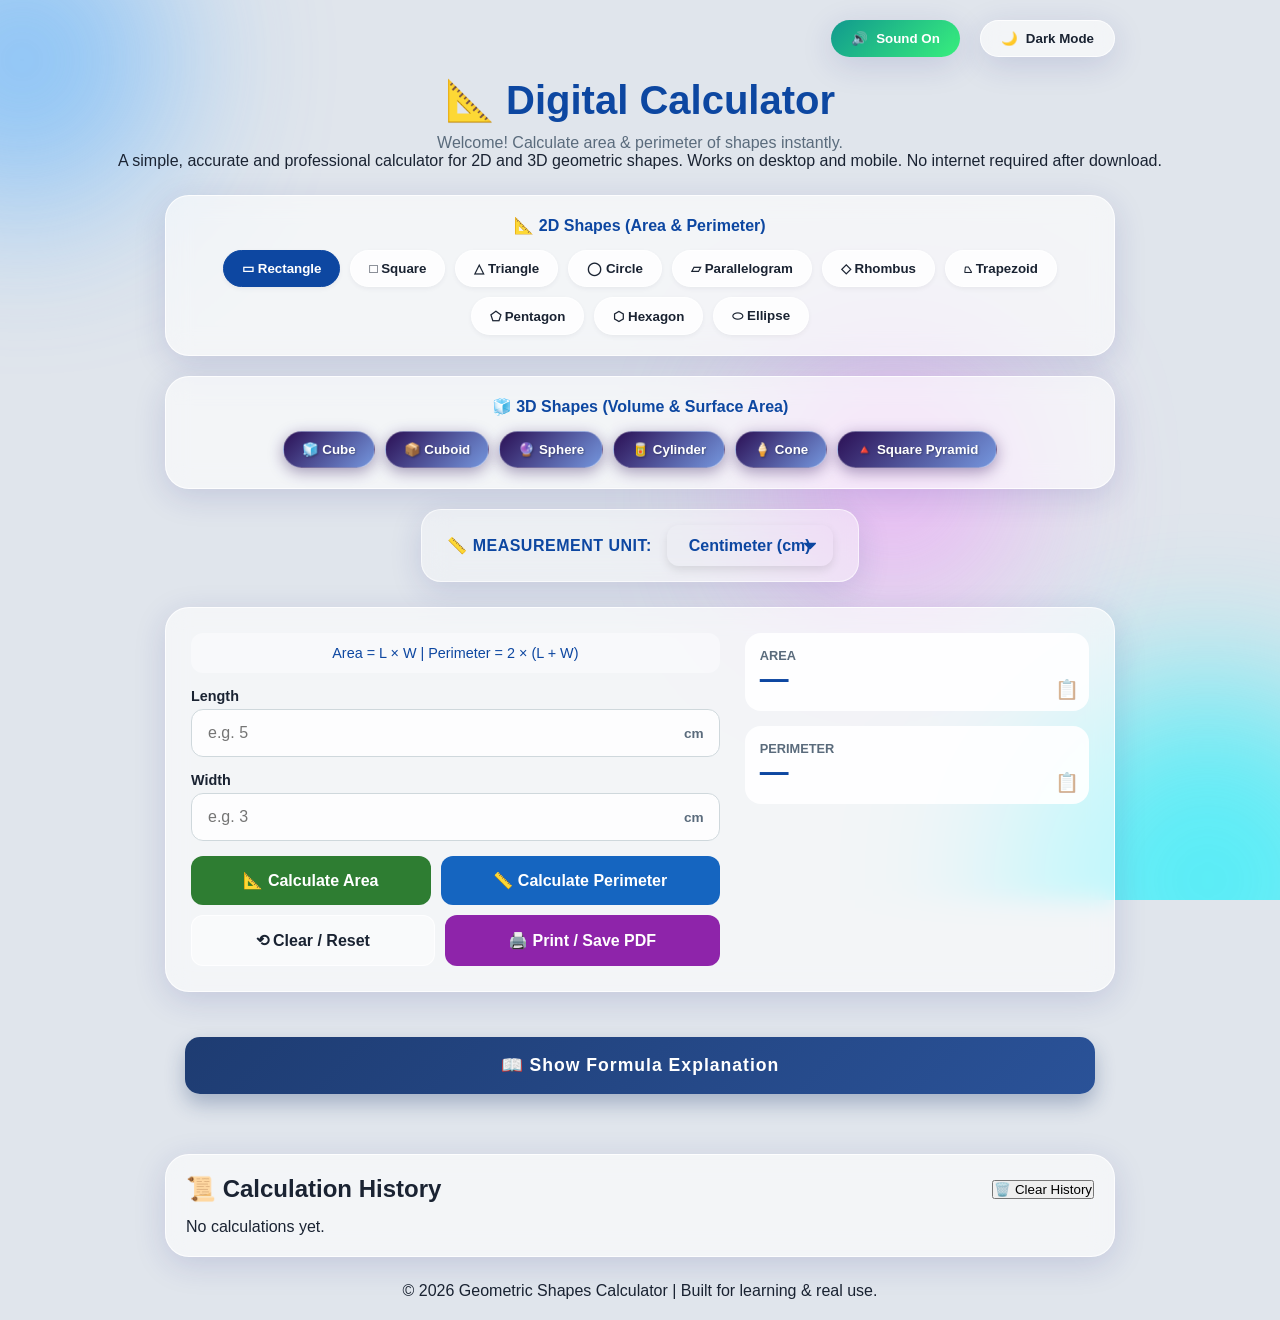
==== commit e228e0bb: "Add files via upload" ====
--- a/index.html
+++ b/index.html
@@ -1,370 +1,150 @@
-<!DOCTYPE html>
-<html lang="en">
-<head>
-  <meta charset="UTF-8">
-  <meta name="viewport" content="width=device-width, initial-scale=1.0">
-  <title>Digital Calculator</title>
-  
-  <link rel="icon" href="data:image/svg+xml,<svg xmlns=%22http://www.w3.org/2000/svg%22 viewBox=%220 0 100 100%22><text y=%22.9em%22 font-size=%2290%22>📐</text></svg>">
-  <link rel="manifest" href="manifest.json">
-  <meta name="theme-color" content="#0d47a1">
-
-  <meta http-equiv="Content-Security-Policy" content="default-src 'self'; script-src 'self' 'unsafe-inline' 'unsafe-eval'; style-src 'self' 'unsafe-inline'; img-src 'self' data:; object-src 'none'; base-uri 'self';">
-
-  <link rel="stylesheet" href="style.css">
-</head>
-<body>
-
-  <!-- Animated Background -->
-  <div class="animated-bg">
-    <div class="circle circle1"></div>
-    <div class="circle circle2"></div>
-    <div class="circle circle3"></div>
-  </div>
-
-  <!-- ================= TOP BAR ================= -->
-  <div class="top-bar">
-    <select id="languageSelect" class="theme-toggle" style="padding: 10px 15px; font-weight: bold; cursor: pointer; border-radius: 50px; outline: none; margin-right: 10px;" onchange="changeLanguage(this.value)">
-      <option value="en">🇬🇧 English</option>
-      <option value="ur">🇵🇰 Urdu</option>
-      <option value="ar">🇸🇦 Arabic</option>
-      <option value="hi">🇮🇳 Hindi</option>
-      <option value="zh-CN">🇨🇳 Chinese</option>
-      <option value="fr">🇫🇷 French</option>
-      <option value="es">🇪🇸 Spanish</option>
-    </select>
-
-    <button id="installAppBtn" class="theme-toggle hidden" style="background: linear-gradient(135deg, #ff416c 0%, #ff4b2b 100%); color: white; border: none; margin-right: 10px;">
-      <span class="toggle-icon">📲</span>
-      <span class="toggle-text">Install App</span>
-    </button>
-
-    <button id="soundToggle" class="theme-toggle" style="background: linear-gradient(135deg, #11998e 0%, #38ef7d 100%); margin-right: 10px;">
-      <span class="toggle-icon" id="soundIcon">🔊</span>
-      <span class="toggle-text" id="soundText">Sound On</span>
-    </button>
-
-    <button id="themeToggle" class="theme-toggle" aria-label="Toggle theme">
-      <span class="toggle-icon">🌙</span>
-      <span class="toggle-text">Dark Mode</span>
-    </button>
-  </div>
-
-  <!-- ================= HEADER ================= -->
-  <header class="site-header">
-    <h1>📐 Digital Calculator</h1>
-    <p class="welcome">Welcome! Calculate area & perimeter of shapes instantly.</p>
-    <p class="description">A simple, accurate and professional calculator for 2D and 3D geometric shapes.</p>
-  </header>
-
-  <!-- ================= TOOLS MENU ================= -->
-  <div class="modes-container">
-    <!-- Desktop Scientific Button (Mobile par bhi main button) -->
-    <button id="sciModeBtn" class="btn mode-btn" style="background: linear-gradient(135deg, #8e2de2, #4a00e0); color: white; padding: 15px 30px; font-size: 1.1rem; border-radius: 30px;">
-      🧮 Scientific Calculator
-    </button>
-
-    <!-- Mobile 3 Dots Menu Button -->
-    <button id="mobileMenuBtn" class="btn mobile-menu-btn">⋮</button>
-
-    <!-- Baqi Tools (Desktop par direct, Mobile par dropdown) -->
-    <div class="more-tools-menu" id="moreToolsMenu">
-      <button id="unitConvBtn" class="btn" style="background: linear-gradient(135deg, #11998e, #38ef7d); color: white; padding: 15px 25px; border-radius: 30px;">📏 Unit Converter</button>
-      <button id="ratioCalcBtn" class="btn" style="background: linear-gradient(135deg, #f12711, #f5af19); color: white; padding: 15px 25px; border-radius: 30px;">⚖️ Ratio</button>
-      <button id="percentageCalcBtn" class="btn" style="background: linear-gradient(135deg, #00b4db, #0083b0); color: white; padding: 15px 25px; border-radius: 30px;">📊 Percentage</button>
-      <button id="logCalcBtn" class="btn" style="background: linear-gradient(135deg, #8E2DE2, #4A00E0); color: white; padding: 15px 25px; border-radius: 30px;">📈 Logarithm</button>
-      <button id="mobileCurrencyBtn" class="btn" style="background: linear-gradient(135deg, #1e3c72 0%, #2a5298 100%); color: white; padding: 15px 25px; border-radius: 30px;">🌍 Currency</button>
-    </div>
-  </div>
-
-  <!-- ================= CURRENCY CONVERTER BUTTON (Desktop Only) ================= -->
-  <div style="width: 100%; max-width: 950px; margin: 0 auto 25px auto; padding: 0 10px;" class="desktop-currency-wrapper">
-    <button id="currencyCalcBtn" class="btn" style="width: 100%; padding: 18px; background: linear-gradient(135deg, #1e3c72 0%, #2a5298 100%); color: white; font-size: 1.2rem; border-radius: 15px; box-shadow: 0 10px 20px rgba(30, 60, 114, 0.4); font-weight: bold; display: flex; justify-content: center; align-items: center; gap: 10px;">
-      🌍 Currency Converter (Live Exchange Rates)
-    </button>
-  </div>
-
-  <!-- ================= SCIENTIFIC PANEL ================= -->
-  <div id="scientificPanel" class="calculator hidden" style="flex-direction: column; align-items: center; justify-content: center; max-width: 600px; margin: 0 auto 30px auto;">
-    <h2 style="color: var(--text-accent); margin-bottom: 20px;">🧮 Scientific Calculator</h2>
-    <input type="text" id="sciDisplay" readonly style="width: 100%; max-width: 400px; padding: 20px; font-size: 2rem; text-align: right; border-radius: 15px; border: 2px solid var(--glass-border); background: var(--input-bg); color: var(--text-primary); margin-bottom: 20px; box-shadow: inset 0 2px 10px rgba(0,0,0,0.1);">
-    <div id="sciButtons" style="display: grid; grid-template-columns: repeat(4, 1fr); gap: 10px; width: 100%; max-width: 400px;">
-      <button class="sci-btn" onclick="sciInput('sin(')">sin</button>
-      <button class="sci-btn" onclick="sciInput('cos(')">cos</button>
-      <button class="sci-btn" onclick="sciInput('tan(')">tan</button>
-      <button class="sci-btn" onclick="sciInput('π')">π</button>
-      <button class="sci-btn" onclick="sciInput('asin(')">sin⁻¹</button>
-      <button class="sci-btn" onclick="sciInput('acos(')">cos⁻¹</button>
-      <button class="sci-btn" onclick="sciInput('atan(')">tan⁻¹</button>
-      <button class="sci-btn" onclick="sciInput('!')">!</button>
-      <button class="sci-btn" onclick="sciInput('log(')">log</button>
-      <button class="sci-btn" onclick="sciInput('√(')">√</button>
-      <button class="sci-btn" onclick="sciInput('^2')">x²</button>
-      <button class="sci-btn" onclick="sciInput('^3')">x³</button>
-      <button class="sci-btn" onclick="sciInput('(')">(</button>
-      <button class="sci-btn" onclick="sciInput(')')">)</button>
-      <button class="sci-btn" onclick="sciClear()" style="color: #ff4b2b;">C</button>
-      <button class="sci-btn" onclick="sciDelete()" style="color: #ff4b2b;">⌫</button>
-      <button class="sci-btn num-btn" onclick="sciInput('7')">7</button>
-      <button class="sci-btn num-btn" onclick="sciInput('8')">8</button>
-      <button class="sci-btn num-btn" onclick="sciInput('9')">9</button>
-      <button class="sci-btn" onclick="sciInput('/')" style="color: #0d47a1;">÷</button>
-      <button class="sci-btn num-btn" onclick="sciInput('4')">4</button>
-      <button class="sci-btn num-btn" onclick="sciInput('5')">5</button>
-      <button class="sci-btn num-btn" onclick="sciInput('6')">6</button>
-      <button class="sci-btn" onclick="sciInput('*')" style="color: #0d47a1;">×</button>
-      <button class="sci-btn num-btn" onclick="sciInput('1')">1</button>
-      <button class="sci-btn num-btn" onclick="sciInput('2')">2</button>
-      <button class="sci-btn num-btn" onclick="sciInput('3')">3</button>
-      <button class="sci-btn" onclick="sciInput('-')" style="color: #0d47a1;">−</button>
-      <button class="sci-btn num-btn" onclick="sciInput('0')">0</button>
-      <button class="sci-btn num-btn" onclick="sciInput('.')">.</button>
-      <button class="sci-btn" onclick="sciCalculate()" style="background: #2e7d32; color: white; grid-column: span 2;">=</button>
-      <button class="sci-btn" onclick="sciInput('+')" style="color: #0d47a1;">+</button>
-    </div>
-    <button id="closeSciBtn" class="btn" style="margin-top: 20px; background: #ff4b2b; color: white; width: 100%; max-width: 400px;">Close Calculator</button>
-  </div>
-
-  <!-- ================= UNIT CONVERTER PANEL ================= -->
-  <div id="unitConverterPanel" class="calculator hidden" style="flex-direction: column; align-items: center; justify-content: center; max-width: 600px; margin: 0 auto 30px auto;">
-    <h2 style="color: var(--text-accent); margin-bottom: 20px;">📏 Universal Unit Converter</h2>
-    <div style="display: flex; gap: 10px; margin-bottom: 20px; width: 100%;">
-      <select id="convCategory" class="unit-selector select" style="flex: 1; padding: 12px; border-radius: 12px; font-weight: bold;" onchange="updateConverterUnits()">
-        <option value="length">Length</option>
-        <option value="weight">Weight</option>
-        <option value="temp">Temperature</option>
-        <option value="data">Data Storage</option>
-        <option value="time">Time</option>
-      </select>
-    </div>
-    <div style="display: flex; gap: 15px; width: 100%; flex-wrap: wrap; align-items: center;">
-      <div style="flex: 1; min-width: 200px;">
-        <input type="number" id="convInput" placeholder="Enter value" style="width: 100%; padding: 15px; border-radius: 12px; border: 2px solid var(--input-border); background: var(--input-bg); color: var(--text-primary); font-size: 1.2rem; outline: none;" oninput="convertUnit()">
-        <select id="convFrom" class="unit-selector select" style="width: 100%; margin-top: 10px; padding: 10px; border-radius: 10px;" onchange="convertUnit()"></select>
-      </div>
-      <div style="font-size: 1.5rem; color: var(--text-accent); font-weight: bold;">=</div>
-      <div style="flex: 1; min-width: 200px;">
-        <input type="text" id="convOutput" readonly placeholder="Result" style="width: 100%; padding: 15px; border-radius: 12px; border: 2px solid var(--glass-border); background: var(--result-bg); color: var(--text-accent); font-size: 1.2rem; font-weight: bold; outline: none;">
-        <select id="convTo" class="unit-selector select" style="width: 100%; margin-top: 10px; padding: 10px; border-radius: 10px;" onchange="convertUnit()"></select>
-      </div>
-    </div>
-    <button id="closeConvBtn" class="btn" style="margin-top: 25px; background: #ff4b2b; color: white; width: 100%;">Close Converter</button>
-  </div>
-
-  <!-- ================= RATIO PANEL ================= -->
-  <div id="ratioCalculatorPanel" class="calculator hidden" style="flex-direction: column; align-items: center; justify-content: center; max-width: 600px; margin: 0 auto 30px auto;">
-    <h2 style="color: var(--text-accent); margin-bottom: 20px;">⚖️ Ratio Calculator</h2>
-    <div style="display: flex; gap: 10px; width: 100%; margin-bottom: 15px;">
-      <input type="text" id="ratioInputs" placeholder="e.g. 10, 5, 20 (comma se alag karein)" style="flex: 1; padding: 15px; border-radius: 12px; border: 2px solid var(--input-border); background: var(--input-bg); color: var(--text-primary); font-size: 1.1rem; outline: none;">
-    </div>
-    <button class="btn btn-area" onclick="calculateRatio()" style="width: 100%; margin-bottom: 15px;">Calculate Ratio</button>
-    <div style="width: 100%; padding: 20px; background: var(--result-bg); border-radius: 12px; border: 1px solid var(--glass-border); text-align: center;">
-      <span style="font-size: 0.9rem; color: var(--text-secondary); text-transform: uppercase; font-weight: bold;">Simplest Ratio:</span>
-      <div id="ratioResult" style="font-size: 2rem; font-weight: 800; color: var(--text-accent); margin-top: 10px;">—</div>
-    </div>
-    <button id="closeRatioBtn" class="btn" style="margin-top: 25px; background: #ff4b2b; color: white; width: 100%;">Close Calculator</button>
-  </div>
-
-  <!-- ================= PERCENTAGE PANEL ================= -->
-  <div id="percentageCalculatorPanel" class="calculator hidden" style="flex-direction: column; align-items: center; justify-content: center; max-width: 600px; margin: 0 auto 30px auto;">
-    <h2 style="color: var(--text-accent); margin-bottom: 20px;">📊 Percentage Calculator</h2>
-    <div style="display: flex; gap: 15px; width: 100%; flex-wrap: wrap; margin-bottom: 20px;">
-      <div style="flex: 1; min-width: 200px;">
-        <label style="font-weight: 600; font-size: 0.9rem; margin-bottom: 5px; display: block;">Obtained Numbers</label>
-        <input type="number" id="percObtained" placeholder="e.g. 25" style="width: 100%; padding: 15px; border-radius: 12px; border: 2px solid var(--input-border); background: var(--input-bg); color: var(--text-primary); font-size: 1.1rem; outline: none;">
-      </div>
-      <div style="flex: 1; min-width: 200px;">
-        <label style="font-weight: 600; font-size: 0.9rem; margin-bottom: 5px; display: block;">Total Numbers</label>
-        <input type="number" id="percTotal" placeholder="e.g. 100" style="width: 100%; padding: 15px; border-radius: 12px; border: 2px solid var(--input-border); background: var(--input-bg); color: var(--text-primary); font-size: 1.1rem; outline: none;">
-      </div>
-    </div>
-    <button class="btn btn-area" onclick="calculatePercentage()" style="width: 100%; margin-bottom: 15px;">Calculate Percentage</button>
-    <div style="width: 100%; padding: 20px; background: var(--result-bg); border-radius: 12px; border: 1px solid var(--glass-border); text-align: center;">
-      <span style="font-size: 0.9rem; color: var(--text-secondary); text-transform: uppercase; font-weight: bold;">Result:</span>
-      <div id="percentageResult" style="font-size: 2.5rem; font-weight: 800; color: var(--text-accent); margin-top: 10px;">—</div>
-    </div>
-    <button id="closePercentageBtn" class="btn" style="margin-top: 25px; background: #ff4b2b; color: white; width: 100%;">Close Calculator</button>
-  </div>
-
-  <!-- ================= LOG PANEL ================= -->
-  <div id="logCalculatorPanel" class="calculator hidden" style="flex-direction: column; align-items: center; justify-content: center; max-width: 600px; margin: 0 auto 30px auto;">
-    <h2 style="color: var(--text-accent); margin-bottom: 20px;">📈 Logarithm Calculator</h2>
-    <div style="width: 100%; margin-bottom: 20px;">
-      <select id="logType" class="unit-selector select" style="width: 100%; padding: 15px; border-radius: 12px; border: 2px solid var(--input-border); background: var(--input-bg); color: var(--text-primary); font-size: 1.1rem; outline: none; font-weight: bold;">
-        <option value="log10">Log base 10 (Common Log)</option>
-        <option value="ln">Natural Log (ln - base e)</option>
-        <option value="log2">Log base 2 (Binary Log)</option>
-        <option value="custom">Custom Base (Log_b)</option>
-      </select>
-    </div>
-    <div style="display: flex; gap: 15px; width: 100%; flex-wrap: wrap; margin-bottom: 20px;">
-      <div style="flex: 1; min-width: 200px;">
-        <label style="font-weight: 600; font-size: 0.9rem; margin-bottom: 5px; display: block;">Number (x)</label>
-        <input type="number" id="logNumber" placeholder="e.g. 100" style="width: 100%; padding: 15px; border-radius: 12px; border: 2px solid var(--input-border); background: var(--input-bg); color: var(--text-primary); font-size: 1.1rem; outline: none;">
-      </div>
-      <div id="customBaseDiv" style="flex: 1; min-width: 200px; display: none;">
-        <label style="font-weight: 600; font-size: 0.9rem; margin-bottom: 5px; display: block;">Base (b)</label>
-        <input type="number" id="logBase" placeholder="e.g. 2" style="width: 100%; padding: 15px; border-radius: 12px; border: 2px solid var(--input-border); background: var(--input-bg); color: var(--text-primary); font-size: 1.1rem; outline: none;">
-      </div>
-    </div>
-    <button class="btn btn-area" onclick="calculateLog()" style="width: 100%; margin-bottom: 15px;">Calculate Logarithm</button>
-    <div style="width: 100%; padding: 20px; background: var(--result-bg); border-radius: 12px; border: 1px solid var(--glass-border); text-align: center;">
-      <span style="font-size: 0.9rem; color: var(--text-secondary); text-transform: uppercase; font-weight: bold;">Result:</span>
-      <div id="logResult" style="font-size: 2.5rem; font-weight: 800; color: var(--text-accent); margin-top: 10px;">—</div>
-    </div>
-    <button id="closeLogBtn" class="btn" style="margin-top: 25px; background: #ff4b2b; color: white; width: 100%;">Close Calculator</button>
-  </div>
-
-  <!-- ================= CURRENCY PANEL ================= -->
-  <div id="currencyCalculatorPanel" class="calculator hidden" style="flex-direction: column; align-items: center; justify-content: center; max-width: 600px; margin: 0 auto 30px auto;">
-    <h2 style="color: var(--text-accent); margin-bottom: 20px;">🌍 Currency Converter</h2>
-    <div style="display: flex; gap: 15px; width: 100%; flex-wrap: wrap; margin-bottom: 20px;">
-      <div style="flex: 1; min-width: 200px;">
-        <label style="font-weight: 600; font-size: 0.9rem; margin-bottom: 5px; display: block;">Amount</label>
-        <input type="number" id="currAmount" placeholder="e.g. 100" style="width: 100%; padding: 15px; border-radius: 12px; border: 2px solid var(--input-border); background: var(--input-bg); color: var(--text-primary); font-size: 1.1rem; outline: none;" oninput="convertCurrency()">
-      </div>
-    </div>
-    <div style="display: flex; gap: 15px; width: 100%; flex-wrap: wrap; align-items: center; margin-bottom: 20px;">
-      <div style="flex: 1; min-width: 150px;">
-        <label style="font-weight: 600; font-size: 0.9rem; margin-bottom: 5px; display: block;">From</label>
-        <select id="currFrom" class="unit-selector select" style="width: 100%; padding: 15px; border-radius: 12px; font-weight: bold;" onchange="convertCurrency()">
-          <option value="usd">🇺🇸 USD - US Dollar</option>
-          <option value="pkr">🇵🇰 PKR - Pakistani Rupee</option>
-          <option value="eur">🇪🇺 EUR - Euro</option>
-          <option value="gbp">🇬🇧 GBP - British Pound</option>
-          <option value="inr">🇮🇳 INR - Indian Rupee</option>
-          <option value="sar">🇸🇦 SAR - Saudi Riyal</option>
-          <option value="aed">🇦🇪 AED - UAE Dirham</option>
-        </select>
-      </div>
-      <div style="font-size: 1.5rem; color: var(--text-accent); font-weight: bold; margin-top: 20px;">⇌</div>
-      <div style="flex: 1; min-width: 150px;">
-        <label style="font-weight: 600; font-size: 0.9rem; margin-bottom: 5px; display: block;">To</label>
-        <select id="currTo" class="unit-selector select" style="width: 100%; padding: 15px; border-radius: 12px; font-weight: bold;" onchange="convertCurrency()">
-          <option value="pkr">🇵🇰 PKR - Pakistani Rupee</option>
-          <option value="usd">🇺🇸 USD - US Dollar</option>
-          <option value="eur">🇪🇺 EUR - Euro</option>
-          <option value="gbp">🇬🇧 GBP - British Pound</option>
-          <option value="inr">🇮🇳 INR - Indian Rupee</option>
-          <option value="sar">🇸🇦 SAR - Saudi Riyal</option>
-          <option value="aed">🇦🇪 AED - UAE Dirham</option>
-        </select>
-      </div>
-    </div>
-    <button class="btn btn-area" onclick="convertCurrency()" style="width: 100%; margin-bottom: 20px; font-weight: bold; font-size: 1.1rem; padding: 15px;">🔄 Convert Currency</button>
-    <div style="width: 100%; padding: 20px; background: var(--result-bg); border-radius: 12px; border: 1px solid var(--glass-border); text-align: center;">
-      <span style="font-size: 0.9rem; color: var(--text-secondary); text-transform: uppercase; font-weight: bold;">Converted Amount:</span>
-      <div id="currencyResult" style="font-size: 2.5rem; font-weight: 800; color: var(--text-accent); margin-top: 10px;">—</div>
-      <div id="currencyRateInfo" style="font-size: 0.8rem; color: var(--text-secondary); margin-top: 5px;">Fetching live rates...</div>
-    </div>
-    <button id="closeCurrencyBtn" class="btn" style="margin-top: 25px; background: #ff4b2b; color: white; width: 100%;">Close Calculator</button>
-  </div>
-
-  <!-- ================= 2D SHAPES ================= -->
-  <div class="shape-group" id="mainShapeGroups">
-    <h3 class="shape-group-title">📐 2D Shapes (Area & Perimeter)</h3>
-    <nav class="shape-nav" id="shapeNav">
-      <button class="shape-btn active" data-shape="rectangle">▭ Rectangle</button>
-      <button class="shape-btn" data-shape="square">□ Square</button>
-      <button class="shape-btn" data-shape="triangle">△ Triangle</button>
-      <button class="shape-btn" data-shape="circle">◯ Circle</button>
-      <button class="shape-btn" data-shape="parallelogram">▱ Parallelogram</button>
-      <button class="shape-btn" data-shape="rhombus">◇ Rhombus</button>
-      <button class="shape-btn" data-shape="trapezoid">⏢ Trapezoid</button>
-      <button class="shape-btn" data-shape="pentagon">⬠ Pentagon</button>
-      <button class="shape-btn" data-shape="hexagon">⬡ Hexagon</button>
-      <button class="shape-btn" data-shape="ellipse">⬭ Ellipse</button>
-    </nav>
-  </div>
-
-  <!-- ================= 3D SHAPES ================= -->
-  <div class="shape-group">
-    <h3 class="shape-group-title">🧊 3D Shapes (Volume & Surface Area)</h3>
-    <nav class="shape-nav" id="shapeNav3D">
-      <button class="shape-btn" data-shape="cube">🧊 Cube</button>
-      <button class="shape-btn" data-shape="cuboid">📦 Cuboid</button>
-      <button class="shape-btn" data-shape="sphere">🔮 Sphere</button>
-      <button class="shape-btn" data-shape="cylinder">🥫 Cylinder</button>
-      <button class="shape-btn" data-shape="cone">🍦 Cone</button>
-      <button class="shape-btn" data-shape="pyramid">🔺 Pyramid</button>
-      <button class="shape-btn" data-shape="hemisphere">🌗 Hemisphere</button>
-      <button class="shape-btn" data-shape="torus">🍩 Torus</button>
-    </nav>
-  </div>
-
-  <!-- ================= UNIT SELECTOR ================= -->
-  <div class="unit-selector">
-    <label for="unitSelect">📏 Measurement Unit:</label>
-    <select id="unitSelect">
-      <option value="cm">Centimeter (cm)</option>
-      <option value="m">Meter (m)</option>
-      <option value="in">Inch (in)</option>
-      <option value="ft">Foot (ft)</option>
-      <option value="km">Kilometer (km)</option>
-      <option value="mi">Mile (mi)</option>
-    </select>
-  </div>
-
-  <!-- ================= MAIN CALCULATOR ================= -->
-  <main class="calculator">
-    <section class="input-panel">
-      <div class="formula-hint" id="formulaHint">Select a shape to see its formula</div>
-      <div id="inputFields"></div>
-      <div class="action-buttons">
-        <button class="btn btn-area" id="btnArea">📐 Calculate Area</button>
-        <button class="btn btn-perimeter" id="btnPerimeter">📏 Calculate Perimeter</button>
-        <button class="btn btn-clear" id="btnClear">⟲ Clear / Reset</button>
-        <button class="btn btn-print" id="btnPrint">🖨️ Print / Save PDF</button>
-      </div>
-    </section>
-
-    <aside class="result-panel">
-      <div class="result-box">
-        <span class="result-label" id="label1">Area</span>
-        <div style="display: flex; justify-content: space-between; align-items: center; width: 100%;">
-          <span class="result-value" id="resultArea">—</span>
-          <button class="copy-btn" id="copyAreaBtn" title="Copy Area">📋</button>
-        </div>
-      </div>
-      <div class="result-box">
-        <span class="result-label" id="label2">Perimeter</span>
-        <div style="display: flex; justify-content: space-between; align-items: center; width: 100%;">
-          <span class="result-value" id="resultPerimeter">—</span>
-          <button class="copy-btn" id="copyPerimeterBtn" title="Copy Perimeter">📋</button>
-        </div>
-      </div>
-      <div class="error-box hidden" id="errorBox">
-        ⚠️ <span id="errorText"></span>
-      </div>
-    </aside>
-  </main>
-
-  <!-- ================= HISTORY ================= -->
-  <section class="history-section">
-    <div class="history-header">
-      <h2>📜 Calculation History</h2>
-      <button class="btn-clear-history" id="btnClearHistory">🗑️ Clear History</button>
-    </div>
-    <div class="history-list" id="historyList">
-      <p class="history-empty" id="historyEmpty">No calculations yet. Try one above!</p>
-    </div>
-  </section>
-
-  <!-- ================= EXPLANATION ================= -->
-  <section class="explanation-section">
-    <button class="explanation-toggle" id="explanationToggle">📖 Show Formula Explanation</button>
-    <div class="explanation-content hidden" id="explanationContent">
-      <h3 id="explanationTitle">Formula Explanation</h3>
-      <div class="explanation-body" id="explanationBody"><p>Select a shape to see its explanation.</p></div>
-    </div>
-  </section>
-
-  <!-- ================= FOOTER ================= -->
-  <footer class="site-footer">
-    <p>© 2026 Digital Calculator | Built for learning & real use.</p>
-    <p>Developed with ❤️ by <strong>Mr. Computer</strong></p>
-  </footer>
-
-  <script src="script.js"></script>
-</body>
+<!DOCTYPE html>
+<html lang="en">
+<head>
+  <meta charset="UTF-8">
+    <meta name="viewport" content="width=device-width, initial-scale=1.0">
+  <title>Digital Calculator</title>
+  <!-- Favicon (Tab ka icon) -->
+  <link rel="icon" href="data:image/svg+xml,<svg xmlns=%22http://www.w3.org/2000/svg%22 viewBox=%220 0 100 100%22><text y=%22.9em%22 font-size=%2290%22>📐</text></svg>">
+  <link rel="stylesheet" href="style.css">
+</head>
+<body>
+
+  <!-- Modern Animated Background -->
+  <div class="animated-bg">
+    <div class="circle circle1"></div>
+    <div class="circle circle2"></div>
+    <div class="circle circle3"></div>
+  </div>
+
+  <!-- ================= TOP BAR WITH DARK MODE TOGGLE ================= -->
+   <div class="top-bar">
+    <!-- Naya Sound Button -->
+    <button id="soundToggle" class="theme-toggle" style="background: linear-gradient(135deg, #11998e 0%, #38ef7d 100%); margin-right: 10px;">
+      <span class="toggle-icon" id="soundIcon">🔊</span>
+      <span class="toggle-text" id="soundText">Sound On</span>
+    </button>
+
+    <button id="themeToggle" class="theme-toggle" aria-label="Toggle theme">
+      <span class="toggle-icon">🌙</span>
+      <span class="toggle-text">Dark Mode</span>
+    </button>
+  </div>
+
+  <!-- ================= HEADER ================= -->
+  <header class="site-header">
+    <h1>📐 Digital  Calculator</h1>
+    <p class="welcome">Welcome! Calculate area & perimeter of shapes instantly.</p>
+    <p class="description">
+      A simple, accurate and professional calculator for 2D and 3D geometric shapes.
+      Works on desktop and mobile. No internet required after download.
+    </p>
+  </header>
+
+     <!-- ================= 2D SHAPES ================= -->
+  <div class="shape-group">
+    <h3 class="shape-group-title">📐 2D Shapes (Area & Perimeter)</h3>
+    <nav class="shape-nav" id="shapeNav">
+      <button class="shape-btn active" data-shape="rectangle">▭ Rectangle</button>
+      <button class="shape-btn" data-shape="square">□ Square</button>
+      <button class="shape-btn" data-shape="triangle">△ Triangle</button>
+      <button class="shape-btn" data-shape="circle">◯ Circle</button>
+      <button class="shape-btn" data-shape="parallelogram">▱ Parallelogram</button>
+      <button class="shape-btn" data-shape="rhombus">◇ Rhombus</button>
+      <button class="shape-btn" data-shape="trapezoid">⏢ Trapezoid</button>
+      <button class="shape-btn" data-shape="pentagon">⬠ Pentagon</button>
+      <button class="shape-btn" data-shape="hexagon">⬡ Hexagon</button>
+      <button class="shape-btn" data-shape="ellipse">⬭ Ellipse</button>
+    </nav>
+  </div>
+
+  <!-- ================= 3D SHAPES ================= -->
+  <div class="shape-group">
+    <h3 class="shape-group-title">🧊 3D Shapes (Volume & Surface Area)</h3>
+    <nav class="shape-nav" id="shapeNav3D">
+      <button class="shape-btn" data-shape="cube">🧊 Cube</button>
+      <button class="shape-btn" data-shape="cuboid">📦 Cuboid</button>
+      <button class="shape-btn" data-shape="sphere">🔮 Sphere</button>
+      <button class="shape-btn" data-shape="cylinder">🥫 Cylinder</button>
+      <button class="shape-btn" data-shape="cone">🍦 Cone</button>
+      <button class="shape-btn" data-shape="pyramid">🔺 Square Pyramid</button>
+    </nav>
+  </div>
+  
+   <!-- ================= UNIT SELECTOR ================= -->
+  <div class="unit-selector">
+    <label for="unitSelect">📏 Measurement Unit:</label>
+    <select id="unitSelect">
+      <option value="cm">Centimeter (cm)</option>
+      <option value="m">Meter (m)</option>
+      <option value="in">Inch (in)</option>
+      <option value="ft">Foot (ft)</option>
+      <option value="km">Kilometer (km)</option>
+      <option value="mi">Mile (mi)</option>
+    </select>
+  </div>
+
+  <main class="calculator">
+    <section class="input-panel">
+      <div class="formula-hint" id="formulaHint">Select a shape to see its formula</div>
+      <div id="inputFields"></div>
+                <div class="action-buttons">
+        <button class="btn btn-area" id="btnArea">📐 Calculate Area</button>
+        <button class="btn btn-perimeter" id="btnPerimeter">📏 Calculate Perimeter</button>
+        <button class="btn btn-clear" id="btnClear">⟲ Clear / Reset</button>
+        <button class="btn btn-print" id="btnPrint">🖨️ Print / Save PDF</button>
+      </div>
+    </section>
+
+       <aside class="result-panel">
+            <div class="result-box">
+        <span class="result-label" id="label1">Area</span>
+        <div style="display: flex; justify-content: space-between; align-items: center; width: 100%;">
+          <span class="result-value" id="resultArea">—</span>
+          <button class="copy-btn" id="copyAreaBtn" title="Copy Area">📋</button>
+        </div>
+      </div>
+      <div class="result-box">
+        <span class="result-label" id="label2">Perimeter</span>
+        <div style="display: flex; justify-content: space-between; align-items: center; width: 100%;">
+          <span class="result-value" id="resultPerimeter">—</span>
+          <button class="copy-btn" id="copyPerimeterBtn" title="Copy Perimeter">📋</button>
+        </div>
+      </div>
+      <div class="error-box hidden" id="errorBox">
+        ⚠️ <span id="errorText"></span>
+      </div>
+    </aside>
+  </main>
+
+  <!-- ================= FORMULA EXPLANATION ================= -->
+  <section class="explanation-section">
+    <button class="explanation-toggle" id="explanationToggle">
+      📖 Show Formula Explanation
+    </button>
+    <div class="explanation-content hidden" id="explanationContent">
+      <h3 id="explanationTitle">Formula Explanation</h3>
+      <div class="explanation-body" id="explanationBody">
+        <p>Select a shape to see its explanation.</p>
+      </div>
+    </div>
+  </section>
+
+  <!-- ================= CALCULATION HISTORY ================= -->
+  <section class="history-section">
+    <div class="history-header">
+      <h2>📜 Calculation History</h2>
+      <button class="btn-clear-history" id="btnClearHistory">🗑️ Clear History</button>
+    </div>
+    <div class="history-list" id="historyList">
+      <p class="history-empty" id="historyEmpty">No calculations yet. Try one above!</p>
+    </div>
+  </section>
+
+  <footer class="site-footer">
+    <p>© 2026 Geometric Shapes Calculator | Built for learning & real use.</p>
+  </footer>
+
+  <script src="script.js"></script>
+</body>
 </html>
--- a/style.css
+++ b/style.css
@@ -1,255 +1,405 @@
-/* ============================================================
-   DIGITAL CALCULATOR - FINAL MASTER STYLESHEET (V10)
-   ============================================================ */
-
-:root {
-  --bg-color: #e0e5ec;
-  --text-primary: #1a2332;
-  --text-secondary: #5a6b7c;
-  --text-accent: #0d47a1;
-  --glass-bg: rgba(255, 255, 255, 0.6);
-  --glass-border: rgba(255, 255, 255, 0.8);
-  --glass-shadow: 0 8px 32px 0 rgba(31, 38, 135, 0.15);
-  --input-bg: rgba(255, 255, 255, 0.8);
-  --input-border: #cfd8dc;
-  --btn-area-bg: #2e7d32;
-  --btn-perimeter-bg: #1565c0;
-  --btn-clear-bg: rgba(255, 255, 255, 0.5);
-  --result-bg: rgba(255, 255, 255, 0.9);
-}
-
-body.dark-mode {
-  --bg-color: #0f0c29;
-  --text-primary: #eaeaea;
-  --text-secondary: #b0bec5;
-  --text-accent: #64b5f6;
-  --glass-bg: rgba(22, 33, 62, 0.6);
-  --glass-border: rgba(255, 255, 255, 0.1);
-  --glass-shadow: 0 8px 32px 0 rgba(0, 0, 0, 0.5);
-  --input-bg: rgba(15, 52, 96, 0.8);
-  --input-border: #1a5490;
-  --result-bg: rgba(22, 33, 62, 0.9);
-}
-
-/* Reset & Body */
-* { box-sizing: border-box; margin: 0; padding: 0; font-family: 'Segoe UI', Tahoma, sans-serif; }
-body {
-  background-color: var(--bg-color);
-  color: var(--text-primary);
-  min-height: 100vh;
-  display: flex;
-  flex-direction: column; /* Sab kuch vertical set karein */
-  align-items: center;
-  padding: 20px;
-  overflow-x: hidden;
-  transition: background-color 0.5s ease;
-}
-
-/* Animated Background */
-.animated-bg { position: fixed; top: 0; left: 0; width: 100%; height: 100%; z-index: -1; overflow: hidden; }
-.circle { position: absolute; border-radius: 50%; filter: blur(80px); opacity: 0.6; animation: float 10s infinite ease-in-out alternate; }
-.circle1 { width: 300px; height: 300px; background: #4facfe; top: -10%; left: -10%; }
-.circle2 { width: 400px; height: 400px; background: #00f2fe; bottom: -20%; right: -10%; animation-delay: -5s; }
-.circle3 { width: 250px; height: 250px; background: #f093fb; top: 40%; left: 60%; animation-delay: -2s; }
-body.dark-mode .circle1 { background: #ff6a00; opacity: 0.3; }
-body.dark-mode .circle2 { background: #ee0979; opacity: 0.3; }
-body.dark-mode .circle3 { background: #4facfe; opacity: 0.2; }
-@keyframes float { 0% { transform: translate(0, 0) scale(1); } 100% { transform: translate(50px, 50px) scale(1.1); } }
-
-/* Top Bar */
-.top-bar { width: 100%; max-width: 950px; display: flex; justify-content: flex-end; align-items: center; flex-wrap: wrap; gap: 12px; margin-bottom: 20px; position: relative; z-index: 9999; }
-.theme-toggle { display: flex; align-items: center; gap: 8px; padding: 10px 20px; border: 1px solid var(--glass-border); border-radius: 50px; background: var(--glass-bg); backdrop-filter: blur(10px); color: var(--text-primary); font-weight: 700; cursor: pointer; transition: all 0.3s ease; box-shadow: var(--glass-shadow); }
-.theme-toggle:hover { transform: translateY(-2px); }
-#soundToggle { background: linear-gradient(135deg, #11998e 0%, #38ef7d 100%); color: white; border: none; }
-#languageSelect { appearance: none; background: var(--glass-bg) !important; border: 1px solid var(--glass-border) !important; color: var(--text-primary) !important; padding: 10px 30px 10px 20px !important; border-radius: 50px !important; font-weight: 700; cursor: pointer; outline: none; box-shadow: var(--glass-shadow); text-align: center; background-image: url("data:image/svg+xml,%3Csvg xmlns='http://www.w3.org/2000/svg' viewBox='0 0 24 24' fill='%230d47a1'%3E%3Cpath d='M7 10l5 5 5-5z'/%3E%3C/svg%3E") !important; background-repeat: no-repeat !important; background-position: right 10px center !important; background-size: 16px !important; }
-#languageSelect option { background-color: #1a1a2e; color: #ffffff; }
-
-/* Header */
-.site-header { text-align: center; margin-bottom: 25px; }
-.site-header h1 { font-size: 2.5rem; color: var(--text-accent); margin-bottom: 10px; }
-.welcome { color: var(--text-secondary); font-weight: 500; }
-
-/* Panels */
-.shape-group, .calculator, .history-section, .explanation-content, .explanation-toggle { background: var(--glass-bg); backdrop-filter: blur(12px); border: 1px solid var(--glass-border); box-shadow: var(--glass-shadow); border-radius: 24px; width: 100%; max-width: 950px; margin-bottom: 20px; padding: 20px; }
-.shape-group-title { font-size: 1rem; color: var(--text-accent); margin-bottom: 15px; text-align: center; }
-.shape-nav { display: flex; flex-wrap: wrap; gap: 10px; justify-content: center; }
-
-/* Shape Buttons */
-.shape-btn { background: var(--input-bg); border: 1px solid var(--glass-border); color: var(--text-primary); padding: 10px 18px; border-radius: 30px; font-weight: 600; cursor: pointer; transition: all 0.3s ease; box-shadow: 0 2px 5px rgba(0,0,0,0.05); }
-.shape-btn:hover { transform: translateY(-2px); box-shadow: 0 5px 15px rgba(0,0,0,0.1); }
-.shape-btn.active { background: var(--text-accent); color: white; border-color: var(--text-accent); }
-#shapeNav3D .shape-btn { background: linear-gradient(135deg, #2b1055 0%, #7597de 100%); color: #ffffff; border: 1px solid rgba(255, 255, 255, 0.3); }
-#shapeNav3D .shape-btn.active { background: linear-gradient(135deg, #e65c00 0%, #F9D423 100%); color: #1a1a1a; border-color: #F9D423; }
-
-/* Main Calculator Area */
-main.calculator { display: flex; flex-wrap: wrap; gap: 25px; padding: 25px; }
-.input-panel { flex: 2 1 320px; }
-.result-panel { flex: 1 1 240px; display: flex; flex-direction: column; gap: 15px; }
-.formula-hint { background: rgba(255,255,255,0.4); padding: 12px; border-radius: 12px; margin-bottom: 15px; font-size: 0.9rem; text-align: center; color: var(--text-accent); }
-body.dark-mode .formula-hint { background: rgba(0,0,0,0.3); }
-
-/* Inputs */
-.input-group { display: flex; flex-direction: column; gap: 5px; margin-bottom: 15px; }
-.input-group label { font-weight: 600; font-size: 0.9rem; }
-.input-with-unit { position: relative; display: flex; align-items: center; }
-.input-with-unit input { width: 100%; padding: 14px 55px 14px 16px !important; border-radius: 12px; border: 1px solid var(--input-border); background: var(--input-bg); color: var(--text-primary); font-size: 16px; font-weight: 600; outline: none; transition: 0.3s; box-shadow: inset 0 2px 5px rgba(0,0,0,0.05); }
-.input-with-unit input:focus { border-color: var(--text-accent); box-shadow: 0 0 0 3px rgba(13, 71, 161, 0.2); }
-.input-unit-label { position: absolute; right: 16px !important; font-weight: 800; color: var(--text-accent); font-size: 0.85rem; text-transform: uppercase; pointer-events: none; background: var(--glass-bg); padding: 4px 8px; border-radius: 6px; }
-.input-with-unit input::-webkit-outer-spin-button, .input-with-unit input::-webkit-inner-spin-button { -webkit-appearance: none !important; margin: 0 !important; }
-
-/* Result Boxes */
-.result-box { background: var(--result-bg); padding: 15px; border-radius: 16px; display: flex; flex-direction: column; position: relative; }
-.result-label { font-size: 0.8rem; text-transform: uppercase; font-weight: 700; color: var(--text-secondary); }
-.result-value { font-size: 1.8rem; font-weight: 800; color: var(--text-accent); word-break: break-word; }
-.copy-btn { position: absolute; right: 10px; bottom: 10px; background: none; border: none; font-size: 1.2rem; cursor: pointer; opacity: 0.6; transition: 0.2s; }
-.copy-btn:hover { opacity: 1; transform: scale(1.2); }
-
-/* Action Buttons */
-.action-buttons { display: flex; flex-wrap: wrap; gap: 10px; margin-top: 15px; }
-.btn { flex: 1 1 auto; padding: 15px; border: none; border-radius: 12px; font-weight: 700; font-size: 1rem; cursor: pointer; transition: 0.3s; display: flex; justify-content: center; align-items: center; gap: 5px; }
-.btn-area { background: var(--btn-area-bg); color: white; }
-.btn-perimeter { background: var(--btn-perimeter-bg); color: white; }
-.btn-clear { background: var(--btn-clear-bg); color: var(--text-primary); border: 1px solid var(--glass-border); }
-.btn-print { background: #8e24aa; color: white; }
-.btn:hover { transform: translateY(-3px); box-shadow: 0 5px 15px rgba(0,0,0,0.2); }
-
-/* Currency / Unit / Log Panel Buttons (Hidden Logic) */
-#unitConverterPanel, #scientificPanel, #ratioCalculatorPanel, #percentageCalculatorPanel, #logCalculatorPanel, #currencyCalculatorPanel {
-  display: flex; flex-direction: column; align-items: center; justify-content: center; margin: 0 auto 30px auto;
-}
-#unitConverterPanel.hidden, #scientificPanel.hidden, #ratioCalculatorPanel.hidden, #percentageCalculatorPanel.hidden, #logCalculatorPanel.hidden, #currencyCalculatorPanel.hidden {
-  display: none !important;
-}
-
-/* Tools Container */
-.modes-container { display: flex !important; flex-wrap: wrap !important; justify-content: center !important; gap: 12px !important; width: 100%; max-width: 950px; margin-bottom: 25px; }
-.mode-btn, .more-tools-menu .btn { padding: 15px 25px; border-radius: 30px; font-weight: 700; white-space: nowrap; }
-.mobile-menu-btn { display: none !important; }
-.more-tools-menu { display: flex !important; gap: 12px !important; position: static !important; }
-
-/* History & Explanation */
-.history-section, .explanation-section { width: 100%; max-width: 950px; padding: 20px; margin-bottom: 25px; }
-.history-header { display: flex; justify-content: space-between; align-items: center; margin-bottom: 15px; }
-.history-list { max-height: 250px; overflow-y: auto; display: flex; flex-direction: column; gap: 10px; }
-.history-item { background: var(--input-bg); padding: 12px; border-radius: 12px; display: flex; justify-content: space-between; align-items: center; border: 1px solid var(--glass-border); }
-.history-shape-badge { background: var(--text-accent); color: white; padding: 4px 10px; border-radius: 20px; font-size: 0.8rem; font-weight: bold; }
-.btn-clear-history { background: linear-gradient(135deg, #ff416c 0%, #ff4b2b 100%); color: white; border: none; padding: 10px 20px; border-radius: 12px; font-weight: 700; cursor: pointer; box-shadow: 0 4px 15px rgba(255, 65, 108, 0.4); }
-.explanation-toggle { width: 100%; max-width: 950px; padding: 18px; margin-bottom: 15px; cursor: pointer; font-weight: bold; color: white !important; background: linear-gradient(135deg, #1e3c72 0%, #2a5298 100%) !important; border: none; font-size: 1.1rem; border-radius: 15px; }
-.explanation-content { width: 100%; max-width: 950px; padding: 25px; margin-bottom: 25px; }
-.explanation-formula-box { background: #f8f9fa; padding: 15px; border-radius: 10px; margin: 10px 0; font-family: monospace; font-size: 1.1rem; border-left: 4px solid #2a5298; }
-body.dark-mode .explanation-formula-box { background: rgba(0,0,0,0.2); color: #e0e0e0; }
-
-/* Scientific Calculator */
-#scientificPanel { max-width: 500px; padding: 30px; }
-.sci-btn { padding: 15px 10px; font-size: 1.2rem; font-weight: 700; border: 1px solid var(--glass-border); border-radius: 15px; background: rgba(255, 255, 255, 0.5); color: var(--text-primary); cursor: pointer; transition: 0.2s; }
-body.dark-mode .sci-btn { background: rgba(0, 0, 0, 0.3); }
-.sci-btn:hover { transform: translateY(-2px); background: rgba(255, 255, 255, 0.8); }
-
-/* Utilities */
-.hidden { display: none !important; }
-.error-box { background: #ffebee; color: #c62828; padding: 12px; border-radius: 12px; margin-top: 10px; font-weight: bold; }
-
-/* === MOBILE VIEW === */
-@media (max-width: 768px) {
-  .site-header h1 { font-size: 1.8rem; }
-  .shape-nav { display: grid; grid-template-columns: 1fr 1fr; }
-  .shape-btn:last-child { grid-column: span 2; }
-  .btn { flex: 1 1 100%; }
-  .top-bar { justify-content: center; }
-  .history-item { flex-direction: column; align-items: flex-start; gap: 8px; }
-  .modes-container { flex-wrap: nowrap !important; justify-content: space-between !important; }
-  .mode-btn { flex: 1 1 0 !important; padding: 12px 10px !important; font-size: 0.9rem !important; }
-  .mobile-menu-btn { display: block !important; flex: 0 0 auto !important; background: var(--glass-bg) !important; color: var(--text-primary) !important; border: 1px solid var(--glass-border) !important; font-size: 1.5rem !important; padding: 10px 15px !important; border-radius: 30px !important; }
-  .more-tools-menu { display: none !important; flex-direction: column !important; position: absolute !important; top: 60px !important; right: 20px !important; background: var(--glass-bg) !important; backdrop-filter: blur(20px) !important; border: 1px solid var(--glass-border) !important; border-radius: 15px !important; padding: 10px !important; box-shadow: 0 10px 30px rgba(0,0,0,0.5) !important; z-index: 10000 !important; min-width: 200px !important; }
-  .more-tools-menu.show-menu { display: flex !important; }
-  .more-tools-menu .btn { width: 100% !important; margin-bottom: 5px !important; justify-content: flex-start !important; }
-}/* ============================================================
-   CURRENCY DUPLICATE FIX
-   ============================================================ */
-
-/* Upar wale chote Currency button ko chhupa dein (Desktop aur Mobile dono par) */
-#mobileCurrencyBtn {
-  display: none !important;
-}/* ============================================================
-   LUXURY MEASUREMENT UNIT SELECTOR
-   ============================================================ */
-
-/* 1. Main Container (Glass Effect) */
-.unit-selector {
-  display: flex;
-  align-items: center;
-  justify-content: center;
-  gap: 15px;
-  background: var(--glass-bg);
-  backdrop-filter: blur(15px);
-  border: 1px solid var(--glass-border);
-  border-radius: 15px;
-  padding: 15px 25px;
-  margin: 0 auto 25px auto;
-  width: 100%;
-  max-width: 950px;
-  box-shadow: var(--glass-shadow);
-}
-
-/* 2. Label (Text) */
-.unit-selector label {
-  font-weight: 700;
-  color: var(--text-accent);
-  font-size: 1rem;
-  text-transform: uppercase;
-  letter-spacing: 0.5px;
-}
-
-/* 3. Dropdown (Select Box) */
-.unit-selector select {
-  background: rgba(255, 255, 255, 0.1);
-  color: var(--text-primary);
-  border: 1px solid var(--glass-border);
-  border-radius: 10px;
-  padding: 10px 35px 10px 15px; /* Right side par arrow ke liye jagah */
-  font-size: 1rem;
-  font-weight: 600;
-  cursor: pointer;
-  outline: none;
-  appearance: none;
-  -webkit-appearance: none;
-  -moz-appearance: none;
-  transition: all 0.3s ease;
-  
-  /* Custom Arrow */
-  background-image: url("data:image/svg+xml,%3Csvg xmlns='http://www.w3.org/2000/svg' viewBox='0 0 24 24' fill='%2364b5f6'%3E%3Cpath d='M7 10l5 5 5-5z'/%3E%3C/svg%3E");
-  background-repeat: no-repeat;
-  background-position: right 10px center;
-  background-size: 18px;
-}
-
-/* 4. Hover aur Focus Effect */
-.unit-selector select:hover, 
-.unit-selector select:focus {
-  background-color: rgba(255, 255, 255, 0.2);
-  border-color: var(--text-accent);
-  box-shadow: 0 0 10px rgba(13, 71, 161, 0.3);
-}
-
-/* 5. Dropdown Options (List) */
-.unit-selector select option {
-  background-color: #1a1a2e;
-  color: #ffffff;
-  font-weight: 600;
-  padding: 10px;
-}
-
-/* 6. Mobile Responsive */
-@media (max-width: 768px) {
-  .unit-selector {
-    flex-direction: column;
-    gap: 10px;
-    padding: 15px;
-  }
-  
-  .unit-selector select {
-    width: 100%;
-    text-align: center;
-    background-position: right 15px center;
-  }
+/* ============================================================
+   MODERN GLASSMORPHISM DESIGN (v7)
+   ============================================================ */
+
+:root {
+  --bg-color: #e0e5ec;
+  --text-primary: #1a2332;
+  --text-secondary: #5a6b7c;
+  --text-accent: #0d47a1;
+  --glass-bg: rgba(255, 255, 255, 0.6);
+  --glass-border: rgba(255, 255, 255, 0.8);
+  --glass-shadow: 0 8px 32px 0 rgba(31, 38, 135, 0.15);
+  --input-bg: rgba(255, 255, 255, 0.8);
+  --input-border: #cfd8dc;
+  --btn-area-bg: #2e7d32;
+  --btn-perimeter-bg: #1565c0;
+  --btn-clear-bg: rgba(255, 255, 255, 0.5);
+  --result-bg: rgba(255, 255, 255, 0.9);
+}
+
+body.dark-mode {
+  --bg-color: #0f0c29;
+  --text-primary: #eaeaea;
+  --text-secondary: #b0bec5;
+  --text-accent: #64b5f6;
+  --glass-bg: rgba(22, 33, 62, 0.6);
+  --glass-border: rgba(255, 255, 255, 0.1);
+  --glass-shadow: 0 8px 32px 0 rgba(0, 0, 0, 0.5);
+  --input-bg: rgba(15, 52, 96, 0.8);
+  --input-border: #1a5490;
+  --result-bg: rgba(22, 33, 62, 0.9);
+}
+
+* {
+  box-sizing: border-box;
+  margin: 0;
+  padding: 0;
+  font-family: 'Segoe UI', Tahoma, sans-serif;
+}
+
+body {
+  background-color: var(--bg-color);
+  color: var(--text-primary);
+  min-height: 100vh;
+  display: flex;
+  flex-direction: column;
+  align-items: center;
+  padding: 20px;
+  overflow-x: hidden;
+  transition: background-color 0.5s ease;
+}
+
+/* --- Animated Background Circles --- */
+.animated-bg {
+  position: fixed;
+  top: 0; left: 0; width: 100%; height: 100%;
+  z-index: -1;
+  overflow: hidden;
+}
+.circle {
+  position: absolute;
+  border-radius: 50%;
+  filter: blur(80px);
+  opacity: 0.6;
+  animation: float 10s infinite ease-in-out alternate;
+}
+.circle1 { width: 300px; height: 300px; background: #4facfe; top: -10%; left: -10%; }
+.circle2 { width: 400px; height: 400px; background: #00f2fe; bottom: -20%; right: -10%; animation-delay: -5s; }
+.circle3 { width: 250px; height: 250px; background: #f093fb; top: 40%; left: 60%; animation-delay: -2s; }
+
+body.dark-mode .circle1 { background: #ff6a00; opacity: 0.3; }
+body.dark-mode .circle2 { background: #ee0979; opacity: 0.3; }
+body.dark-mode .circle3 { background: #4facfe; opacity: 0.2; }
+
+@keyframes float {
+  0% { transform: translate(0, 0) scale(1); }
+  100% { transform: translate(50px, 50px) scale(1.1); }
+}
+
+/* --- Top Bar & Theme Toggle --- */
+.top-bar {
+  width: 100%;
+  max-width: 950px;
+  display: flex;
+  justify-content: flex-end;
+  gap: 10px;
+  margin-bottom: 20px;
+}
+
+.theme-toggle {
+  display: flex;
+  align-items: center;
+  gap: 8px;
+  padding: 10px 20px;
+  border: 1px solid var(--glass-border);
+  border-radius: 50px;
+  background: var(--glass-bg);
+  backdrop-filter: blur(10px);
+  color: var(--text-primary);
+  font-weight: 700;
+  cursor: pointer;
+  transition: all 0.3s ease;
+  box-shadow: var(--glass-shadow);
+}
+
+.theme-toggle:hover { transform: translateY(-2px); }
+#soundToggle { background: linear-gradient(135deg, #11998e 0%, #38ef7d 100%); color: white; border: none; }
+
+/* --- Glass Panels --- */
+.shape-group, .calculator, .history-section, .explanation-content, .explanation-toggle {
+  background: var(--glass-bg);
+  backdrop-filter: blur(12px);
+  border: 1px solid var(--glass-border);
+  box-shadow: var(--glass-shadow);
+  border-radius: 24px;
+}
+
+.site-header { text-align: center; margin-bottom: 25px; }
+.site-header h1 { font-size: 2.5rem; color: var(--text-accent); margin-bottom: 10px; }
+.welcome { color: var(--text-secondary); font-weight: 500; }
+
+/* --- Shape Buttons --- */
+.shape-group { width: 100%; max-width: 950px; padding: 20px; margin-bottom: 20px; }
+.shape-group-title { font-size: 1rem; color: var(--text-accent); margin-bottom: 15px; text-align: center; }
+.shape-nav { display: flex; flex-wrap: wrap; gap: 10px; justify-content: center; }
+
+.shape-btn {
+  background: var(--input-bg);
+  border: 1px solid var(--glass-border);
+  color: var(--text-primary);
+  padding: 10px 18px;
+  border-radius: 30px;
+  font-weight: 600;
+  cursor: pointer;
+  transition: all 0.3s ease;
+  box-shadow: 0 2px 5px rgba(0,0,0,0.05);
+}
+.shape-btn:hover { transform: translateY(-2px); box-shadow: 0 5px 15px rgba(0,0,0,0.1); }
+.shape-btn.active { background: var(--text-accent); color: white; border-color: var(--text-accent); }
+
+/* --- Main Calculator Area --- */
+.calculator { display: flex; flex-wrap: wrap; gap: 25px; width: 100%; max-width: 950px; padding: 25px; margin-bottom: 25px; }
+.input-panel { flex: 2 1 320px; }
+.result-panel { flex: 1 1 240px; display: flex; flex-direction: column; gap: 15px; }
+
+.formula-hint { background: rgba(255,255,255,0.4); padding: 12px; border-radius: 12px; margin-bottom: 15px; font-size: 0.9rem; text-align: center; color: var(--text-accent); }
+body.dark-mode .formula-hint { background: rgba(0,0,0,0.3); }
+
+/* --- Inputs --- */
+.input-group { display: flex; flex-direction: column; gap: 5px; margin-bottom: 15px; }
+.input-group label { font-weight: 600; font-size: 0.9rem; }
+.input-with-unit { position: relative; display: flex; align-items: center; }
+.input-with-unit input {
+  width: 100%; padding: 14px 16px; border-radius: 12px; border: 1px solid var(--input-border);
+  background: var(--input-bg); color: var(--text-primary); font-size: 16px; outline: none; transition: 0.3s;
+}
+.input-with-unit input:focus { border-color: var(--text-accent); box-shadow: 0 0 0 3px rgba(13, 71, 161, 0.2); }
+.input-unit-label { position: absolute; right: 16px; font-weight: 700; color: var(--text-secondary); font-size: 0.85rem; }
+
+/* --- Result Boxes --- */
+.result-box { background: var(--result-bg); padding: 15px; border-radius: 16px; display: flex; flex-direction: column; position: relative; }
+.result-label { font-size: 0.8rem; text-transform: uppercase; font-weight: 700; color: var(--text-secondary); }
+.result-value { font-size: 1.8rem; font-weight: 800; color: var(--text-accent); word-break: break-word; }
+.copy-btn { position: absolute; right: 10px; bottom: 10px; background: none; border: none; font-size: 1.2rem; cursor: pointer; opacity: 0.6; transition: 0.2s; }
+.copy-btn:hover { opacity: 1; transform: scale(1.2); }
+
+/* --- Action Buttons --- */
+.action-buttons { display: flex; flex-wrap: wrap; gap: 10px; margin-top: 15px; }
+.btn { flex: 1 1 auto; padding: 15px; border: none; border-radius: 12px; font-weight: 700; font-size: 1rem; cursor: pointer; transition: 0.3s; display: flex; justify-content: center; align-items: center; gap: 5px; }
+.btn-area { background: var(--btn-area-bg); color: white; }
+.btn-perimeter { background: var(--btn-perimeter-bg); color: white; }
+.btn-clear { background: var(--btn-clear-bg); color: var(--text-primary); border: 1px solid var(--glass-border); }
+.btn-print { background: #8e24aa; color: white; }
+.btn:hover { transform: translateY(-3px); box-shadow: 0 5px 15px rgba(0,0,0,0.2); }
+
+/* --- History & Explanation --- */
+.history-section, .explanation-section { width: 100%; max-width: 950px; padding: 20px; margin-bottom: 25px; }
+.history-header { display: flex; justify-content: space-between; align-items: center; margin-bottom: 15px; }
+.history-list { max-height: 250px; overflow-y: auto; display: flex; flex-direction: column; gap: 10px; }
+.history-item { background: var(--input-bg); padding: 12px; border-radius: 12px; display: flex; justify-content: space-between; align-items: center; border: 1px solid var(--glass-border); }
+.history-shape-badge { background: var(--text-accent); color: white; padding: 4px 10px; border-radius: 20px; font-size: 0.8rem; font-weight: bold; }
+
+.explanation-toggle { width: 100%; max-width: 950px; padding: 15px; margin-bottom: 15px; cursor: pointer; font-weight: bold; color: var(--text-accent); border: none; font-size: 1rem; }
+.explanation-content { width: 100%; max-width: 950px; padding: 25px; margin-bottom: 25px; }
+.explanation-formula-box { background: rgba(0,0,0,0.05); padding: 10px; border-radius: 10px; margin: 10px 0; font-family: monospace; font-size: 1rem; }
+body.dark-mode .explanation-formula-box { background: rgba(255,255,255,0.1); }
+
+.hidden { display: none !important; }
+.error-box { background: #ffebee; color: #c62828; padding: 12px; border-radius: 12px; margin-top: 10px; font-weight: bold; }
+
+/* --- Mobile Responsive --- */
+@media (max-width: 700px) {
+  .site-header h1 { font-size: 1.8rem; }
+  .shape-nav { display: grid; grid-template-columns: 1fr 1fr; }
+  .shape-btn:last-child { grid-column: span 2; }
+  .btn { flex: 1 1 100%; }
+  .top-bar { justify-content: center; }
+  .history-item { flex-direction: column; align-items: flex-start; gap: 8px; }
+}/* ============================================================
+   LUXURY UPGRADES (3D Buttons, Units, Formula Box)
+   ============================================================ */
+
+/* 1. 3D Shapes Ke Buttons Ko Royal Look Do */
+#shapeNav3D .shape-btn {
+  background: linear-gradient(135deg, #2b1055 0%, #7597de 100%);
+  color: #ffffff;
+  border: 1px solid rgba(255, 255, 255, 0.3);
+  box-shadow: 0 4px 15px rgba(43, 16, 85, 0.4);
+  text-shadow: 1px 1px 2px rgba(0,0,0,0.3);
+  transition: all 0.4s cubic-bezier(0.175, 0.885, 0.32, 1.275);
+}
+
+#shapeNav3D .shape-btn:hover {
+  background: linear-gradient(135deg, #7597de 0%, #2b1055 100%);
+  transform: translateY(-4px) scale(1.05);
+  box-shadow: 0 8px 25px rgba(43, 16, 85, 0.6);
+}
+
+#shapeNav3D .shape-btn.active {
+  background: linear-gradient(135deg, #e65c00 0%, #F9D423 100%); /* Gold/Orange */
+  color: #1a1a1a;
+  border-color: #F9D423;
+  box-shadow: 0 8px 25px rgba(249, 212, 35, 0.5);
+  text-shadow: none;
+}
+
+body.dark-mode #shapeNav3D .shape-btn {
+  background: linear-gradient(135deg, #141E30 0%, #243B55 100%);
+  color: #e0e0e0;
+}
+body.dark-mode #shapeNav3D .shape-btn.active {
+  background: linear-gradient(135deg, #e65c00 0%, #F9D423 100%);
+  color: #1a1a1a;
+}
+
+/* 2. Measurement Units Ko Modern & Luxury Banao */
+.unit-selector {
+  background: rgba(255, 255, 255, 0.4);
+  backdrop-filter: blur(15px);
+  border: 1px solid rgba(255, 255, 255, 0.6);
+  box-shadow: 0 8px 32px rgba(31, 38, 135, 0.15);
+  padding: 15px 25px;
+  border-radius: 20px;
+  display: flex;
+  align-items: center;
+  justify-content: center;
+  gap: 15px;
+  margin-bottom: 25px;
+  transition: all 0.3s ease;
+}
+
+body.dark-mode .unit-selector {
+  background: rgba(15, 52, 96, 0.4);
+  border-color: rgba(100, 181, 246, 0.2);
+}
+
+.unit-selector label {
+  font-weight: 800;
+  color: var(--text-accent);
+  font-size: 1rem;
+  letter-spacing: 0.5px;
+  text-transform: uppercase;
+}
+
+.unit-selector select {
+  background: linear-gradient(135deg, #ffffff 0%, #f0f0f0 100%);
+  border: 2px solid transparent;
+  border-radius: 12px;
+  padding: 10px 20px;
+  font-size: 1rem;
+  font-weight: 700;
+  color: #0d47a1;
+  cursor: pointer;
+  outline: none;
+  box-shadow: 0 4px 10px rgba(0,0,0,0.1);
+  transition: all 0.3s ease;
+  appearance: none; /* Removes default OS arrow */
+  background-image: url("data:image/svg+xml;charset=US-ASCII,%3Csvg%20xmlns%3D%22http%3A%2F%2Fwww.w3.org%2F2000%2Fsvg%22%20width%3D%22292.4%22%20height%3D%22292.4%22%3E%3Cpath%20fill%3D%22%230D47A1%22%20d%3D%22M287%2069.4a17.6%2017.6%200%200%200-13-5.4H18.4c-5%200-9.3%201.8-12.9%205.4A17.6%2017.6%200%200%200%200%2082.2c0%205%201.8%209.3%205.4%2012.9l128%20127.9c3.6%203.6%207.8%205.4%2012.8%205.4s9.2-1.8%2012.8-5.4L287%2095c3.5-3.5%205.4-7.8%205.4-12.8%200-5-1.9-9.2-5.5-12.8z%22%2F%3E%3C%2Fsvg%3E");
+  background-repeat: no-repeat;
+  background-position: right 15px top 50%;
+  background-size: 12px auto;
+}
+
+.unit-selector select:focus {
+  border-color: #0d47a1;
+  box-shadow: 0 0 15px rgba(13, 71, 161, 0.3);
+}
+
+body.dark-mode .unit-selector select {
+  background: #0f3460;
+  color: #64b5f6;
+  background-image: url("data:image/svg+xml;charset=US-ASCII,%3Csvg%20xmlns%3D%22http%3A%2F%2Fwww.w3.org%2F2000%2Fsvg%22%20width%3D%22292.4%22%20height%3D%22292.4%22%3E%3Cpath%20fill%3D%22%2364b5f6%22%20d%3D%22M287%2069.4a17.6%2017.6%200%200%200-13-5.4H18.4c-5%200-9.3%201.8-12.9%205.4A17.6%2017.6%200%200%200%200%2082.2c0%205%201.8%209.3%205.4%2012.9l128%20127.9c3.6%203.6%207.8%205.4%2012.8%205.4s9.2-1.8%2012.8-5.4L287%2095c3.5-3.5%205.4-7.8%205.4-12.8%200-5-1.9-9.2-5.5-12.8z%22%2F%3E%3C%2Fsvg%3E");
+}
+
+/* 3. Show Formula Explanation Ko Royal Box Banao */
+.explanation-toggle {
+  background: linear-gradient(135deg, #1e3c72 0%, #2a5298 100%) !important;
+  color: white !important;
+  border: none;
+  border-radius: 15px;
+  padding: 18px;
+  font-size: 1.1rem;
+  letter-spacing: 1px;
+  box-shadow: 0 10px 20px rgba(30, 60, 114, 0.3);
+  transition: all 0.3s ease;
+}
+
+.explanation-toggle:hover {
+  transform: translateY(-3px);
+  box-shadow: 0 15px 25px rgba(30, 60, 114, 0.5);
+}
+
+body.dark-mode .explanation-toggle {
+  background: linear-gradient(135deg, #f12711 0%, #f5af19 100%) !important;
+  box-shadow: 0 10px 20px rgba(241, 39, 17, 0.3);
+}
+
+.explanation-content {
+  background: linear-gradient(145deg, #ffffff, #f0f4f8);
+  border: 2px solid #e1e8ed;
+  border-radius: 20px;
+  padding: 30px;
+  box-shadow: 0 15px 35px rgba(0, 0, 0, 0.05);
+  position: relative;
+  overflow: hidden;
+}
+
+body.dark-mode .explanation-content {
+  background: linear-gradient(145deg, #16213e, #0f3460);
+  border-color: #1a5490;
+}
+
+.explanation-content::before {
+  content: '';
+  position: absolute;
+  top: 0; left: 0; width: 5px; height: 100%;
+  background: linear-gradient(to bottom, #1e3c72, #2a5298);
+}
+
+body.dark-mode .explanation-content::before {
+  background: linear-gradient(to bottom, #f12711, #f5af19);
+}
+
+.explanation-content h3 {
+  font-size: 1.5rem;
+  color: #1e3c72;
+  margin-bottom: 20px;
+  border-bottom: 2px dashed #e1e8ed;
+  padding-bottom: 10px;
+}
+
+body.dark-mode .explanation-content h3 {
+  color: #64b5f6;
+  border-bottom-color: #1a5490;
+}
+
+.explanation-formula-box {
+  background: #f8f9fa;
+  border: 1px solid #e1e8ed;
+  border-left: 4px solid #2a5298;
+  color: #1e3c72;
+  padding: 15px 20px;
+  border-radius: 10px;
+  font-family: 'Courier New', monospace;
+  font-size: 1.1rem;
+  font-weight: 700;
+  margin: 15px 0;
+  box-shadow: inset 0 2px 5px rgba(0,0,0,0.02);
+}
+
+body.dark-mode .explanation-formula-box {
+  background: rgba(0,0,0,0.2);
+  border-color: #1a5490;
+  border-left-color: #f5af19;
+  color: #e0e0e0;
+}
+
+.explanation-example {
+  background: #e8f5e9;
+  border-radius: 12px;
+  padding: 20px;
+  margin-top: 20px;
+  border: 1px solid #c8e6c9;
+}
+
+body.dark-mode .explanation-example {
+  background: rgba(27, 94, 32, 0.2);
+  border-color: rgba(76, 175, 80, 0.3);
+}
+
+.explanation-example strong {
+  color: #2e7d32;
+  display: block;
+  margin-bottom: 10px;
+  font-size: 1.1rem;
+}
+
+body.dark-mode .explanation-example strong {
+  color: #81c784;
+}
+
+.explanation-example p {
+  margin: 5px 0;
+  font-weight: 500;
 }
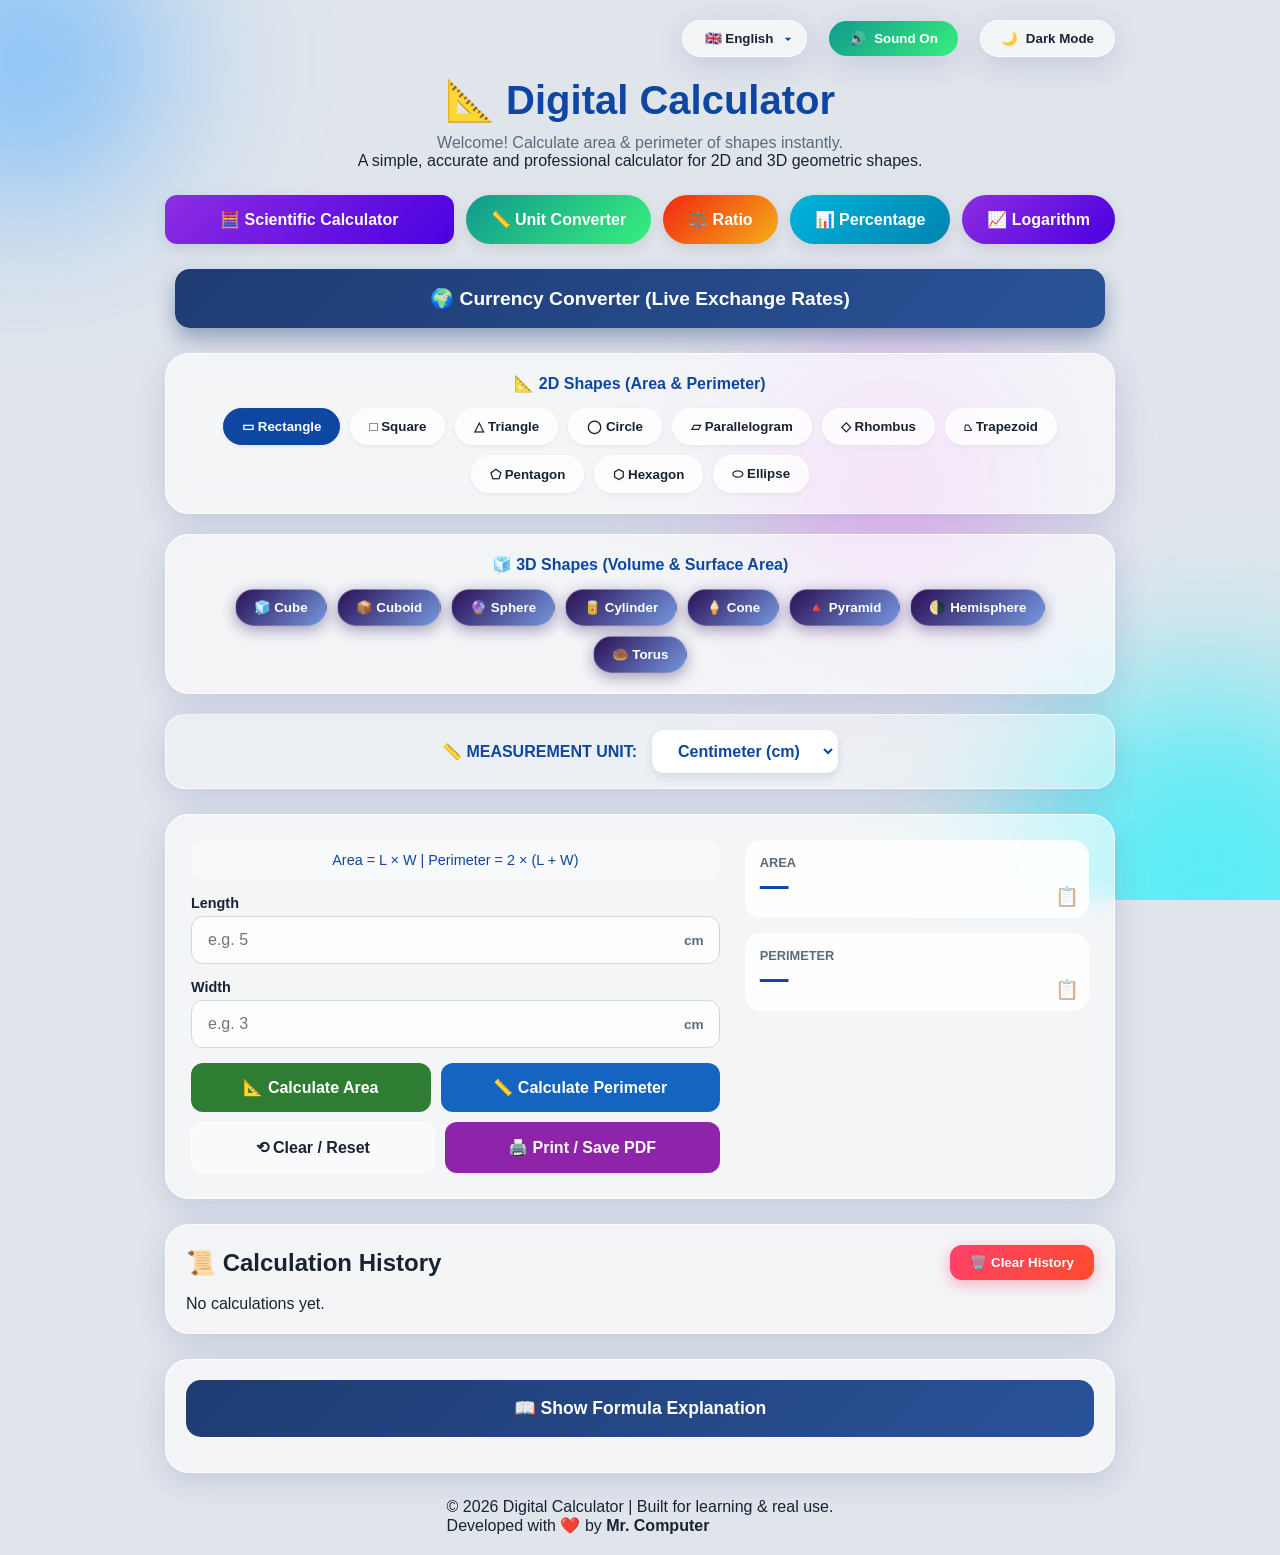
==== commit 29aed475: "Add files via upload" ====
--- a/index.html
+++ b/index.html
@@ -2,24 +2,42 @@
 <html lang="en">
 <head>
   <meta charset="UTF-8">
-    <meta name="viewport" content="width=device-width, initial-scale=1.0">
+  <meta name="viewport" content="width=device-width, initial-scale=1.0">
   <title>Digital Calculator</title>
-  <!-- Favicon (Tab ka icon) -->
+  
   <link rel="icon" href="data:image/svg+xml,<svg xmlns=%22http://www.w3.org/2000/svg%22 viewBox=%220 0 100 100%22><text y=%22.9em%22 font-size=%2290%22>📐</text></svg>">
+  <link rel="manifest" href="manifest.json">
+  <meta name="theme-color" content="#0d47a1">
+  <meta http-equiv="Content-Security-Policy" content="default-src 'self'; script-src 'self' 'unsafe-inline' 'unsafe-eval'; style-src 'self' 'unsafe-inline'; img-src 'self' data:; object-src 'none'; base-uri 'self';">
+
   <link rel="stylesheet" href="style.css">
 </head>
 <body>
 
-  <!-- Modern Animated Background -->
+  <!-- Animated Background -->
   <div class="animated-bg">
     <div class="circle circle1"></div>
     <div class="circle circle2"></div>
     <div class="circle circle3"></div>
   </div>
 
-  <!-- ================= TOP BAR WITH DARK MODE TOGGLE ================= -->
-   <div class="top-bar">
-    <!-- Naya Sound Button -->
+  <!-- ================= TOP BAR ================= -->
+  <div class="top-bar">
+    <select id="languageSelect" class="theme-toggle" style="padding: 10px 15px; font-weight: bold; cursor: pointer; border-radius: 50px; outline: none; margin-right: 10px;" onchange="changeLanguage(this.value)">
+      <option value="en">🇬🇧 English</option>
+      <option value="ur">🇵🇰 Urdu</option>
+      <option value="ar">🇸🇦 Arabic</option>
+      <option value="hi">🇮🇳 Hindi</option>
+      <option value="zh-CN">🇨🇳 Chinese</option>
+      <option value="fr">🇫🇷 French</option>
+      <option value="es">🇪🇸 Spanish</option>
+    </select>
+
+    <button id="installAppBtn" class="theme-toggle hidden" style="background: linear-gradient(135deg, #ff416c 0%, #ff4b2b 100%); color: white; border: none; margin-right: 10px;">
+      <span class="toggle-icon">📲</span>
+      <span class="toggle-text">Install App</span>
+    </button>
+
     <button id="soundToggle" class="theme-toggle" style="background: linear-gradient(135deg, #11998e 0%, #38ef7d 100%); margin-right: 10px;">
       <span class="toggle-icon" id="soundIcon">🔊</span>
       <span class="toggle-text" id="soundText">Sound On</span>
@@ -33,16 +51,213 @@
 
   <!-- ================= HEADER ================= -->
   <header class="site-header">
-    <h1>📐 Digital  Calculator</h1>
+    <h1>📐 Digital Calculator</h1>
     <p class="welcome">Welcome! Calculate area & perimeter of shapes instantly.</p>
-    <p class="description">
-      A simple, accurate and professional calculator for 2D and 3D geometric shapes.
-      Works on desktop and mobile. No internet required after download.
-    </p>
+    <p class="description">A simple, accurate and professional calculator for 2D and 3D geometric shapes.</p>
   </header>
 
-     <!-- ================= 2D SHAPES ================= -->
-  <div class="shape-group">
+  <!-- ================= TOOLS MENU ================= -->
+  <div class="modes-container">
+    <button id="sciModeBtn" class="btn mode-btn" style="background: linear-gradient(135deg, #8e2de2, #4a00e0); color: white;">
+      🧮 Scientific Calculator
+    </button>
+
+    <button id="mobileMenuBtn" class="btn mobile-menu-btn">⋮</button>
+
+    <div class="more-tools-menu" id="moreToolsMenu">
+      <button id="unitConvBtn" class="btn" style="background: linear-gradient(135deg, #11998e, #38ef7d); color: white;">📏 Unit Converter</button>
+      <button id="ratioCalcBtn" class="btn" style="background: linear-gradient(135deg, #f12711, #f5af19); color: white;">⚖️ Ratio</button>
+      <button id="percentageCalcBtn" class="btn" style="background: linear-gradient(135deg, #00b4db, #0083b0); color: white;">📊 Percentage</button>
+      <button id="logCalcBtn" class="btn" style="background: linear-gradient(135deg, #8E2DE2, #4A00E0); color: white;">📈 Logarithm</button>
+      <button id="mobileCurrencyBtn" class="btn" style="background: linear-gradient(135deg, #1e3c72 0%, #2a5298 100%); color: white;">🌍 Currency</button>
+    </div>
+  </div>
+
+  <!-- Desktop Currency Button -->
+  <div style="width: 100%; max-width: 950px; margin: 0 auto 25px auto; padding: 0 10px;" class="desktop-currency-wrapper">
+    <button id="currencyCalcBtn" class="btn" style="width: 100%; padding: 18px; background: linear-gradient(135deg, #1e3c72 0%, #2a5298 100%); color: white; font-size: 1.2rem; border-radius: 15px; box-shadow: 0 10px 20px rgba(30, 60, 114, 0.4); font-weight: bold; display: flex; justify-content: center; align-items: center; gap: 10px;">
+      🌍 Currency Converter (Live Exchange Rates)
+    </button>
+  </div>
+
+  <!-- ================= SCIENTIFIC PANEL ================= -->
+  <div id="scientificPanel" class="calculator hidden" style="flex-direction: column; align-items: center; justify-content: center; max-width: 600px; margin: 0 auto 30px auto;">
+    <h2 style="color: var(--text-accent); margin-bottom: 20px;">🧮 Scientific Calculator</h2>
+    <input type="text" id="sciDisplay" readonly style="width: 100%; max-width: 400px; padding: 20px; font-size: 2rem; text-align: right; border-radius: 15px; border: 2px solid var(--glass-border); background: var(--input-bg); color: var(--text-primary); margin-bottom: 20px; box-shadow: inset 0 2px 10px rgba(0,0,0,0.1);">
+    <div id="sciButtons" style="display: grid; grid-template-columns: repeat(4, 1fr); gap: 10px; width: 100%; max-width: 400px;">
+      <button class="sci-btn" onclick="sciInput('sin(')">sin</button>
+      <button class="sci-btn" onclick="sciInput('cos(')">cos</button>
+      <button class="sci-btn" onclick="sciInput('tan(')">tan</button>
+      <button class="sci-btn" onclick="sciInput('π')">π</button>
+      <button class="sci-btn" onclick="sciInput('asin(')">sin⁻¹</button>
+      <button class="sci-btn" onclick="sciInput('acos(')">cos⁻¹</button>
+      <button class="sci-btn" onclick="sciInput('atan(')">tan⁻¹</button>
+      <button class="sci-btn" onclick="sciInput('!')">!</button>
+      <button class="sci-btn" onclick="sciInput('log(')">log</button>
+      <button class="sci-btn" onclick="sciInput('√(')">√</button>
+      <button class="sci-btn" onclick="sciInput('^2')">x²</button>
+      <button class="sci-btn" onclick="sciInput('^3')">x³</button>
+      <button class="sci-btn" onclick="sciInput('(')">(</button>
+      <button class="sci-btn" onclick="sciInput(')')">)</button>
+      <button class="sci-btn" onclick="sciClear()" style="color: #ff4b2b;">C</button>
+      <button class="sci-btn" onclick="sciDelete()" style="color: #ff4b2b;">⌫</button>
+      <button class="sci-btn num-btn" onclick="sciInput('7')">7</button>
+      <button class="sci-btn num-btn" onclick="sciInput('8')">8</button>
+      <button class="sci-btn num-btn" onclick="sciInput('9')">9</button>
+      <button class="sci-btn" onclick="sciInput('/')" style="color: #0d47a1;">÷</button>
+      <button class="sci-btn num-btn" onclick="sciInput('4')">4</button>
+      <button class="sci-btn num-btn" onclick="sciInput('5')">5</button>
+      <button class="sci-btn num-btn" onclick="sciInput('6')">6</button>
+      <button class="sci-btn" onclick="sciInput('*')" style="color: #0d47a1;">×</button>
+      <button class="sci-btn num-btn" onclick="sciInput('1')">1</button>
+      <button class="sci-btn num-btn" onclick="sciInput('2')">2</button>
+      <button class="sci-btn num-btn" onclick="sciInput('3')">3</button>
+      <button class="sci-btn" onclick="sciInput('-')" style="color: #0d47a1;">−</button>
+      <button class="sci-btn num-btn" onclick="sciInput('0')">0</button>
+      <button class="sci-btn num-btn" onclick="sciInput('.')">.</button>
+      <button class="sci-btn" onclick="sciCalculate()" style="background: #2e7d32; color: white; grid-column: span 2;">=</button>
+      <button class="sci-btn" onclick="sciInput('+')" style="color: #0d47a1;">+</button>
+    </div>
+    <button id="closeSciBtn" class="btn" style="margin-top: 20px; background: #ff4b2b; color: white; width: 100%; max-width: 400px;">Close Calculator</button>
+  </div>
+
+  <!-- ================= UNIT CONVERTER PANEL ================= -->
+  <div id="unitConverterPanel" class="calculator hidden" style="flex-direction: column; align-items: center; justify-content: center; max-width: 600px; margin: 0 auto 30px auto;">
+    <h2 style="color: var(--text-accent); margin-bottom: 20px;">📏 Universal Unit Converter</h2>
+    <div style="display: flex; gap: 10px; margin-bottom: 20px; width: 100%;">
+      <select id="convCategory" class="unit-selector select" style="flex: 1; padding: 12px; border-radius: 12px; font-weight: bold;" onchange="updateConverterUnits()">
+        <option value="length">Length</option>
+        <option value="weight">Weight</option>
+        <option value="temp">Temperature</option>
+        <option value="data">Data Storage</option>
+        <option value="time">Time</option>
+      </select>
+    </div>
+    <div style="display: flex; gap: 15px; width: 100%; flex-wrap: wrap; align-items: center;">
+      <div style="flex: 1; min-width: 200px;">
+        <input type="number" id="convInput" placeholder="Enter value" style="width: 100%; padding: 15px; border-radius: 12px; border: 2px solid var(--input-border); background: var(--input-bg); color: var(--text-primary); font-size: 1.2rem; outline: none;" oninput="convertUnit()">
+        <select id="convFrom" class="unit-selector select" style="width: 100%; margin-top: 10px; padding: 10px; border-radius: 10px;" onchange="convertUnit()"></select>
+      </div>
+      <div style="font-size: 1.5rem; color: var(--text-accent); font-weight: bold;">=</div>
+      <div style="flex: 1; min-width: 200px;">
+        <input type="text" id="convOutput" readonly placeholder="Result" style="width: 100%; padding: 15px; border-radius: 12px; border: 2px solid var(--glass-border); background: var(--result-bg); color: var(--text-accent); font-size: 1.2rem; font-weight: bold; outline: none;">
+        <select id="convTo" class="unit-selector select" style="width: 100%; margin-top: 10px; padding: 10px; border-radius: 10px;" onchange="convertUnit()"></select>
+      </div>
+    </div>
+    <button id="closeConvBtn" class="btn" style="margin-top: 25px; background: #ff4b2b; color: white; width: 100%;">Close Converter</button>
+  </div>
+
+  <!-- ================= RATIO PANEL ================= -->
+  <div id="ratioCalculatorPanel" class="calculator hidden" style="flex-direction: column; align-items: center; justify-content: center; max-width: 600px; margin: 0 auto 30px auto;">
+    <h2 style="color: var(--text-accent); margin-bottom: 20px;">⚖️ Ratio Calculator</h2>
+    <div style="display: flex; gap: 10px; width: 100%; margin-bottom: 15px;">
+      <input type="text" id="ratioInputs" placeholder="e.g. 10, 5, 20 (comma se alag karein)" style="flex: 1; padding: 15px; border-radius: 12px; border: 2px solid var(--input-border); background: var(--input-bg); color: var(--text-primary); font-size: 1.1rem; outline: none;">
+    </div>
+    <button class="btn btn-area" onclick="calculateRatio()" style="width: 100%; margin-bottom: 15px;">Calculate Ratio</button>
+    <div style="width: 100%; padding: 20px; background: var(--result-bg); border-radius: 12px; border: 1px solid var(--glass-border); text-align: center;">
+      <span style="font-size: 0.9rem; color: var(--text-secondary); text-transform: uppercase; font-weight: bold;">Simplest Ratio:</span>
+      <div id="ratioResult" style="font-size: 2rem; font-weight: 800; color: var(--text-accent); margin-top: 10px;">—</div>
+    </div>
+    <button id="closeRatioBtn" class="btn" style="margin-top: 25px; background: #ff4b2b; color: white; width: 100%;">Close Calculator</button>
+  </div>
+
+  <!-- ================= PERCENTAGE PANEL ================= -->
+  <div id="percentageCalculatorPanel" class="calculator hidden" style="flex-direction: column; align-items: center; justify-content: center; max-width: 600px; margin: 0 auto 30px auto;">
+    <h2 style="color: var(--text-accent); margin-bottom: 20px;">📊 Percentage Calculator</h2>
+    <div style="display: flex; gap: 15px; width: 100%; flex-wrap: wrap; margin-bottom: 20px;">
+      <div style="flex: 1; min-width: 200px;">
+        <label style="font-weight: 600; font-size: 0.9rem; margin-bottom: 5px; display: block;">Obtained Numbers</label>
+        <input type="number" id="percObtained" placeholder="e.g. 25" style="width: 100%; padding: 15px; border-radius: 12px; border: 2px solid var(--input-border); background: var(--input-bg); color: var(--text-primary); font-size: 1.1rem; outline: none;">
+      </div>
+      <div style="flex: 1; min-width: 200px;">
+        <label style="font-weight: 600; font-size: 0.9rem; margin-bottom: 5px; display: block;">Total Numbers</label>
+        <input type="number" id="percTotal" placeholder="e.g. 100" style="width: 100%; padding: 15px; border-radius: 12px; border: 2px solid var(--input-border); background: var(--input-bg); color: var(--text-primary); font-size: 1.1rem; outline: none;">
+      </div>
+    </div>
+    <button class="btn btn-area" onclick="calculatePercentage()" style="width: 100%; margin-bottom: 15px;">Calculate Percentage</button>
+    <div style="width: 100%; padding: 20px; background: var(--result-bg); border-radius: 12px; border: 1px solid var(--glass-border); text-align: center;">
+      <span style="font-size: 0.9rem; color: var(--text-secondary); text-transform: uppercase; font-weight: bold;">Result:</span>
+      <div id="percentageResult" style="font-size: 2.5rem; font-weight: 800; color: var(--text-accent); margin-top: 10px;">—</div>
+    </div>
+    <button id="closePercentageBtn" class="btn" style="margin-top: 25px; background: #ff4b2b; color: white; width: 100%;">Close Calculator</button>
+  </div>
+
+  <!-- ================= LOG PANEL ================= -->
+  <div id="logCalculatorPanel" class="calculator hidden" style="flex-direction: column; align-items: center; justify-content: center; max-width: 600px; margin: 0 auto 30px auto;">
+    <h2 style="color: var(--text-accent); margin-bottom: 20px;">📈 Logarithm Calculator</h2>
+    <div style="width: 100%; margin-bottom: 20px;">
+      <select id="logType" class="unit-selector select" style="width: 100%; padding: 15px; border-radius: 12px; border: 2px solid var(--input-border); background: var(--input-bg); color: var(--text-primary); font-size: 1.1rem; outline: none; font-weight: bold;">
+        <option value="log10">Log base 10 (Common Log)</option>
+        <option value="ln">Natural Log (ln - base e)</option>
+        <option value="log2">Log base 2 (Binary Log)</option>
+        <option value="custom">Custom Base (Log_b)</option>
+      </select>
+    </div>
+    <div style="display: flex; gap: 15px; width: 100%; flex-wrap: wrap; margin-bottom: 20px;">
+      <div style="flex: 1; min-width: 200px;">
+        <label style="font-weight: 600; font-size: 0.9rem; margin-bottom: 5px; display: block;">Number (x)</label>
+        <input type="number" id="logNumber" placeholder="e.g. 100" style="width: 100%; padding: 15px; border-radius: 12px; border: 2px solid var(--input-border); background: var(--input-bg); color: var(--text-primary); font-size: 1.1rem; outline: none;">
+      </div>
+      <div id="customBaseDiv" style="flex: 1; min-width: 200px; display: none;">
+        <label style="font-weight: 600; font-size: 0.9rem; margin-bottom: 5px; display: block;">Base (b)</label>
+        <input type="number" id="logBase" placeholder="e.g. 2" style="width: 100%; padding: 15px; border-radius: 12px; border: 2px solid var(--input-border); background: var(--input-bg); color: var(--text-primary); font-size: 1.1rem; outline: none;">
+      </div>
+    </div>
+    <button class="btn btn-area" onclick="calculateLog()" style="width: 100%; margin-bottom: 15px;">Calculate Logarithm</button>
+    <div style="width: 100%; padding: 20px; background: var(--result-bg); border-radius: 12px; border: 1px solid var(--glass-border); text-align: center;">
+      <span style="font-size: 0.9rem; color: var(--text-secondary); text-transform: uppercase; font-weight: bold;">Result:</span>
+      <div id="logResult" style="font-size: 2.5rem; font-weight: 800; color: var(--text-accent); margin-top: 10px;">—</div>
+    </div>
+    <button id="closeLogBtn" class="btn" style="margin-top: 25px; background: #ff4b2b; color: white; width: 100%;">Close Calculator</button>
+  </div>
+
+  <!-- ================= CURRENCY PANEL ================= -->
+  <div id="currencyCalculatorPanel" class="calculator hidden" style="flex-direction: column; align-items: center; justify-content: center; max-width: 600px; margin: 0 auto 30px auto;">
+    <h2 style="color: var(--text-accent); margin-bottom: 20px;">🌍 Currency Converter</h2>
+    <div style="display: flex; gap: 15px; width: 100%; flex-wrap: wrap; margin-bottom: 20px;">
+      <div style="flex: 1; min-width: 200px;">
+        <label style="font-weight: 600; font-size: 0.9rem; margin-bottom: 5px; display: block;">Amount</label>
+        <input type="number" id="currAmount" placeholder="e.g. 100" style="width: 100%; padding: 15px; border-radius: 12px; border: 2px solid var(--input-border); background: var(--input-bg); color: var(--text-primary); font-size: 1.1rem; outline: none;" oninput="convertCurrency()">
+      </div>
+    </div>
+    <div style="display: flex; gap: 15px; width: 100%; flex-wrap: wrap; align-items: center; margin-bottom: 20px;">
+      <div style="flex: 1; min-width: 150px;">
+        <label style="font-weight: 600; font-size: 0.9rem; margin-bottom: 5px; display: block;">From</label>
+        <select id="currFrom" class="unit-selector select" style="width: 100%; padding: 15px; border-radius: 12px; font-weight: bold;" onchange="convertCurrency()">
+          <option value="usd">🇺🇸 USD - US Dollar</option>
+          <option value="pkr">🇵🇰 PKR - Pakistani Rupee</option>
+          <option value="eur">🇪🇺 EUR - Euro</option>
+          <option value="gbp">🇬🇧 GBP - British Pound</option>
+          <option value="inr">🇮🇳 INR - Indian Rupee</option>
+          <option value="sar">🇸🇦 SAR - Saudi Riyal</option>
+          <option value="aed">🇦🇪 AED - UAE Dirham</option>
+        </select>
+      </div>
+      <div style="font-size: 1.5rem; color: var(--text-accent); font-weight: bold; margin-top: 20px;">⇌</div>
+      <div style="flex: 1; min-width: 150px;">
+        <label style="font-weight: 600; font-size: 0.9rem; margin-bottom: 5px; display: block;">To</label>
+        <select id="currTo" class="unit-selector select" style="width: 100%; padding: 15px; border-radius: 12px; font-weight: bold;" onchange="convertCurrency()">
+          <option value="pkr">🇵🇰 PKR - Pakistani Rupee</option>
+          <option value="usd">🇺🇸 USD - US Dollar</option>
+          <option value="eur">🇪🇺 EUR - Euro</option>
+          <option value="gbp">🇬🇧 GBP - British Pound</option>
+          <option value="inr">🇮🇳 INR - Indian Rupee</option>
+          <option value="sar">🇸🇦 SAR - Saudi Riyal</option>
+          <option value="aed">🇦🇪 AED - UAE Dirham</option>
+        </select>
+      </div>
+    </div>
+    <button class="btn btn-area" onclick="convertCurrency()" style="width: 100%; margin-bottom: 20px; font-weight: bold; font-size: 1.1rem; padding: 15px;">🔄 Convert Currency</button>
+    <div style="width: 100%; padding: 20px; background: var(--result-bg); border-radius: 12px; border: 1px solid var(--glass-border); text-align: center;">
+      <span style="font-size: 0.9rem; color: var(--text-secondary); text-transform: uppercase; font-weight: bold;">Converted Amount:</span>
+      <div id="currencyResult" style="font-size: 2.5rem; font-weight: 800; color: var(--text-accent); margin-top: 10px;">—</div>
+      <div id="currencyRateInfo" style="font-size: 0.8rem; color: var(--text-secondary); margin-top: 5px;">Fetching live rates...</div>
+    </div>
+    <button id="closeCurrencyBtn" class="btn" style="margin-top: 25px; background: #ff4b2b; color: white; width: 100%;">Close Calculator</button>
+  </div>
+
+  <!-- ================= 2D SHAPES ================= -->
+  <div class="shape-group" id="mainShapeGroups">
     <h3 class="shape-group-title">📐 2D Shapes (Area & Perimeter)</h3>
     <nav class="shape-nav" id="shapeNav">
       <button class="shape-btn active" data-shape="rectangle">▭ Rectangle</button>
@@ -67,11 +282,13 @@
       <button class="shape-btn" data-shape="sphere">🔮 Sphere</button>
       <button class="shape-btn" data-shape="cylinder">🥫 Cylinder</button>
       <button class="shape-btn" data-shape="cone">🍦 Cone</button>
-      <button class="shape-btn" data-shape="pyramid">🔺 Square Pyramid</button>
+      <button class="shape-btn" data-shape="pyramid">🔺 Pyramid</button>
+      <button class="shape-btn" data-shape="hemisphere">🌗 Hemisphere</button>
+      <button class="shape-btn" data-shape="torus">🍩 Torus</button>
     </nav>
   </div>
-  
-   <!-- ================= UNIT SELECTOR ================= -->
+
+  <!-- ================= UNIT SELECTOR ================= -->
   <div class="unit-selector">
     <label for="unitSelect">📏 Measurement Unit:</label>
     <select id="unitSelect">
@@ -84,11 +301,12 @@
     </select>
   </div>
 
+  <!-- ================= MAIN CALCULATOR ================= -->
   <main class="calculator">
     <section class="input-panel">
       <div class="formula-hint" id="formulaHint">Select a shape to see its formula</div>
       <div id="inputFields"></div>
-                <div class="action-buttons">
+      <div class="action-buttons">
         <button class="btn btn-area" id="btnArea">📐 Calculate Area</button>
         <button class="btn btn-perimeter" id="btnPerimeter">📏 Calculate Perimeter</button>
         <button class="btn btn-clear" id="btnClear">⟲ Clear / Reset</button>
@@ -96,8 +314,8 @@
       </div>
     </section>
 
-       <aside class="result-panel">
-            <div class="result-box">
+    <aside class="result-panel">
+      <div class="result-box">
         <span class="result-label" id="label1">Area</span>
         <div style="display: flex; justify-content: space-between; align-items: center; width: 100%;">
           <span class="result-value" id="resultArea">—</span>
@@ -117,20 +335,7 @@
     </aside>
   </main>
 
-  <!-- ================= FORMULA EXPLANATION ================= -->
-  <section class="explanation-section">
-    <button class="explanation-toggle" id="explanationToggle">
-      📖 Show Formula Explanation
-    </button>
-    <div class="explanation-content hidden" id="explanationContent">
-      <h3 id="explanationTitle">Formula Explanation</h3>
-      <div class="explanation-body" id="explanationBody">
-        <p>Select a shape to see its explanation.</p>
-      </div>
-    </div>
-  </section>
-
-  <!-- ================= CALCULATION HISTORY ================= -->
+  <!-- ================= HISTORY ================= -->
   <section class="history-section">
     <div class="history-header">
       <h2>📜 Calculation History</h2>
@@ -141,8 +346,19 @@
     </div>
   </section>
 
+  <!-- ================= EXPLANATION ================= -->
+  <section class="explanation-section">
+    <button class="explanation-toggle" id="explanationToggle">📖 Show Formula Explanation</button>
+    <div class="explanation-content hidden" id="explanationContent">
+      <h3 id="explanationTitle">Formula Explanation</h3>
+      <div class="explanation-body" id="explanationBody"><p>Select a shape to see its explanation.</p></div>
+    </div>
+  </section>
+
+  <!-- ================= FOOTER ================= -->
   <footer class="site-footer">
-    <p>© 2026 Geometric Shapes Calculator | Built for learning & real use.</p>
+    <p>© 2026 Digital Calculator | Built for learning & real use.</p>
+    <p>Developed with ❤️ by <strong>Mr. Computer</strong></p>
   </footer>
 
   <script src="script.js"></script>
--- a/style.css
+++ b/style.css
@@ -1,5 +1,5 @@
 /* ============================================================
-   MODERN GLASSMORPHISM DESIGN (v7)
+   DIGITAL CALCULATOR - MASTER STYLESHEET (PART 1)
    ============================================================ */
 
 :root {
@@ -31,12 +31,7 @@
   --result-bg: rgba(22, 33, 62, 0.9);
 }
 
-* {
-  box-sizing: border-box;
-  margin: 0;
-  padding: 0;
-  font-family: 'Segoe UI', Tahoma, sans-serif;
-}
+* { box-sizing: border-box; margin: 0; padding: 0; font-family: 'Segoe UI', Tahoma, sans-serif; }
 
 body {
   background-color: var(--bg-color);
@@ -50,356 +45,137 @@
   transition: background-color 0.5s ease;
 }
 
-/* --- Animated Background Circles --- */
-.animated-bg {
-  position: fixed;
-  top: 0; left: 0; width: 100%; height: 100%;
-  z-index: -1;
-  overflow: hidden;
-}
-.circle {
-  position: absolute;
-  border-radius: 50%;
-  filter: blur(80px);
-  opacity: 0.6;
-  animation: float 10s infinite ease-in-out alternate;
-}
+/* Animated Background */
+.animated-bg { position: fixed; top: 0; left: 0; width: 100%; height: 100%; z-index: -1; overflow: hidden; }
+.circle { position: absolute; border-radius: 50%; filter: blur(80px); opacity: 0.6; animation: float 10s infinite ease-in-out alternate; }
 .circle1 { width: 300px; height: 300px; background: #4facfe; top: -10%; left: -10%; }
 .circle2 { width: 400px; height: 400px; background: #00f2fe; bottom: -20%; right: -10%; animation-delay: -5s; }
 .circle3 { width: 250px; height: 250px; background: #f093fb; top: 40%; left: 60%; animation-delay: -2s; }
-
 body.dark-mode .circle1 { background: #ff6a00; opacity: 0.3; }
 body.dark-mode .circle2 { background: #ee0979; opacity: 0.3; }
 body.dark-mode .circle3 { background: #4facfe; opacity: 0.2; }
+@keyframes float { 0% { transform: translate(0, 0) scale(1); } 100% { transform: translate(50px, 50px) scale(1.1); } }
 
-@keyframes float {
-  0% { transform: translate(0, 0) scale(1); }
-  100% { transform: translate(50px, 50px) scale(1.1); }
-}
-
-/* --- Top Bar & Theme Toggle --- */
-.top-bar {
-  width: 100%;
-  max-width: 950px;
-  display: flex;
-  justify-content: flex-end;
-  gap: 10px;
-  margin-bottom: 20px;
-}
-
-.theme-toggle {
-  display: flex;
-  align-items: center;
-  gap: 8px;
-  padding: 10px 20px;
-  border: 1px solid var(--glass-border);
-  border-radius: 50px;
-  background: var(--glass-bg);
-  backdrop-filter: blur(10px);
-  color: var(--text-primary);
-  font-weight: 700;
-  cursor: pointer;
-  transition: all 0.3s ease;
-  box-shadow: var(--glass-shadow);
-}
-
+/* Top Bar & Buttons */
+.top-bar { width: 100%; max-width: 950px; display: flex; justify-content: flex-end; align-items: center; flex-wrap: wrap; gap: 12px; margin-bottom: 20px; position: relative; z-index: 9999; }
+.theme-toggle { display: flex; align-items: center; gap: 8px; padding: 10px 20px; border: 1px solid var(--glass-border); border-radius: 50px; background: var(--glass-bg); backdrop-filter: blur(10px); color: var(--text-primary); font-weight: 700; cursor: pointer; transition: all 0.3s ease; box-shadow: var(--glass-shadow); }
 .theme-toggle:hover { transform: translateY(-2px); }
 #soundToggle { background: linear-gradient(135deg, #11998e 0%, #38ef7d 100%); color: white; border: none; }
 
-/* --- Glass Panels --- */
-.shape-group, .calculator, .history-section, .explanation-content, .explanation-toggle {
-  background: var(--glass-bg);
-  backdrop-filter: blur(12px);
-  border: 1px solid var(--glass-border);
-  box-shadow: var(--glass-shadow);
-  border-radius: 24px;
-}
+/* Language Dropdown */
+#languageSelect { appearance: none; background: var(--glass-bg) !important; border: 1px solid var(--glass-border) !important; color: var(--text-primary) !important; padding: 10px 30px 10px 20px !important; border-radius: 50px !important; font-weight: 700; cursor: pointer; outline: none; box-shadow: var(--glass-shadow); text-align: center; background-image: url("data:image/svg+xml,%3Csvg xmlns='http://www.w3.org/2000/svg' viewBox='0 0 24 24' fill='%230d47a1'%3E%3Cpath d='M7 10l5 5 5-5z'/%3E%3C/svg%3E") !important; background-repeat: no-repeat !important; background-position: right 10px center !important; background-size: 16px !important; }
+#languageSelect option { background-color: #1a1a2e; color: #ffffff; }
 
+/* Header */
 .site-header { text-align: center; margin-bottom: 25px; }
 .site-header h1 { font-size: 2.5rem; color: var(--text-accent); margin-bottom: 10px; }
-.welcome { color: var(--text-secondary); font-weight: 500; }
+.welcome { color: var(--text-secondary); font-weight: 500; }/* ============================================================
+   MODES MENU & TOOLS (PART 2)
+   ============================================================ */
 
-/* --- Shape Buttons --- */
-.shape-group { width: 100%; max-width: 950px; padding: 20px; margin-bottom: 20px; }
+.modes-container { display: flex; gap: 12px; justify-content: center; align-items: center; flex-wrap: wrap; margin-bottom: 25px; width: 100%; max-width: 950px; }
+.mode-btn, .more-tools-menu .btn { padding: 15px 25px; font-size: 1rem; border-radius: 30px; font-weight: 700; box-shadow: 0 5px 15px rgba(0,0,0,0.1); transition: all 0.3s ease; white-space: nowrap; }
+.mode-btn:hover, .more-tools-menu .btn:hover { transform: translateY(-3px); box-shadow: 0 8px 20px rgba(0,0,0,0.2); }
+.more-tools-menu { display: flex; gap: 12px; align-items: center; }
+.mobile-menu-btn { display: none !important; }
+
+/* Shapes */
+.shape-group { width: 100%; max-width: 950px; padding: 20px; margin-bottom: 20px; background: var(--glass-bg); backdrop-filter: blur(12px); border: 1px solid var(--glass-border); box-shadow: var(--glass-shadow); border-radius: 24px; }
 .shape-group-title { font-size: 1rem; color: var(--text-accent); margin-bottom: 15px; text-align: center; }
 .shape-nav { display: flex; flex-wrap: wrap; gap: 10px; justify-content: center; }
-
-.shape-btn {
-  background: var(--input-bg);
-  border: 1px solid var(--glass-border);
-  color: var(--text-primary);
-  padding: 10px 18px;
-  border-radius: 30px;
-  font-weight: 600;
-  cursor: pointer;
-  transition: all 0.3s ease;
-  box-shadow: 0 2px 5px rgba(0,0,0,0.05);
-}
+.shape-btn { background: var(--input-bg); border: 1px solid var(--glass-border); color: var(--text-primary); padding: 10px 18px; border-radius: 30px; font-weight: 600; cursor: pointer; transition: all 0.3s ease; box-shadow: 0 2px 5px rgba(0,0,0,0.05); }
 .shape-btn:hover { transform: translateY(-2px); box-shadow: 0 5px 15px rgba(0,0,0,0.1); }
 .shape-btn.active { background: var(--text-accent); color: white; border-color: var(--text-accent); }
 
-/* --- Main Calculator Area --- */
-.calculator { display: flex; flex-wrap: wrap; gap: 25px; width: 100%; max-width: 950px; padding: 25px; margin-bottom: 25px; }
+/* 3D Shapes Luxury */
+#shapeNav3D .shape-btn { background: linear-gradient(135deg, #2b1055 0%, #7597de 100%); color: #ffffff; border: 1px solid rgba(255, 255, 255, 0.3); box-shadow: 0 4px 15px rgba(43, 16, 85, 0.4); }
+#shapeNav3D .shape-btn.active { background: linear-gradient(135deg, #e65c00 0%, #F9D423 100%); color: #1a1a1a; border-color: #F9D423; }
+
+/* Main Calculator */
+.calculator { display: flex; flex-wrap: wrap; gap: 25px; width: 100%; max-width: 950px; padding: 25px; margin-bottom: 25px; background: var(--glass-bg); backdrop-filter: blur(12px); border: 1px solid var(--glass-border); box-shadow: var(--glass-shadow); border-radius: 24px; }
 .input-panel { flex: 2 1 320px; }
 .result-panel { flex: 1 1 240px; display: flex; flex-direction: column; gap: 15px; }
-
 .formula-hint { background: rgba(255,255,255,0.4); padding: 12px; border-radius: 12px; margin-bottom: 15px; font-size: 0.9rem; text-align: center; color: var(--text-accent); }
 body.dark-mode .formula-hint { background: rgba(0,0,0,0.3); }
 
-/* --- Inputs --- */
+/* Inputs */
 .input-group { display: flex; flex-direction: column; gap: 5px; margin-bottom: 15px; }
 .input-group label { font-weight: 600; font-size: 0.9rem; }
 .input-with-unit { position: relative; display: flex; align-items: center; }
-.input-with-unit input {
-  width: 100%; padding: 14px 16px; border-radius: 12px; border: 1px solid var(--input-border);
-  background: var(--input-bg); color: var(--text-primary); font-size: 16px; outline: none; transition: 0.3s;
-}
+.input-with-unit input { width: 100%; padding: 14px 16px; border-radius: 12px; border: 1px solid var(--input-border); background: var(--input-bg); color: var(--text-primary); font-size: 16px; outline: none; transition: 0.3s; }
 .input-with-unit input:focus { border-color: var(--text-accent); box-shadow: 0 0 0 3px rgba(13, 71, 161, 0.2); }
 .input-unit-label { position: absolute; right: 16px; font-weight: 700; color: var(--text-secondary); font-size: 0.85rem; }
 
-/* --- Result Boxes --- */
+/* Results */
 .result-box { background: var(--result-bg); padding: 15px; border-radius: 16px; display: flex; flex-direction: column; position: relative; }
 .result-label { font-size: 0.8rem; text-transform: uppercase; font-weight: 700; color: var(--text-secondary); }
 .result-value { font-size: 1.8rem; font-weight: 800; color: var(--text-accent); word-break: break-word; }
 .copy-btn { position: absolute; right: 10px; bottom: 10px; background: none; border: none; font-size: 1.2rem; cursor: pointer; opacity: 0.6; transition: 0.2s; }
 .copy-btn:hover { opacity: 1; transform: scale(1.2); }
 
-/* --- Action Buttons --- */
+/* Action Buttons */
 .action-buttons { display: flex; flex-wrap: wrap; gap: 10px; margin-top: 15px; }
 .btn { flex: 1 1 auto; padding: 15px; border: none; border-radius: 12px; font-weight: 700; font-size: 1rem; cursor: pointer; transition: 0.3s; display: flex; justify-content: center; align-items: center; gap: 5px; }
 .btn-area { background: var(--btn-area-bg); color: white; }
 .btn-perimeter { background: var(--btn-perimeter-bg); color: white; }
 .btn-clear { background: var(--btn-clear-bg); color: var(--text-primary); border: 1px solid var(--glass-border); }
 .btn-print { background: #8e24aa; color: white; }
-.btn:hover { transform: translateY(-3px); box-shadow: 0 5px 15px rgba(0,0,0,0.2); }
+.btn:hover { transform: translateY(-3px); box-shadow: 0 5px 15px rgba(0,0,0,0.2); }/* ============================================================
+   UNITS, PANELS, HISTORY & MOBILE (PART 3)
+   ============================================================ */
 
-/* --- History & Explanation --- */
-.history-section, .explanation-section { width: 100%; max-width: 950px; padding: 20px; margin-bottom: 25px; }
+/* Unit Selector */
+.unit-selector { background: rgba(255, 255, 255, 0.4); backdrop-filter: blur(15px); border: 1px solid rgba(255, 255, 255, 0.6); box-shadow: 0 8px 32px rgba(31, 38, 135, 0.15); padding: 15px 25px; border-radius: 20px; display: flex; align-items: center; justify-content: center; gap: 15px; margin-bottom: 25px; width: 100%; max-width: 950px; }
+body.dark-mode .unit-selector { background: rgba(15, 52, 96, 0.4); border-color: rgba(100, 181, 246, 0.2); }
+.unit-selector label { font-weight: 800; color: var(--text-accent); font-size: 1rem; text-transform: uppercase; }
+.unit-selector select { background: #ffffff; border: 2px solid transparent; border-radius: 12px; padding: 10px 20px; font-size: 1rem; font-weight: 700; color: #0d47a1; cursor: pointer; outline: none; box-shadow: 0 4px 10px rgba(0,0,0,0.1); }
+body.dark-mode .unit-selector select { background: #0f3460; color: #64b5f6; }
+
+/* History & Explanation */
+.history-section, .explanation-section { width: 100%; max-width: 950px; padding: 20px; margin-bottom: 25px; background: var(--glass-bg); backdrop-filter: blur(12px); border: 1px solid var(--glass-border); box-shadow: var(--glass-shadow); border-radius: 24px; }
 .history-header { display: flex; justify-content: space-between; align-items: center; margin-bottom: 15px; }
 .history-list { max-height: 250px; overflow-y: auto; display: flex; flex-direction: column; gap: 10px; }
 .history-item { background: var(--input-bg); padding: 12px; border-radius: 12px; display: flex; justify-content: space-between; align-items: center; border: 1px solid var(--glass-border); }
 .history-shape-badge { background: var(--text-accent); color: white; padding: 4px 10px; border-radius: 20px; font-size: 0.8rem; font-weight: bold; }
+.btn-clear-history { background: linear-gradient(135deg, #ff416c 0%, #ff4b2b 100%); color: white; border: none; padding: 10px 20px; border-radius: 12px; font-weight: 700; cursor: pointer; box-shadow: 0 4px 15px rgba(255, 65, 108, 0.4); }
 
-.explanation-toggle { width: 100%; max-width: 950px; padding: 15px; margin-bottom: 15px; cursor: pointer; font-weight: bold; color: var(--text-accent); border: none; font-size: 1rem; }
-.explanation-content { width: 100%; max-width: 950px; padding: 25px; margin-bottom: 25px; }
-.explanation-formula-box { background: rgba(0,0,0,0.05); padding: 10px; border-radius: 10px; margin: 10px 0; font-family: monospace; font-size: 1rem; }
-body.dark-mode .explanation-formula-box { background: rgba(255,255,255,0.1); }
+.explanation-toggle { width: 100%; padding: 18px; margin-bottom: 15px; cursor: pointer; font-weight: bold; color: white !important; background: linear-gradient(135deg, #1e3c72 0%, #2a5298 100%) !important; border: none; font-size: 1.1rem; border-radius: 15px; }
+.explanation-content { width: 100%; padding: 25px; margin-bottom: 25px; background: var(--glass-bg); backdrop-filter: blur(12px); border: 1px solid var(--glass-border); box-shadow: var(--glass-shadow); border-radius: 24px; }
+.explanation-formula-box { background: #f8f9fa; padding: 15px; border-radius: 10px; margin: 10px 0; font-family: monospace; font-size: 1.1rem; border-left: 4px solid #2a5298; }
+body.dark-mode .explanation-formula-box { background: rgba(0,0,0,0.2); color: #e0e0e0; }
 
+/* Scientific Calculator */
+#scientificPanel { max-width: 500px; padding: 30px; }
+.sci-btn { padding: 15px 10px; font-size: 1.2rem; font-weight: 700; border: 1px solid var(--glass-border); border-radius: 15px; background: rgba(255, 255, 255, 0.5); color: var(--text-primary); cursor: pointer; transition: 0.2s; }
+body.dark-mode .sci-btn { background: rgba(0, 0, 0, 0.3); }
+.sci-btn:hover { transform: translateY(-2px); background: rgba(255, 255, 255, 0.8); }
+body.dark-mode .sci-btn:hover { background: rgba(255, 255, 255, 0.1); }
+.num-btn { background: var(--result-bg); font-weight: 800; }
+
+/* Utilities */
 .hidden { display: none !important; }
 .error-box { background: #ffebee; color: #c62828; padding: 12px; border-radius: 12px; margin-top: 10px; font-weight: bold; }
 
-/* --- Mobile Responsive --- */
-@media (max-width: 700px) {
+/* === MOBILE VIEW === */
+@media (max-width: 768px) {
   .site-header h1 { font-size: 1.8rem; }
   .shape-nav { display: grid; grid-template-columns: 1fr 1fr; }
   .shape-btn:last-child { grid-column: span 2; }
   .btn { flex: 1 1 100%; }
   .top-bar { justify-content: center; }
   .history-item { flex-direction: column; align-items: flex-start; gap: 8px; }
+  
+  .modes-container { flex-wrap: nowrap !important; justify-content: space-between !important; }
+  .mode-btn { flex: 1 1 0 !important; padding: 12px 10px !important; font-size: 0.9rem !important; }
+  .mobile-menu-btn { display: block !important; flex: 0 0 auto !important; background: var(--glass-bg) !important; color: var(--text-primary) !important; border: 1px solid var(--glass-border) !important; font-size: 1.5rem !important; padding: 10px 15px !important; border-radius: 30px !important; }
+  .more-tools-menu { display: none !important; flex-direction: column !important; position: absolute !important; top: 60px !important; right: 20px !important; background: var(--glass-bg) !important; backdrop-filter: blur(20px) !important; border: 1px solid var(--glass-border) !important; border-radius: 15px !important; padding: 10px !important; box-shadow: 0 10px 30px rgba(0,0,0,0.5) !important; z-index: 10000 !important; min-width: 200px !important; }
+  .more-tools-menu.show-menu { display: flex !important; }
+  .more-tools-menu .btn { width: 100% !important; margin-bottom: 5px !important; justify-content: flex-start !important; }
 }/* ============================================================
-   LUXURY UPGRADES (3D Buttons, Units, Formula Box)
+   CURRENCY DUPLICATE BUTTON FIX
    ============================================================ */
 
-/* 1. 3D Shapes Ke Buttons Ko Royal Look Do */
-#shapeNav3D .shape-btn {
-  background: linear-gradient(135deg, #2b1055 0%, #7597de 100%);
-  color: #ffffff;
-  border: 1px solid rgba(255, 255, 255, 0.3);
-  box-shadow: 0 4px 15px rgba(43, 16, 85, 0.4);
-  text-shadow: 1px 1px 2px rgba(0,0,0,0.3);
-  transition: all 0.4s cubic-bezier(0.175, 0.885, 0.32, 1.275);
-}
-
-#shapeNav3D .shape-btn:hover {
-  background: linear-gradient(135deg, #7597de 0%, #2b1055 100%);
-  transform: translateY(-4px) scale(1.05);
-  box-shadow: 0 8px 25px rgba(43, 16, 85, 0.6);
-}
-
-#shapeNav3D .shape-btn.active {
-  background: linear-gradient(135deg, #e65c00 0%, #F9D423 100%); /* Gold/Orange */
-  color: #1a1a1a;
-  border-color: #F9D423;
-  box-shadow: 0 8px 25px rgba(249, 212, 35, 0.5);
-  text-shadow: none;
-}
-
-body.dark-mode #shapeNav3D .shape-btn {
-  background: linear-gradient(135deg, #141E30 0%, #243B55 100%);
-  color: #e0e0e0;
-}
-body.dark-mode #shapeNav3D .shape-btn.active {
-  background: linear-gradient(135deg, #e65c00 0%, #F9D423 100%);
-  color: #1a1a1a;
-}
-
-/* 2. Measurement Units Ko Modern & Luxury Banao */
-.unit-selector {
-  background: rgba(255, 255, 255, 0.4);
-  backdrop-filter: blur(15px);
-  border: 1px solid rgba(255, 255, 255, 0.6);
-  box-shadow: 0 8px 32px rgba(31, 38, 135, 0.15);
-  padding: 15px 25px;
-  border-radius: 20px;
-  display: flex;
-  align-items: center;
-  justify-content: center;
-  gap: 15px;
-  margin-bottom: 25px;
-  transition: all 0.3s ease;
-}
-
-body.dark-mode .unit-selector {
-  background: rgba(15, 52, 96, 0.4);
-  border-color: rgba(100, 181, 246, 0.2);
-}
-
-.unit-selector label {
-  font-weight: 800;
-  color: var(--text-accent);
-  font-size: 1rem;
-  letter-spacing: 0.5px;
-  text-transform: uppercase;
-}
-
-.unit-selector select {
-  background: linear-gradient(135deg, #ffffff 0%, #f0f0f0 100%);
-  border: 2px solid transparent;
-  border-radius: 12px;
-  padding: 10px 20px;
-  font-size: 1rem;
-  font-weight: 700;
-  color: #0d47a1;
-  cursor: pointer;
-  outline: none;
-  box-shadow: 0 4px 10px rgba(0,0,0,0.1);
-  transition: all 0.3s ease;
-  appearance: none; /* Removes default OS arrow */
-  background-image: url("data:image/svg+xml;charset=US-ASCII,%3Csvg%20xmlns%3D%22http%3A%2F%2Fwww.w3.org%2F2000%2Fsvg%22%20width%3D%22292.4%22%20height%3D%22292.4%22%3E%3Cpath%20fill%3D%22%230D47A1%22%20d%3D%22M287%2069.4a17.6%2017.6%200%200%200-13-5.4H18.4c-5%200-9.3%201.8-12.9%205.4A17.6%2017.6%200%200%200%200%2082.2c0%205%201.8%209.3%205.4%2012.9l128%20127.9c3.6%203.6%207.8%205.4%2012.8%205.4s9.2-1.8%2012.8-5.4L287%2095c3.5-3.5%205.4-7.8%205.4-12.8%200-5-1.9-9.2-5.5-12.8z%22%2F%3E%3C%2Fsvg%3E");
-  background-repeat: no-repeat;
-  background-position: right 15px top 50%;
-  background-size: 12px auto;
-}
-
-.unit-selector select:focus {
-  border-color: #0d47a1;
-  box-shadow: 0 0 15px rgba(13, 71, 161, 0.3);
-}
-
-body.dark-mode .unit-selector select {
-  background: #0f3460;
-  color: #64b5f6;
-  background-image: url("data:image/svg+xml;charset=US-ASCII,%3Csvg%20xmlns%3D%22http%3A%2F%2Fwww.w3.org%2F2000%2Fsvg%22%20width%3D%22292.4%22%20height%3D%22292.4%22%3E%3Cpath%20fill%3D%22%2364b5f6%22%20d%3D%22M287%2069.4a17.6%2017.6%200%200%200-13-5.4H18.4c-5%200-9.3%201.8-12.9%205.4A17.6%2017.6%200%200%200%200%2082.2c0%205%201.8%209.3%205.4%2012.9l128%20127.9c3.6%203.6%207.8%205.4%2012.8%205.4s9.2-1.8%2012.8-5.4L287%2095c3.5-3.5%205.4-7.8%205.4-12.8%200-5-1.9-9.2-5.5-12.8z%22%2F%3E%3C%2Fsvg%3E");
-}
-
-/* 3. Show Formula Explanation Ko Royal Box Banao */
-.explanation-toggle {
-  background: linear-gradient(135deg, #1e3c72 0%, #2a5298 100%) !important;
-  color: white !important;
-  border: none;
-  border-radius: 15px;
-  padding: 18px;
-  font-size: 1.1rem;
-  letter-spacing: 1px;
-  box-shadow: 0 10px 20px rgba(30, 60, 114, 0.3);
-  transition: all 0.3s ease;
-}
-
-.explanation-toggle:hover {
-  transform: translateY(-3px);
-  box-shadow: 0 15px 25px rgba(30, 60, 114, 0.5);
-}
-
-body.dark-mode .explanation-toggle {
-  background: linear-gradient(135deg, #f12711 0%, #f5af19 100%) !important;
-  box-shadow: 0 10px 20px rgba(241, 39, 17, 0.3);
-}
-
-.explanation-content {
-  background: linear-gradient(145deg, #ffffff, #f0f4f8);
-  border: 2px solid #e1e8ed;
-  border-radius: 20px;
-  padding: 30px;
-  box-shadow: 0 15px 35px rgba(0, 0, 0, 0.05);
-  position: relative;
-  overflow: hidden;
-}
-
-body.dark-mode .explanation-content {
-  background: linear-gradient(145deg, #16213e, #0f3460);
-  border-color: #1a5490;
-}
-
-.explanation-content::before {
-  content: '';
-  position: absolute;
-  top: 0; left: 0; width: 5px; height: 100%;
-  background: linear-gradient(to bottom, #1e3c72, #2a5298);
-}
-
-body.dark-mode .explanation-content::before {
-  background: linear-gradient(to bottom, #f12711, #f5af19);
-}
-
-.explanation-content h3 {
-  font-size: 1.5rem;
-  color: #1e3c72;
-  margin-bottom: 20px;
-  border-bottom: 2px dashed #e1e8ed;
-  padding-bottom: 10px;
-}
-
-body.dark-mode .explanation-content h3 {
-  color: #64b5f6;
-  border-bottom-color: #1a5490;
-}
-
-.explanation-formula-box {
-  background: #f8f9fa;
-  border: 1px solid #e1e8ed;
-  border-left: 4px solid #2a5298;
-  color: #1e3c72;
-  padding: 15px 20px;
-  border-radius: 10px;
-  font-family: 'Courier New', monospace;
-  font-size: 1.1rem;
-  font-weight: 700;
-  margin: 15px 0;
-  box-shadow: inset 0 2px 5px rgba(0,0,0,0.02);
-}
-
-body.dark-mode .explanation-formula-box {
-  background: rgba(0,0,0,0.2);
-  border-color: #1a5490;
-  border-left-color: #f5af19;
-  color: #e0e0e0;
-}
-
-.explanation-example {
-  background: #e8f5e9;
-  border-radius: 12px;
-  padding: 20px;
-  margin-top: 20px;
-  border: 1px solid #c8e6c9;
-}
-
-body.dark-mode .explanation-example {
-  background: rgba(27, 94, 32, 0.2);
-  border-color: rgba(76, 175, 80, 0.3);
-}
-
-.explanation-example strong {
-  color: #2e7d32;
-  display: block;
-  margin-bottom: 10px;
-  font-size: 1.1rem;
-}
-
-body.dark-mode .explanation-example strong {
-  color: #81c784;
-}
-
-.explanation-example p {
-  margin: 5px 0;
-  font-weight: 500;
+/* Mobile aur Desktop dono par chota Currency button chhupa dein */
+#mobileCurrencyBtn {
+  display: none !important;
 }
